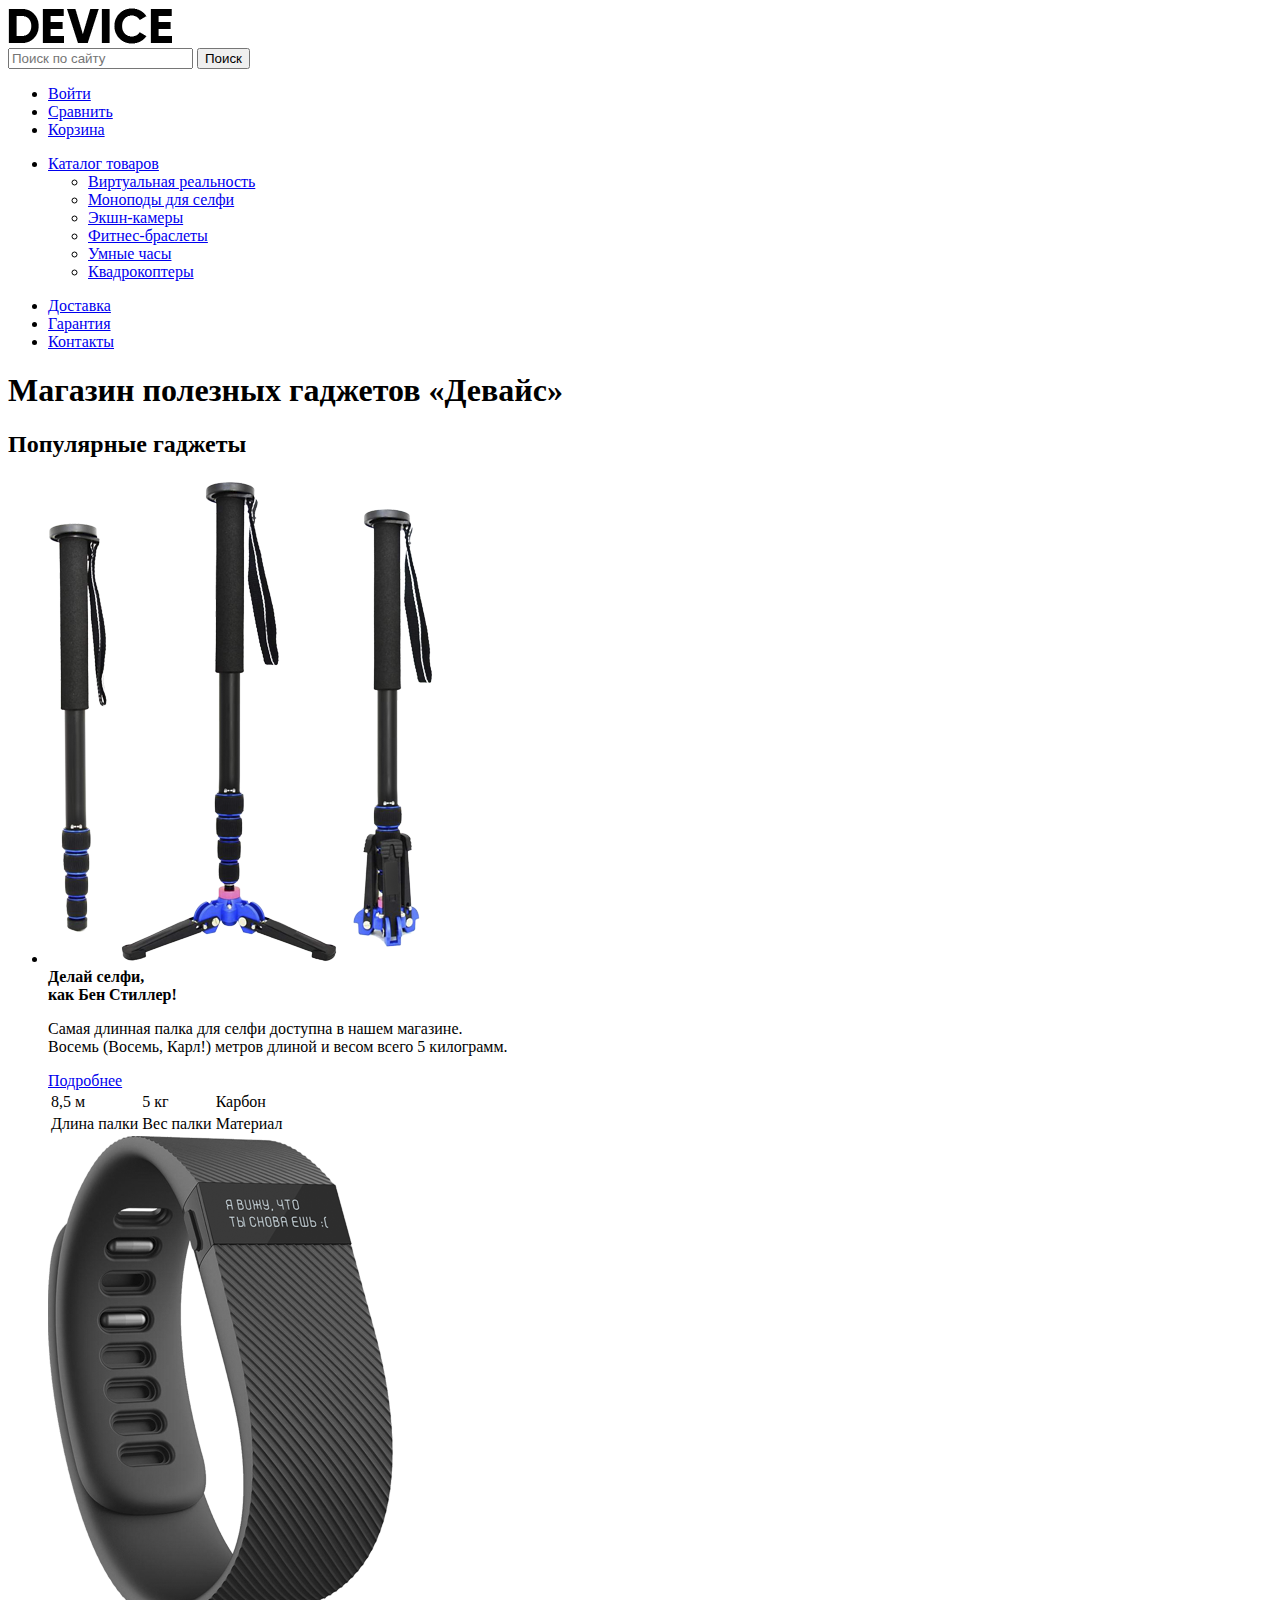
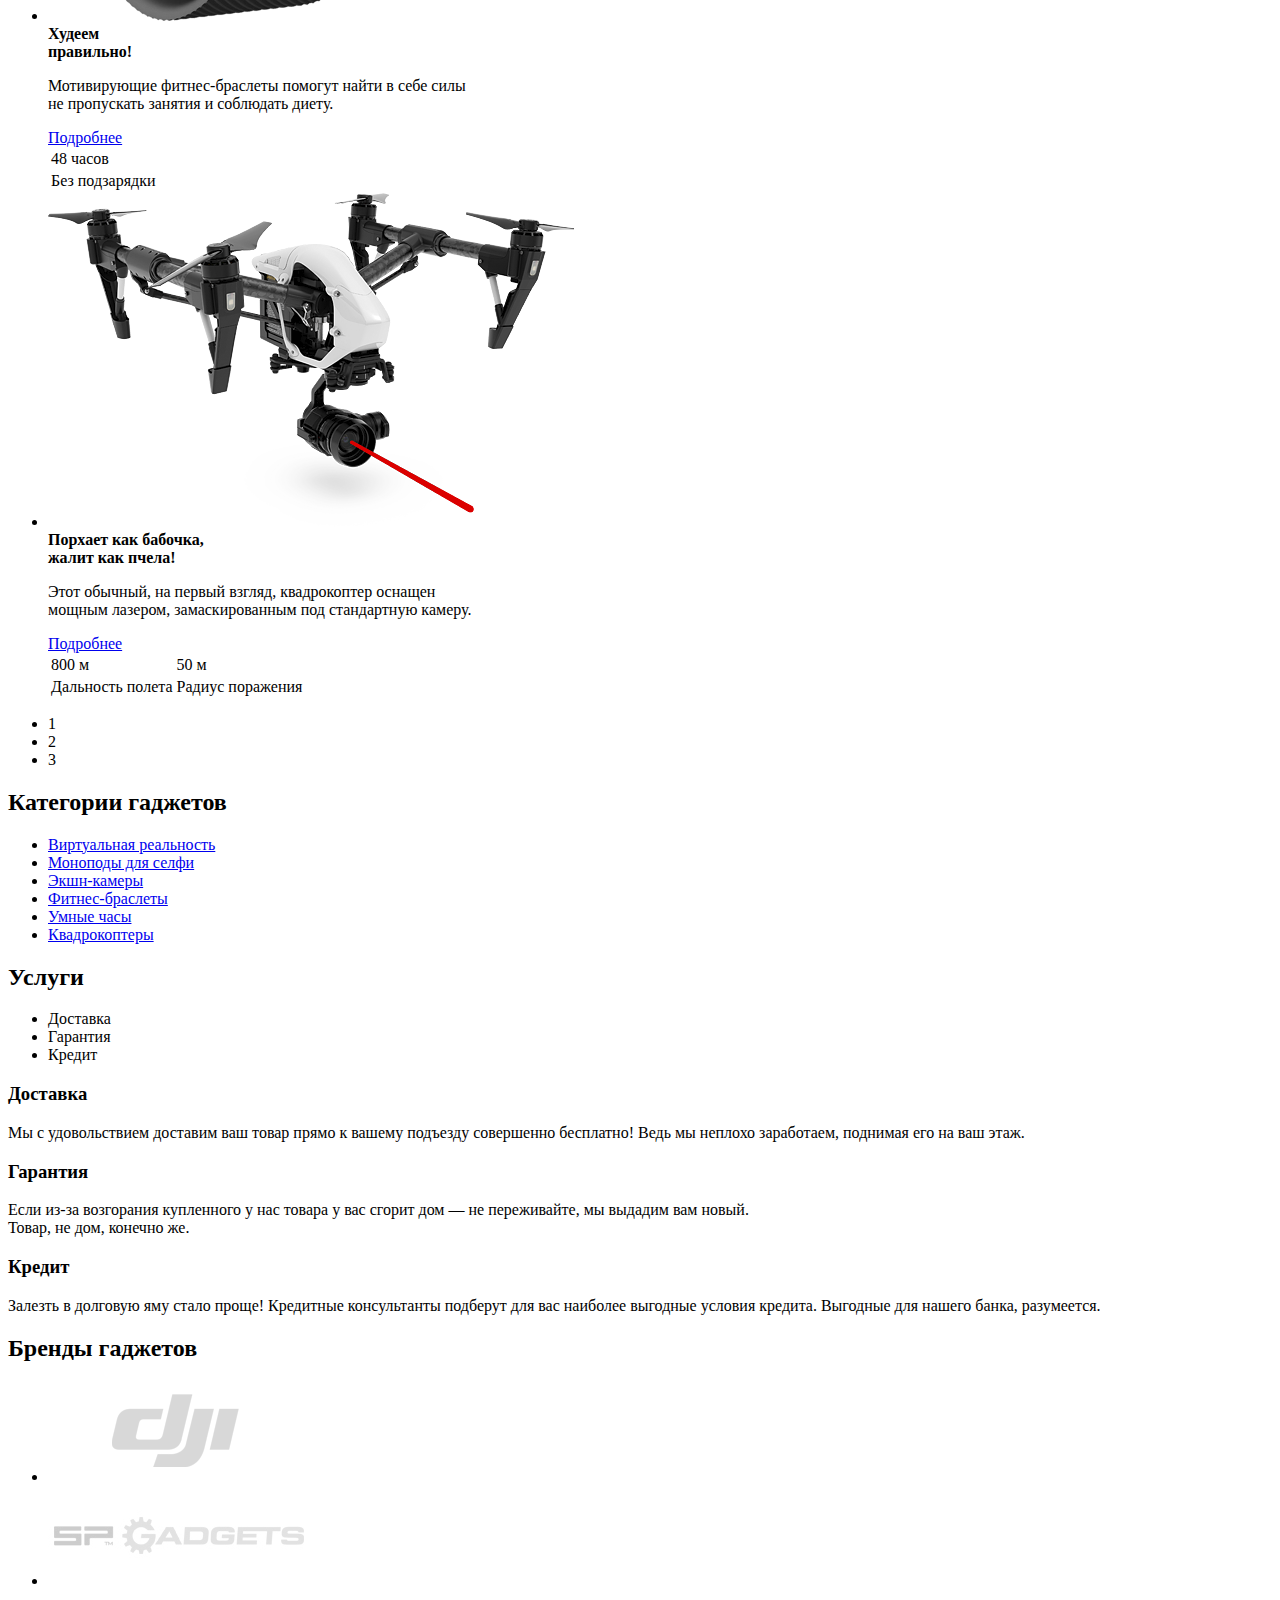
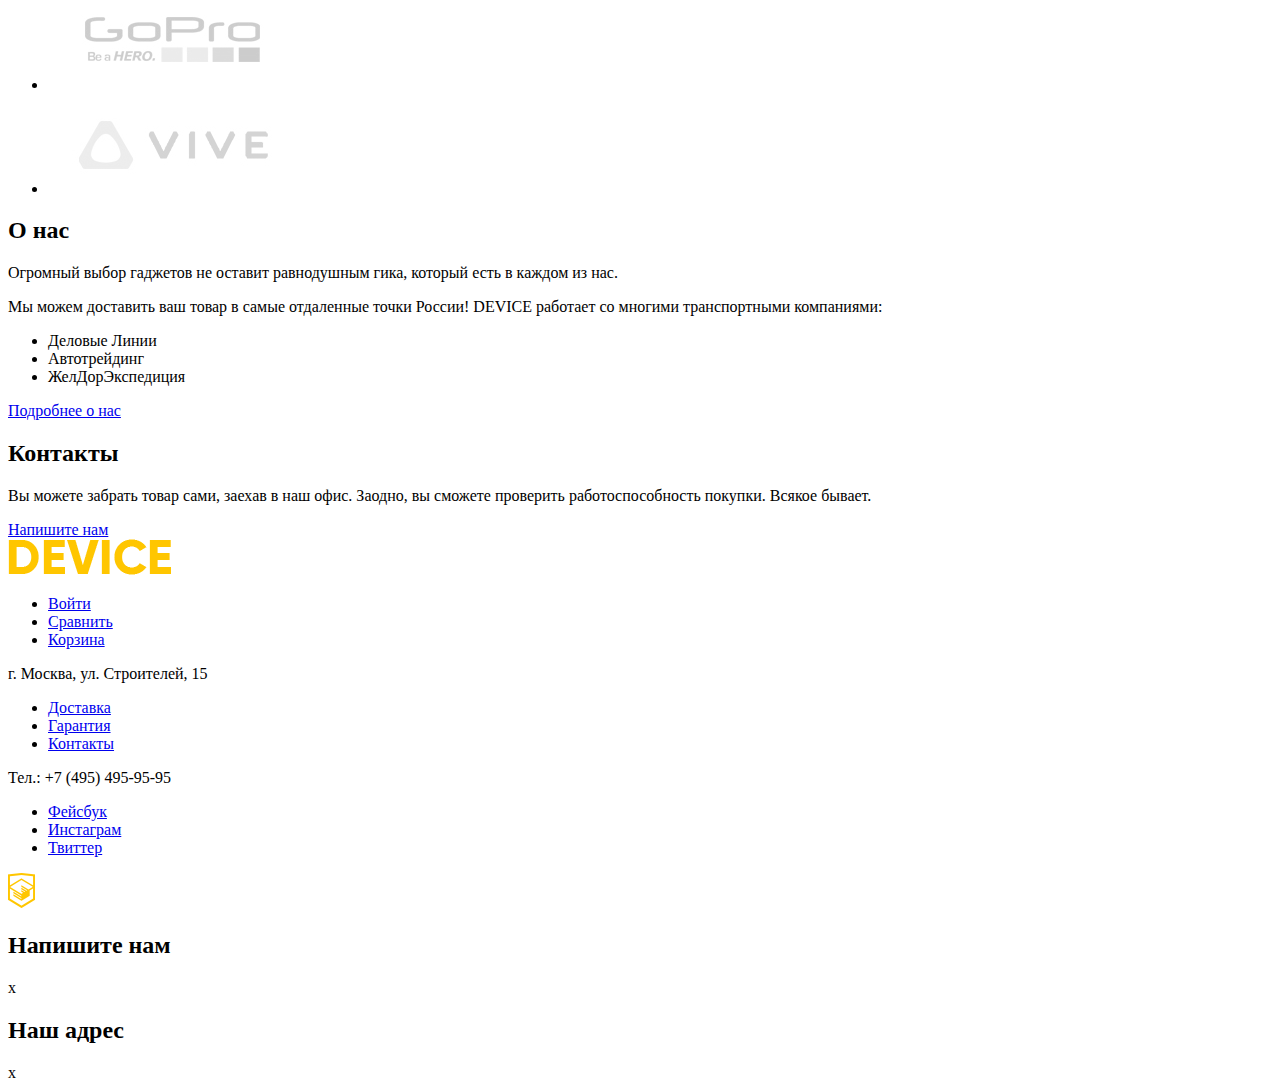
==== index.html @ 40314a4b "Доработка главной страницы по замечаниям" ====
<!DOCTYPE html>
<html lang="ru">
<head>
	<meta charset="utf-8">
	<title>Магазин полезных гаджетов «Девайс»</title>
</head>
<body>
	<header class="main-header">
		<a class="logo">
			<img src="images/device-logo.png" width="164" height="36" alt="Логотип магазина «Девайс»" />
		</a>
		<div class="row">
			<div class="search">
				<form id="product-search-form" action="" method="">
					<input type="text" name="search" placeholder="Поиск по сайту" />
					<button type="submit" name="search">Поиск</button>
				</form>
			</div>
			<ul class="user-area">
				<!-- <li class="logged-in"><a href="#">Валентин Петухов</a></li> -->
				<li class="login-link"><a href="#">Войти</a></li>
				<li class="compare"><a href="#">Сравнить</a></li>
				<li class="cart"><a href="#">Корзина</a></li>
			</ul>
		</div>

		<div class="row">
			<nav class="catalog-navigation site-navigation">
				<ul>
					<li><a href="catalog.html">Каталог товаров</a>
						<ul>
							<li><a href="vr.html">Виртуальная реальность</a></li>
							<li><a href="monopod.html">Моноподы для селфи</a></li>
							<li><a href="action-cam.html">Экшн-камеры</a></li>
							<li><a href="fitness.html">Фитнес-браслеты</a></li>
							<li><a href="smart-watch.html">Умные часы</a></li>
							<li><a href="quadrocopter.html">Квадрокоптеры</a></li>							
						</ul>
					</li>
				</ul>
			</nav>
			<nav class="secondary-navigation site-navigation">
				<ul>
					<li><a href="delivery.html">Доставка</a></li>
					<li><a href="guarantee.html">Гарантия</a></li>
					<li><a href="contacts.html">Контакты</a></li>
				</ul>
			</nav>
		</div>
	</header>
	<main class="main-content">
		<h1 class="visually-hidden">Магазин полезных гаджетов «Девайс»</h1>

		<section class="main-slider">
			<h2 class="visually-hidden">Популярные гаджеты</h2>
			<ul class="slides">
				<li class="slide slide-1">
					<div class="product-image">
						<a href="monopod-1.html"><img src="images/slide-1.png" width="384" height="486" alt="Фотография палки для селфи" /></a>						
					</div>
					<div class="product-info">
						<b>Делай селфи,<br /> как Бен Стиллер!</b>
						<p>Самая длинная палка для селфи доступна в нашем магазине.<br />
						Восемь (Восемь, Карл!) метров длиной и весом всего 5 килограмм.</p>
						<a href="monopod-1.html" class="button">Подробнее</a>
						<table class="product-properties">
							<tr>
								<td>8,5 м</td>
								<td>5 кг</td>
								<td>Карбон</td>
							</tr>
							<tr>
								<td>Длина палки</td>
								<td>Вес палки</td>
								<td>Материал</td>
							</tr>
						</table>						
					</div>
				</li>
				<li class="slide slide-2">
					<div class="product-image">
						<a href="fitness.html"><img src="images/slide-2.png" width="345" height="485" alt="Фотография фитнес-браслета" /></a>						
					</div>
					<div class="product-info">
						<b>Худеем<br /> правильно!</b>
						<p>Мотивирующие фитнес-браслеты помогут найти в себе силы<br />
						не пропускать занятия и соблюдать диету.</p>
						<a href="fitness.html" class="button">Подробнее</a>
						<table class="product-properties">
							<tr>
								<td>48 часов</td>
							</tr>
							<tr>
								<td>Без подзарядки</td>
							</tr>
						</table>						
					</div>
				</li>
				<li class="slide slide-3">
					<div class="product-image">
						<a href="quadrocopter-1.html"><img src="images/slide-3.png" width="526" height="334" alt="Фотография фитнес-браслета" /></a>	
					</div>
					<div class="product-info">
						<b>Порхает как бабочка,<br /> жалит как пчела!</b>
						<p>Этот обычный, на первый взгляд, квадрокоптер оснащен<br />
						мощным лазером, замаскированным под стандартную камеру.</p>
						<a href="quadrocopter-1.html" class="button">Подробнее</a>
						<table class="product-properties">
							<tr>
								<td>800 м</td>
								<td>50 м</td>
							</tr>
							<tr>
								<td>Дальность полета</td>
								<td>Радиус поражения</td>
							</tr>
						</table>						
					</div>
				</li>
			</ul>
			<ul class="slider-nav">
				<li class="active"><span>1</span></li>
				<li><span>2</span></li>
				<li><span>3</span></li>
			</ul>
		</section>
		
		<section class="categories">
			<h2 class="visually-hidden">Категории гаджетов</h2>
			<ul class="categories-list">
				<li>
					<a href="vr.html">Виртуальная реальность</a>
				</li>
				<li>
					<a href="monopod.html">Моноподы для селфи</a>
				</li>
				<li>
					<a href="action-cam.html">Экшн-камеры</a>
				</li>
				<li>
					<a href="fitness.html">Фитнес-браслеты</a>
				</li>
				<li>
					<a href="smart-watch.html">Умные часы</a>
				</li>
				<li>
					<a href="quadrocopter.html">Квадрокоптеры</a>
				</li>
			</ul>
		</section>

		<section class="services">
			<h2 class="visually-hidden">Услуги</h2>
			<ul class="tabs" id="">
				<li class="tab-item">
					<a class="tab-link active" id="delivery">Доставка</a>
				</li>
				<li class="tab-item">
					<a class="tab-link" id="guarantee">Гарантия</a>
				</li>
				<li class="tab-item">
					<a class="tab-link" id="credit">Кредит</a>
				</li>
			</ul>
			<div class="tab-content" id="">
				<div class="tab-pane active" id="delivery">
					<h3>Доставка</h3>
					<p>Мы с удовольствием доставим ваш товар прямо к вашему подъезду совершенно бесплатно! Ведь мы неплохо заработаем, поднимая его на ваш этаж.</p>
				</div>
				<div class="tab-pane" id="guarantee">
					<h3>Гарантия</h3>
					<p>Если из-за возгорания купленного у нас товара у вас сгорит дом — не переживайте, мы выдадим вам новый.<br />
					Товар, не дом, конечно же.</p>
				</div>
				<div class="tab-pane" id="credit">
					<h3>Кредит</h3>
					<p>Залезть в долговую яму стало проще! Кредитные консультанты подберут для вас наиболее выгодные условия кредита. Выгодные для нашего банка, разумеется.</p>
				</div>
			</div>
		</section>

		<section class="brands">
			<h2 class="visually-hidden">Бренды гаджетов</h2>
			<ul class="brands-list">
				<li><a href="#"><img src="images/brand-dji.png" width="260" height="100" alt="" /></a></li>
				<li><a href="#"><img src="images/brand-sp-gadgets.png" width="260" height="100" alt="" /></a></li>
				<li><a href="#"><img src="images/brand-go-pro.png" width="260" height="100" alt="" /></a></li>
				<li><a href="#"><img src="images/brand-vive.png" width="260" height="100" alt="" /></a></li>
			</ul>
		</section>

		<section class="about-us">
			<h2>О нас</h2>
			<p>Огромный выбор гаджетов не оставит равнодушным гика, который есть в каждом из нас.</p>
			<p>Мы можем доставить ваш товар в самые отдаленные точки России! DEVICE работает со многими транспортными компаниями:</p>
			<ul class="delivery-companies-list">
				<li>Деловые Линии</li>
				<li>Автотрейдинг</li>
				<li>ЖелДорЭкспедиция</li>
			</ul>
			<a href="about-us.html" class="button">Подробнее о нас</a>
		</section>

		<section class="contact">
			<h2>Контакты</h2>
			<p>Вы можете забрать товар сами, заехав в наш офис. Заодно, вы сможете проверить работоспособность покупки. Всякое бывает.</p>
			<div class="map">
				<!-- Карта -->
			</div>
			<a href="contact-us.html" class="button">Напишите нам</a>
		</section>
	</main>
	<footer class="main-footer">
		<a class="logo">
			<img src="images/device-logo-yellow.png" width="163" height="36" alt="Логотип магазина «Девайс»" />
		</a>
		<ul class="user-area">
			<!-- <li class="logged-in"><a href="#">Валентин Петухов</a></li> -->
			<li class="login-link"><a href="#">Войти</a></li>
			<li class="compare"><a href="#">Сравнить</a></li>
			<li class="cart"><a href="#">Корзина</a></li>
		</ul>
		<p class="contacts">г. Москва, ул. Строителей, 15</p>
		<nav class="secondary-navigation site-navigation">
			<ul>
				<li><a href="delivery.html">Доставка</a></li>
				<li><a href="guarantee.html">Гарантия</a></li>
				<li><a href="contacts.html">Контакты</a></li>
			</ul>
		</nav>
		<p class="phone">Тел.: +7 (495) 495-95-95</p>
		<ul class="social">
			<li class="social-btn fb"><a href="facebook.com">Фейсбук</a></li>
			<li class="social-btn instagram"><a href="instagram.com">Инстаграм</a></li>
			<li class="social-btn twitter"><a href="twitter.com">Твиттер</a></li>
		</ul>
		<p class="copyright"><a href="https://htmlacademy.ru/intensive/htmlcss" title="HTML Academy" target="_blank"><img src="images/html-academy.png" width="27" height="35" alt="HTML Academy"></a></p>
	</footer>

	<section class="modal modal-contact">
		<h2 class="visually-hidden">Напишите нам</h2>
		<!-- Форма -->
		<span class="modal-close">х</span>
	</section>

	<section class="modal modal-map">
		<h2 class="visually-hidden">Наш адрес</h2>
		<!-- Карта -->
		<span class="modal-close">х</span>
	</section>
</body>
</html>
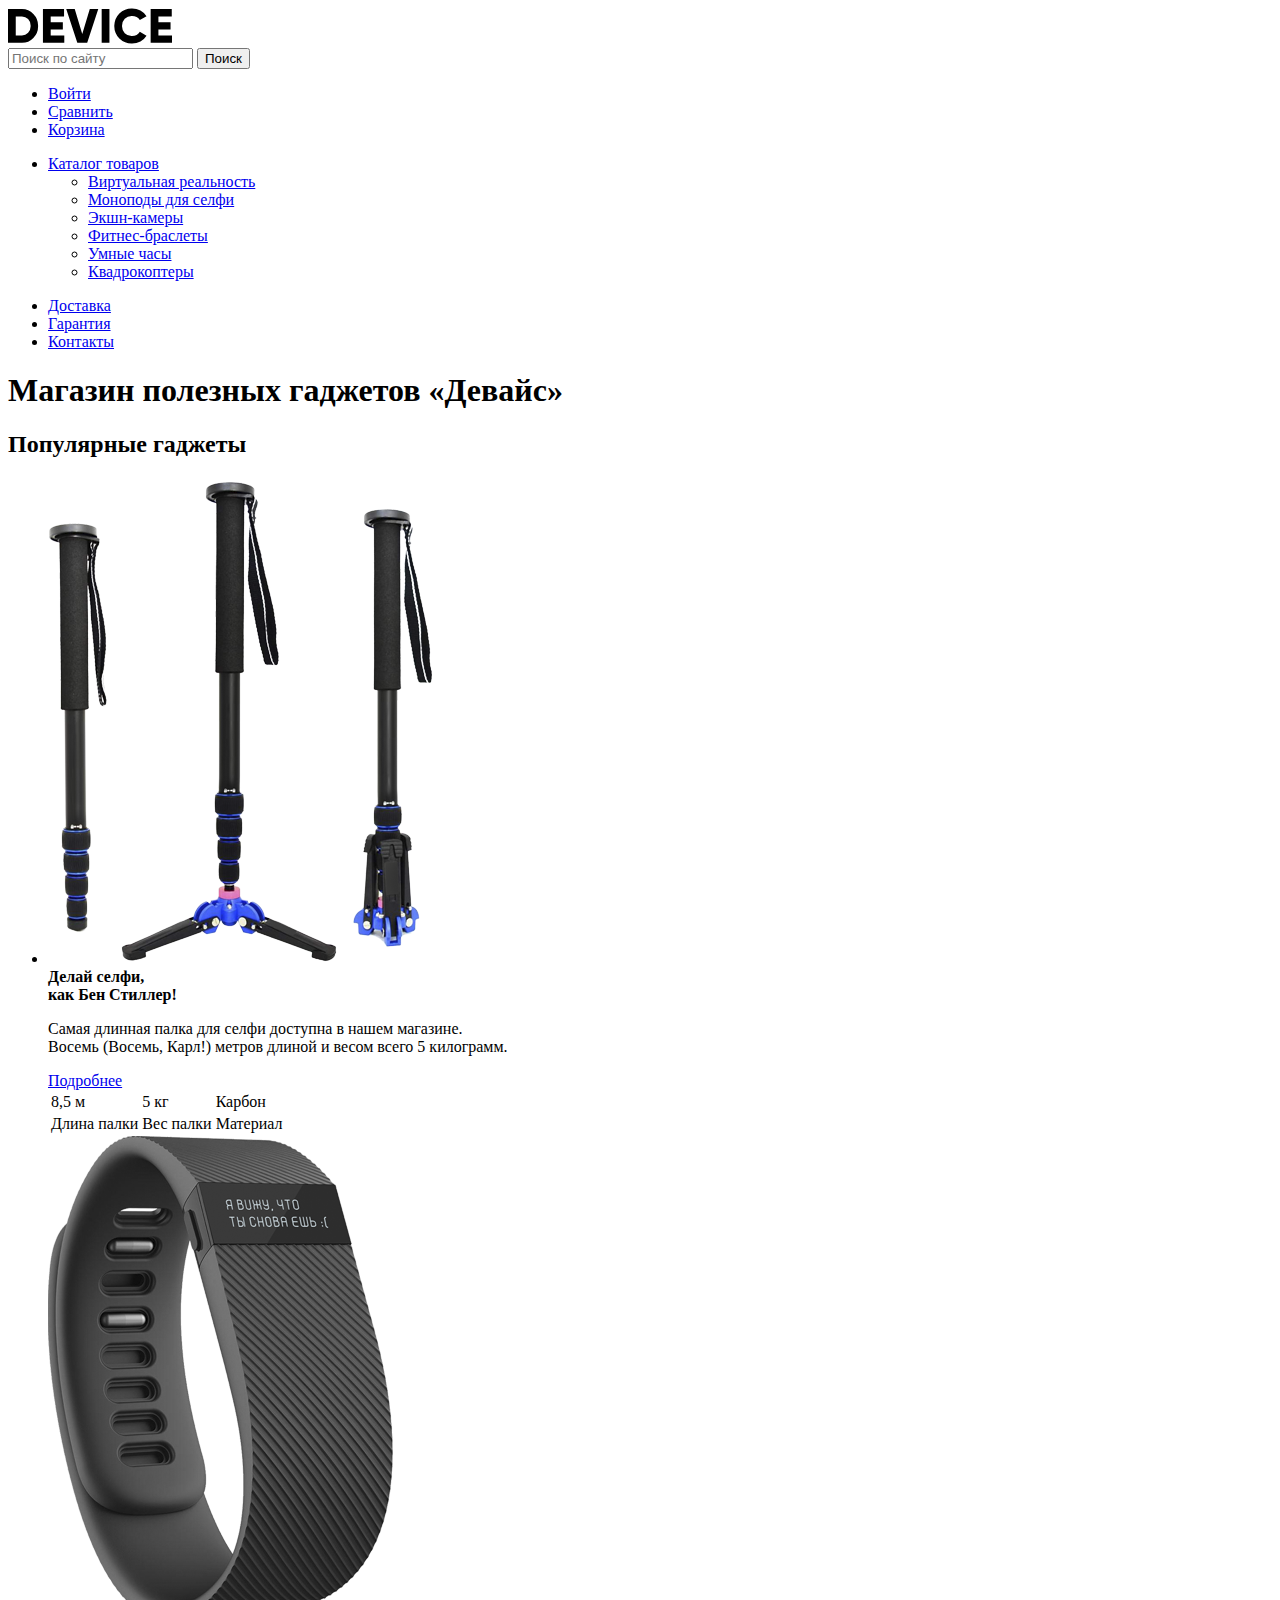
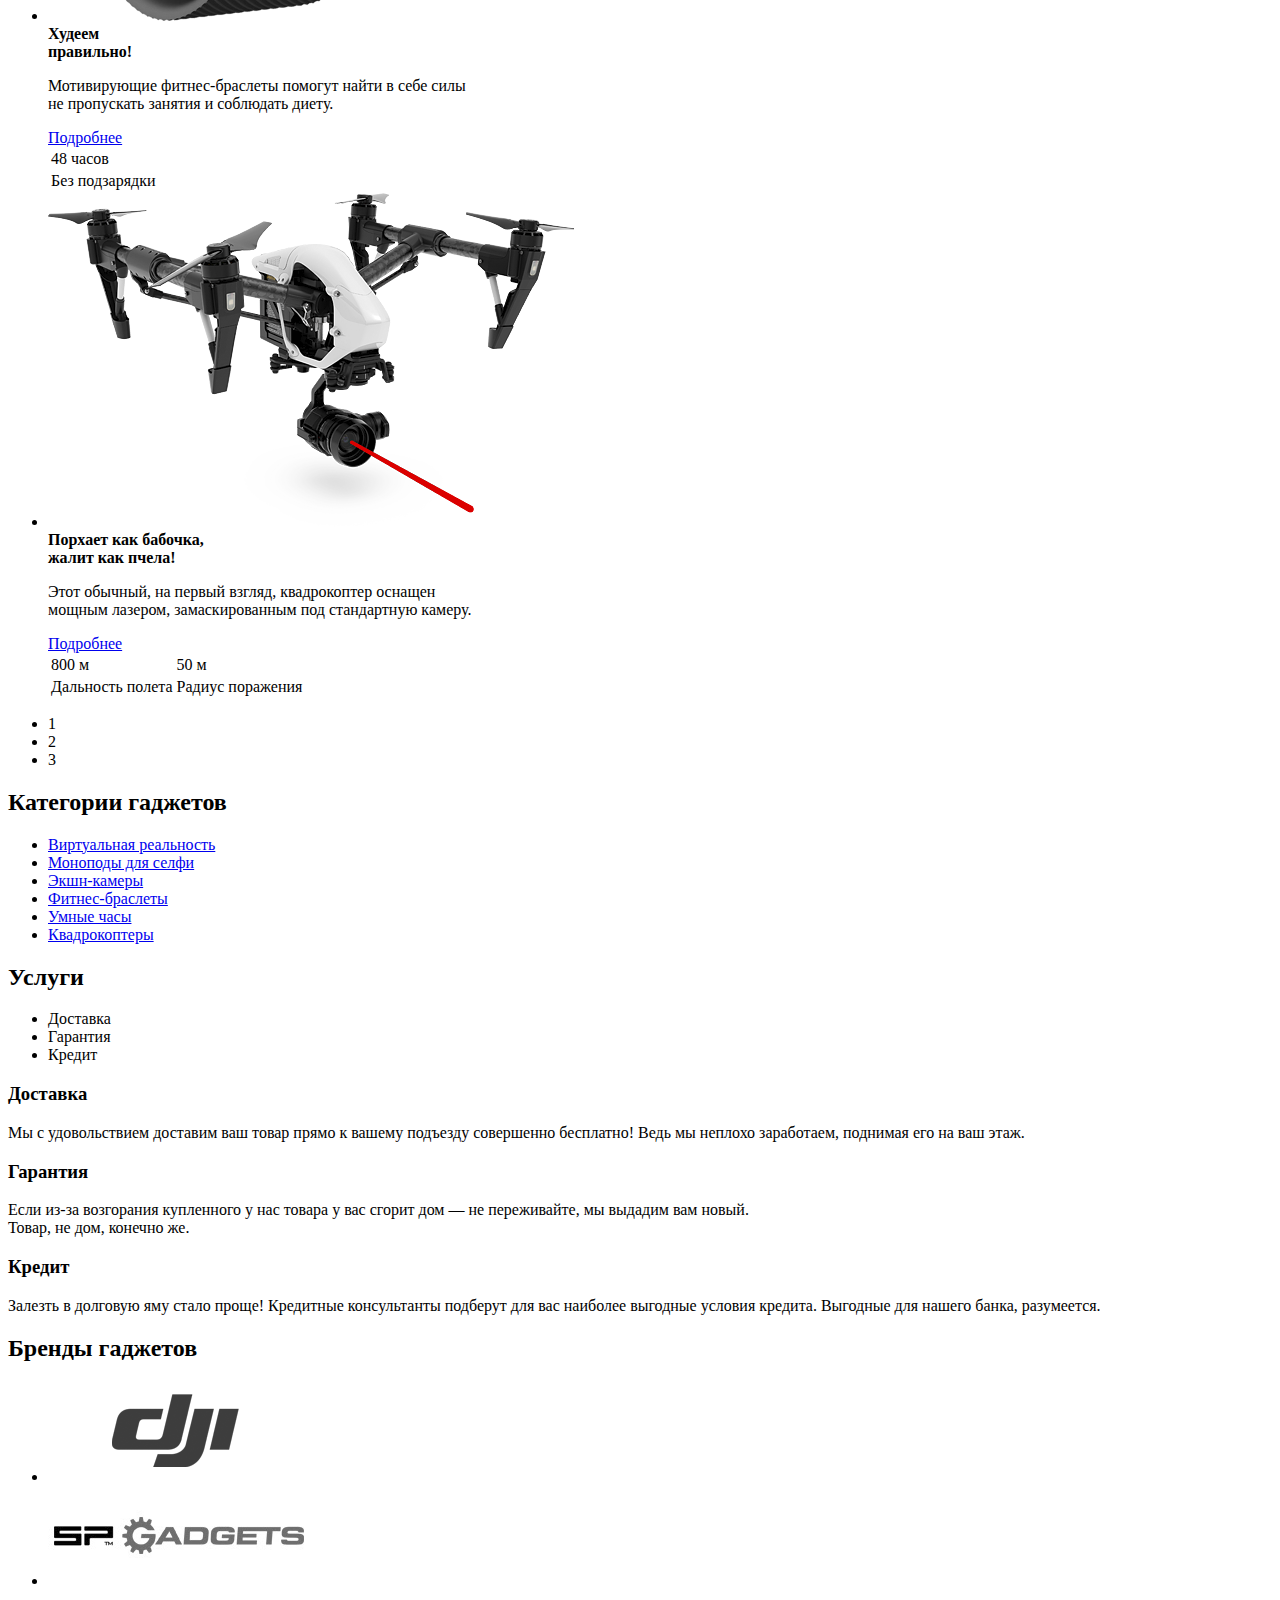
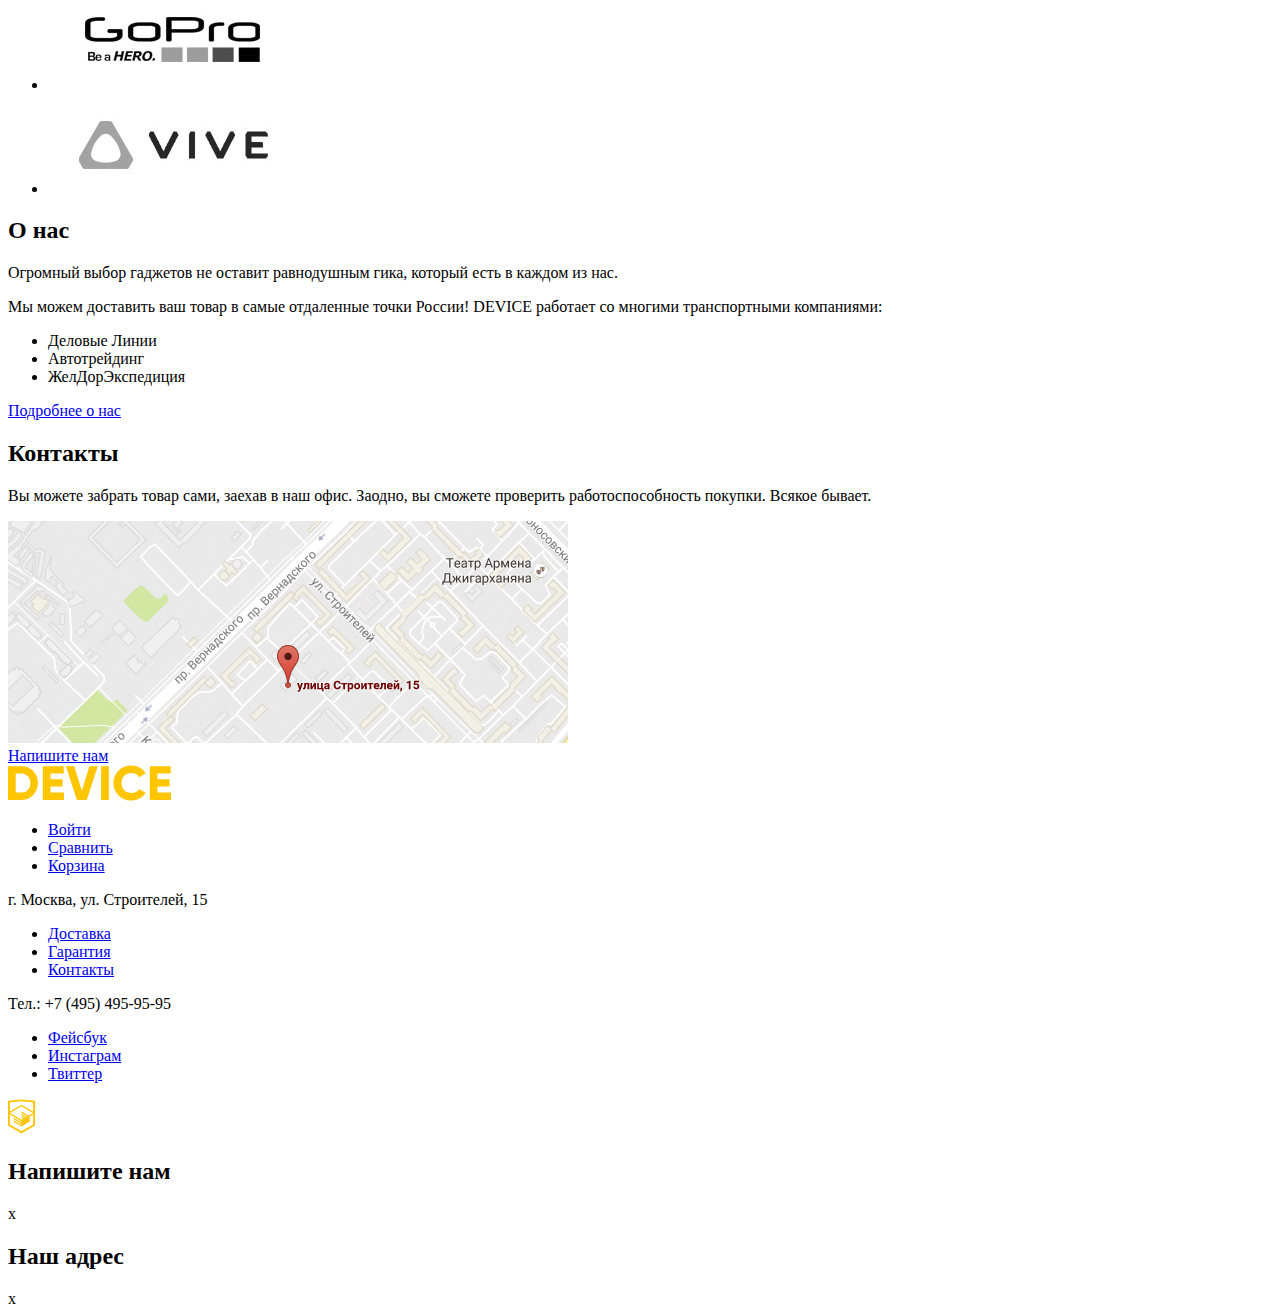
==== commit 02211061: "Подготовка графики – главная страница" ====
--- a/index.html
+++ b/index.html
@@ -7,7 +7,7 @@
 <body>
 	<header class="main-header">
 		<a class="logo">
-			<img src="images/device-logo.png" width="164" height="36" alt="Логотип магазина «Девайс»" />
+			<img src="images/device-logo.svg" width="164" height="36" alt="Логотип магазина «Девайс»" />
 		</a>
 		<div class="row">
 			<div class="search">
@@ -56,7 +56,7 @@
 			<ul class="slides">
 				<li class="slide slide-1">
 					<div class="product-image">
-						<a href="monopod-1.html"><img src="images/slide-1.png" width="384" height="486" alt="Фотография палки для селфи" /></a>						
+						<img src="images/slide-1.png" width="384" height="486" alt="Фотография палки для селфи" />
 					</div>
 					<div class="product-info">
 						<b>Делай селфи,<br /> как Бен Стиллер!</b>
@@ -79,7 +79,7 @@
 				</li>
 				<li class="slide slide-2">
 					<div class="product-image">
-						<a href="fitness.html"><img src="images/slide-2.png" width="345" height="485" alt="Фотография фитнес-браслета" /></a>						
+						<img src="images/slide-2.png" width="345" height="485" alt="Фотография фитнес-браслета" />
 					</div>
 					<div class="product-info">
 						<b>Худеем<br /> правильно!</b>
@@ -98,7 +98,7 @@
 				</li>
 				<li class="slide slide-3">
 					<div class="product-image">
-						<a href="quadrocopter-1.html"><img src="images/slide-3.png" width="526" height="334" alt="Фотография фитнес-браслета" /></a>	
+						<img src="images/slide-3.png" width="526" height="334" alt="Фотография фитнес-браслета" />
 					</div>
 					<div class="product-info">
 						<b>Порхает как бабочка,<br /> жалит как пчела!</b>
@@ -205,14 +205,14 @@
 			<h2>Контакты</h2>
 			<p>Вы можете забрать товар сами, заехав в наш офис. Заодно, вы сможете проверить работоспособность покупки. Всякое бывает.</p>
 			<div class="map">
-				<!-- Карта -->
+				<a href="#"><img src="images/map.jpg" width="560" height="222" alt="Карта" /></a>
 			</div>
 			<a href="contact-us.html" class="button">Напишите нам</a>
 		</section>
 	</main>
 	<footer class="main-footer">
 		<a class="logo">
-			<img src="images/device-logo-yellow.png" width="163" height="36" alt="Логотип магазина «Девайс»" />
+			<img src="images/device-logo-yellow.svg" width="163" height="36" alt="Логотип магазина «Девайс»" />
 		</a>
 		<ul class="user-area">
 			<!-- <li class="logged-in"><a href="#">Валентин Петухов</a></li> -->
@@ -234,7 +234,7 @@
 			<li class="social-btn instagram"><a href="instagram.com">Инстаграм</a></li>
 			<li class="social-btn twitter"><a href="twitter.com">Твиттер</a></li>
 		</ul>
-		<p class="copyright"><a href="https://htmlacademy.ru/intensive/htmlcss" title="HTML Academy" target="_blank"><img src="images/html-academy.png" width="27" height="35" alt="HTML Academy"></a></p>
+		<p class="copyright"><a href="https://htmlacademy.ru/intensive/htmlcss" title="HTML Academy" target="_blank"><img src="images/html-academy.svg" width="27" height="35" alt="HTML Academy"></a></p>
 	</footer>
 
 	<section class="modal modal-contact">
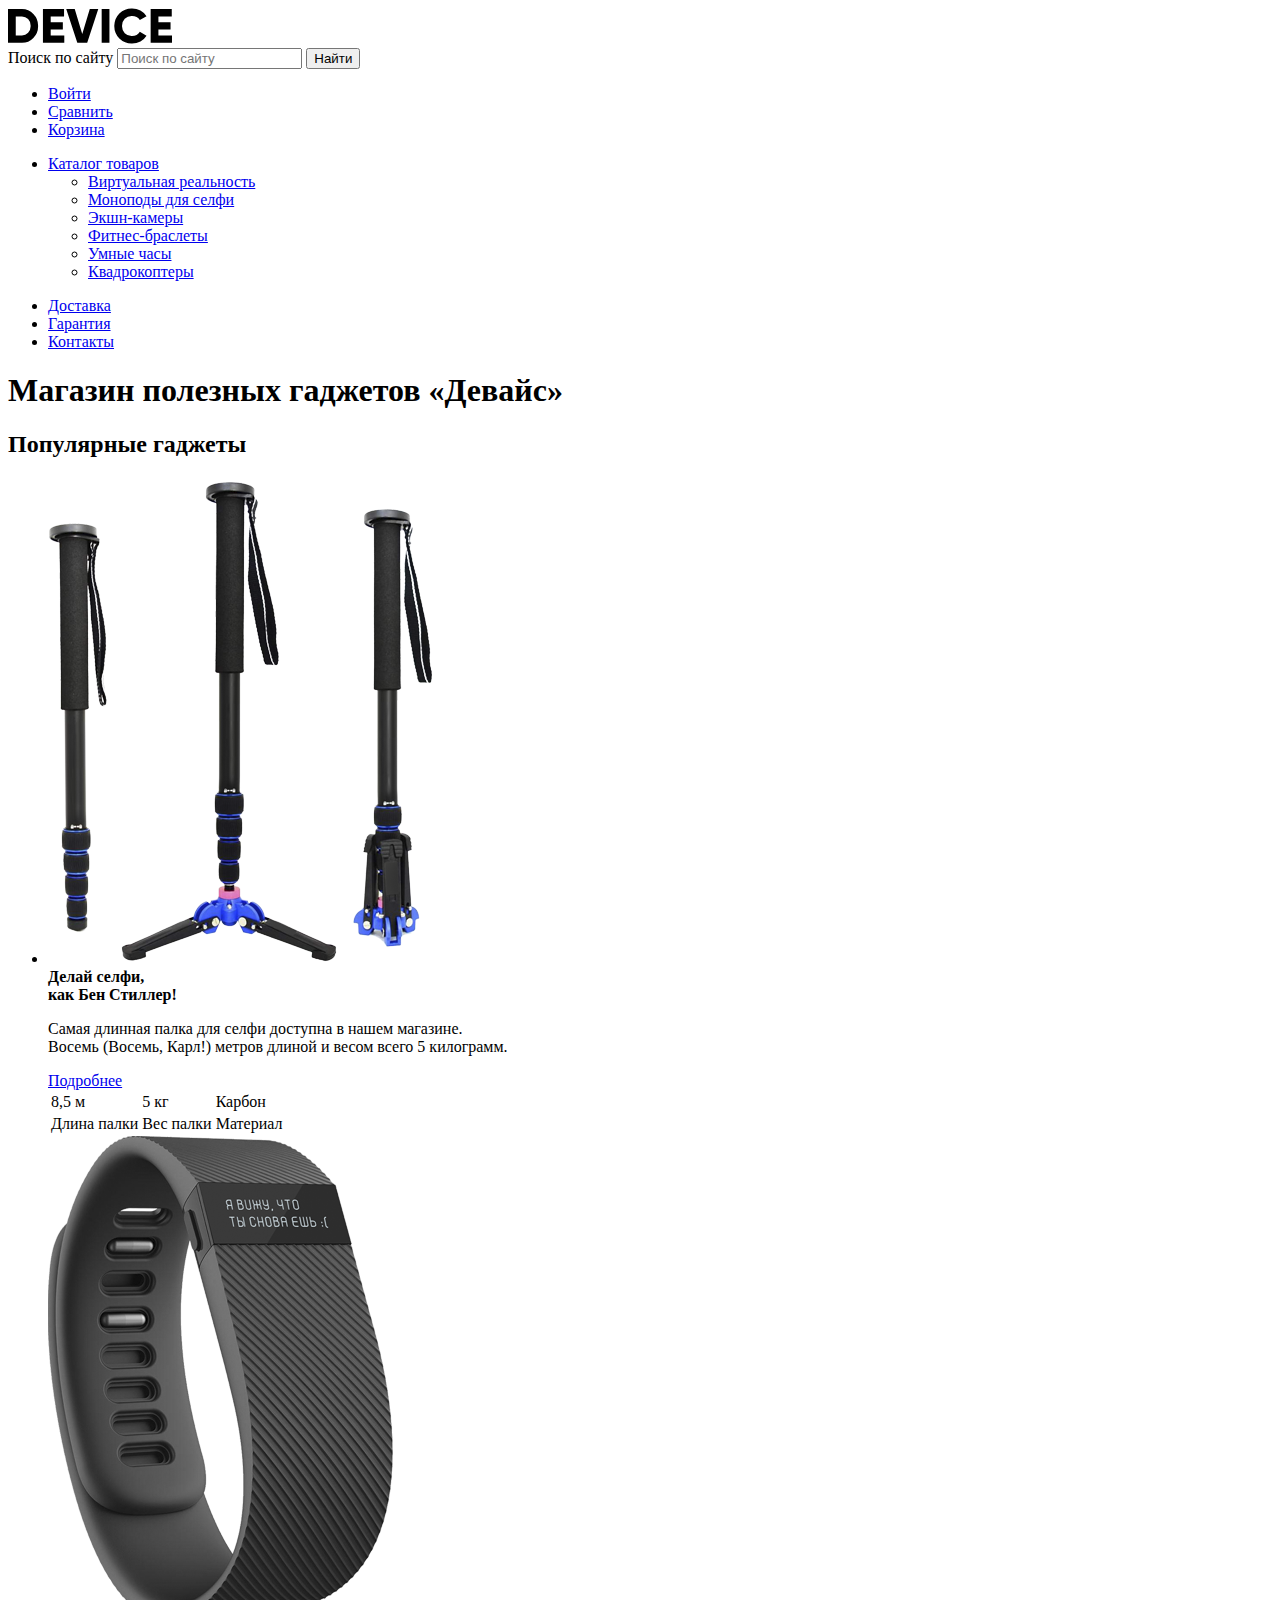
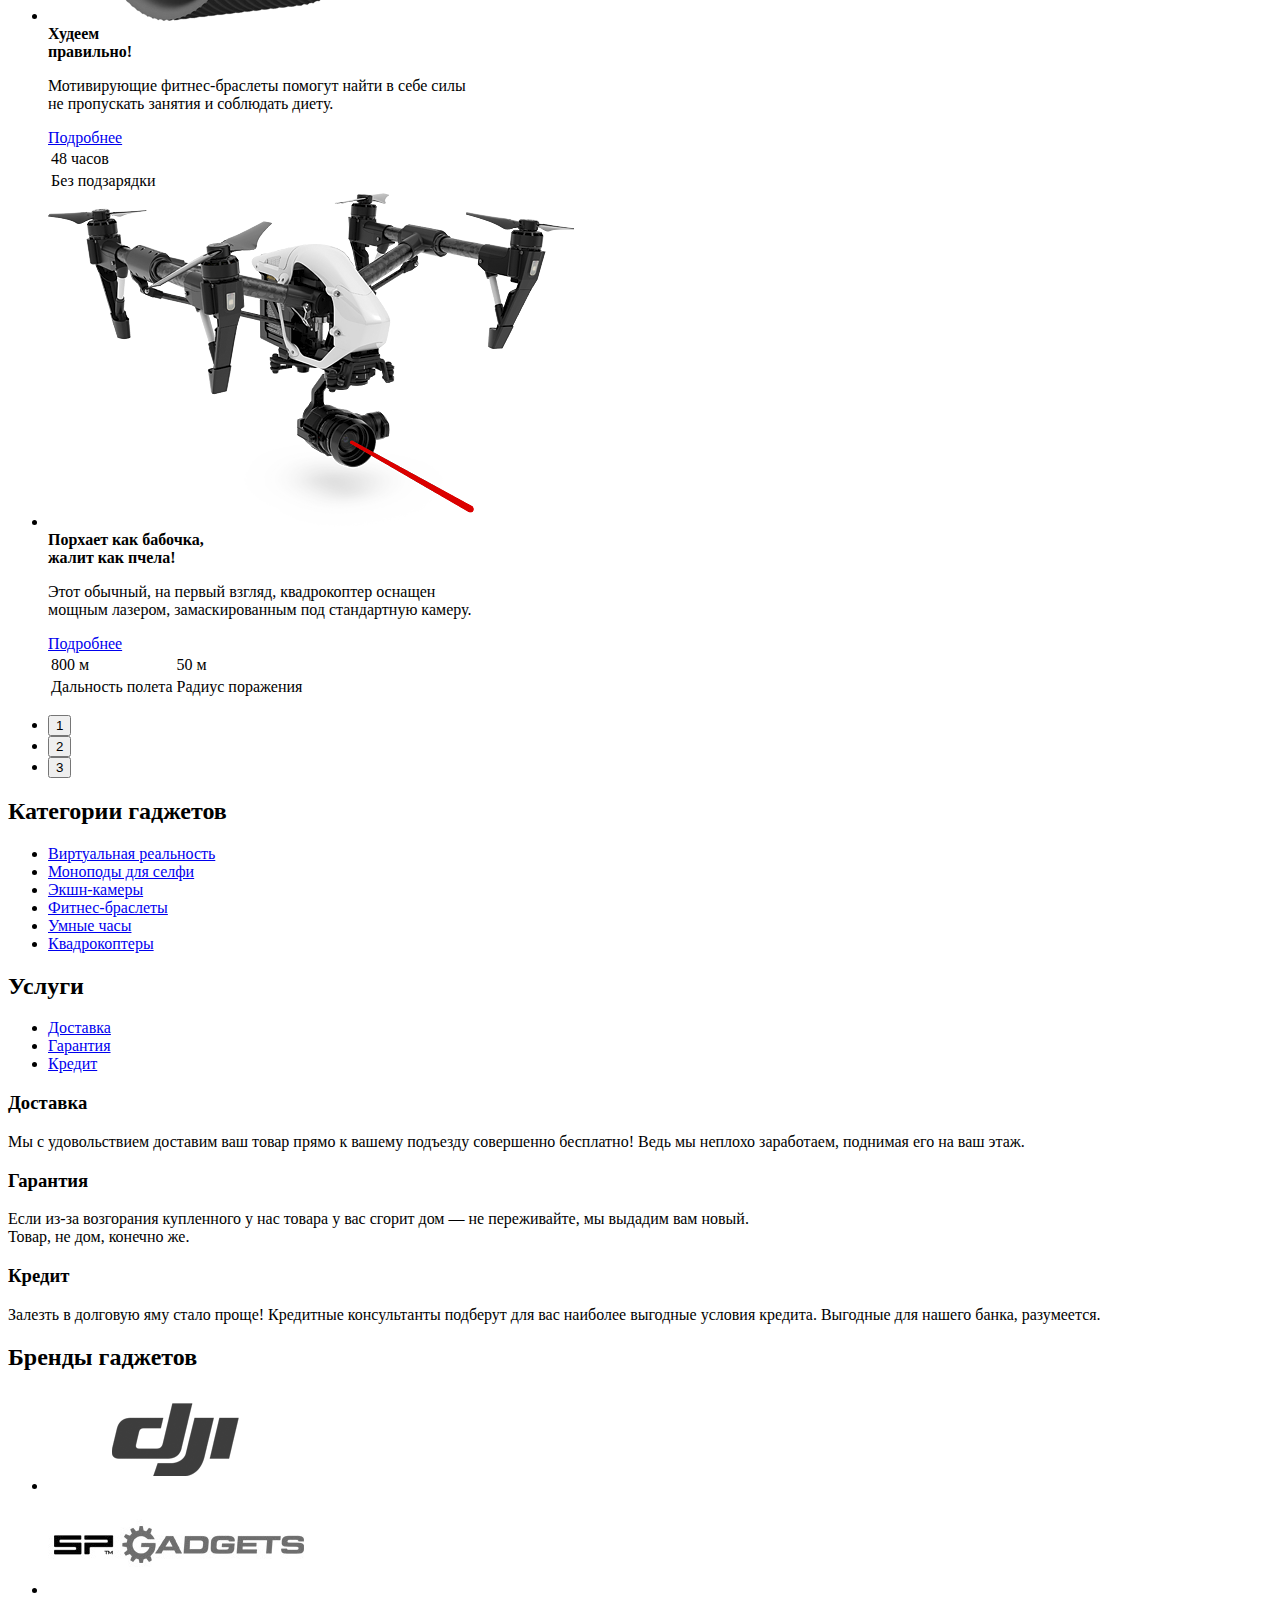
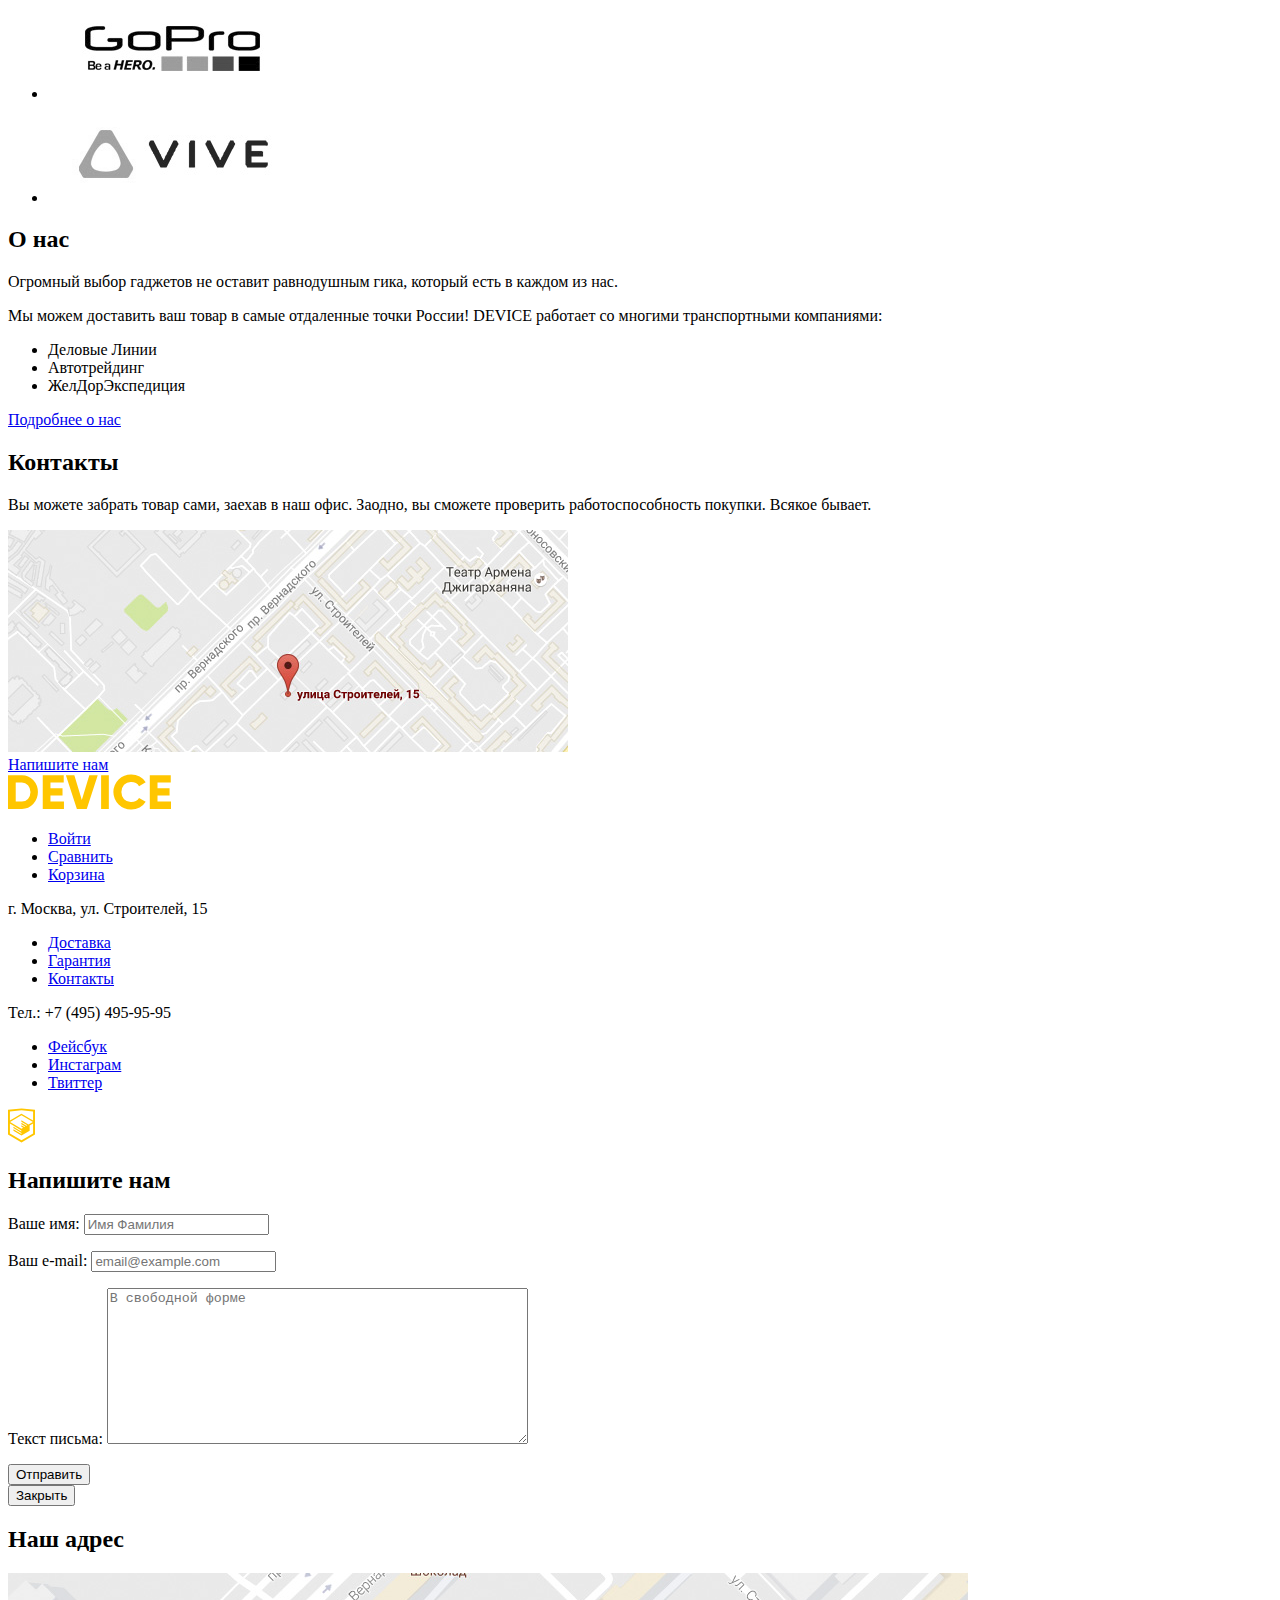
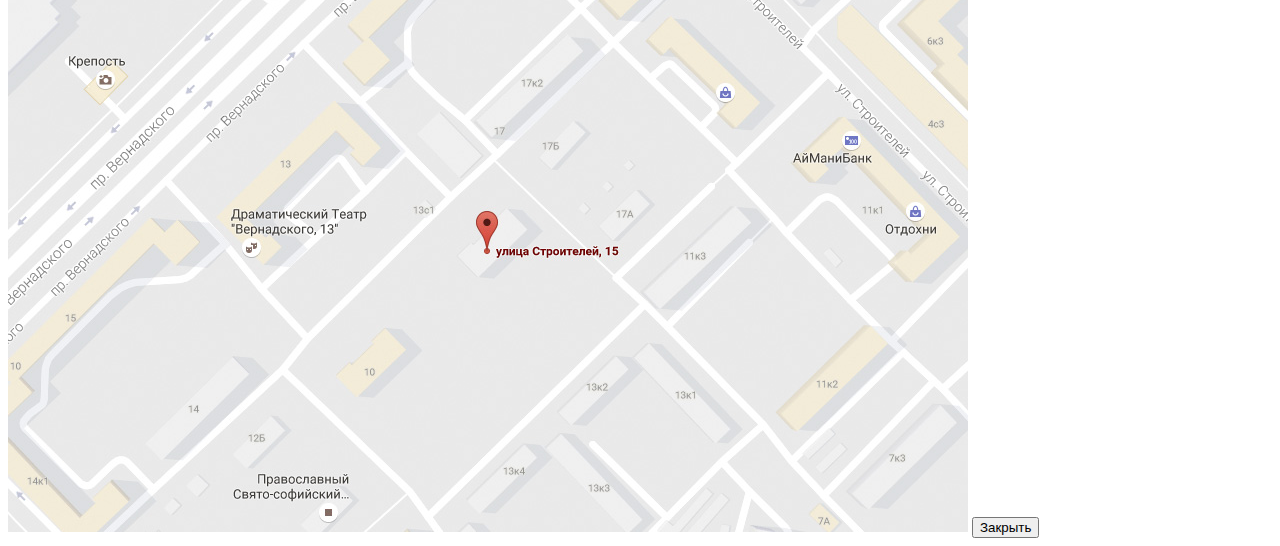
==== commit 5ae39f0a: "Завершение разметки, доступность – главная страница" ====
--- a/index.html
+++ b/index.html
@@ -11,21 +11,22 @@
 		</a>
 		<div class="row">
 			<div class="search">
-				<form id="product-search-form" action="" method="">
-					<input type="text" name="search" placeholder="Поиск по сайту" />
-					<button type="submit" name="search">Поиск</button>
+				<form id="search-form" action="https://echo.htmlacademy.ru" method="get">
+					<label for="search-input" class="visually-hidden">Поиск по сайту</label>
+					<input type="text" id="search-input" name="search" placeholder="Поиск по сайту" />
+					<button type="submit" class="visually-hidden">Найти</button>
 				</form>
 			</div>
-			<ul class="user-area">
-				<!-- <li class="logged-in"><a href="#">Валентин Петухов</a></li> -->
-				<li class="login-link"><a href="#">Войти</a></li>
-				<li class="compare"><a href="#">Сравнить</a></li>
-				<li class="cart"><a href="#">Корзина</a></li>
+			<ul class="user-area" aria-label="Меню пользователя">
+				<!-- <li class="logged-in"><a href="profile.html">Валентин Петухов</a></li> -->
+				<li class="login-link"><a href="login.html">Войти</a></li>
+				<li class="compare"><a href="compare.html">Сравнить</a></li>
+				<li class="cart"><a href="cart.html">Корзина</a></li>
 			</ul>
 		</div>
 
 		<div class="row">
-			<nav class="catalog-navigation site-navigation">
+			<nav class="catalog-navigation site-navigation" aria-label="Навигация по сайту">
 				<ul>
 					<li><a href="catalog.html">Каталог товаров</a>
 						<ul>
@@ -39,7 +40,7 @@
 					</li>
 				</ul>
 			</nav>
-			<nav class="secondary-navigation site-navigation">
+			<nav class="secondary-navigation site-navigation" aria-label="Навигация по сайту">
 				<ul>
 					<li><a href="delivery.html">Доставка</a></li>
 					<li><a href="guarantee.html">Гарантия</a></li>
@@ -118,10 +119,10 @@
 					</div>
 				</li>
 			</ul>
-			<ul class="slider-nav">
-				<li class="active"><span>1</span></li>
-				<li><span>2</span></li>
-				<li><span>3</span></li>
+			<ul class="slider-nav" aria-label="Навигация по слайдеру популярных гаджетов">
+				<li class="active"><button type="button" class="slider-control" aria-label="Слайд">1</button></li>
+				<li><button type="button" class="slider-control" aria-label="Слайд">2</button></li>
+				<li><button type="button" class="slider-control" aria-label="Слайд">3</button></li>
 			</ul>
 		</section>
 		
@@ -153,13 +154,13 @@
 			<h2 class="visually-hidden">Услуги</h2>
 			<ul class="tabs" id="">
 				<li class="tab-item">
-					<a class="tab-link active" id="delivery">Доставка</a>
+					<a href="#delivery" class="tab-link active" id="delivery-tab">Доставка</a>
 				</li>
 				<li class="tab-item">
-					<a class="tab-link" id="guarantee">Гарантия</a>
+					<a href="#guarantee" class="tab-link" id="guarantee-tab">Гарантия</a>
 				</li>
 				<li class="tab-item">
-					<a class="tab-link" id="credit">Кредит</a>
+					<a href="#credit" class="tab-link" id="credit-tab">Кредит</a>
 				</li>
 			</ul>
 			<div class="tab-content" id="">
@@ -193,7 +194,7 @@
 			<h2>О нас</h2>
 			<p>Огромный выбор гаджетов не оставит равнодушным гика, который есть в каждом из нас.</p>
 			<p>Мы можем доставить ваш товар в самые отдаленные точки России! DEVICE работает со многими транспортными компаниями:</p>
-			<ul class="delivery-companies-list">
+			<ul class="delivery-companies">
 				<li>Деловые Линии</li>
 				<li>Автотрейдинг</li>
 				<li>ЖелДорЭкспедиция</li>
@@ -205,7 +206,7 @@
 			<h2>Контакты</h2>
 			<p>Вы можете забрать товар сами, заехав в наш офис. Заодно, вы сможете проверить работоспособность покупки. Всякое бывает.</p>
 			<div class="map">
-				<a href="#"><img src="images/map.jpg" width="560" height="222" alt="Карта" /></a>
+				<a href="#"><img src="images/map.jpg" width="560" height="222" alt="Офис компании по адресу ул. Строителей, 15, Москва" /></a>
 			</div>
 			<a href="contact-us.html" class="button">Напишите нам</a>
 		</section>
@@ -214,14 +215,14 @@
 		<a class="logo">
 			<img src="images/device-logo-yellow.svg" width="163" height="36" alt="Логотип магазина «Девайс»" />
 		</a>
-		<ul class="user-area">
-			<!-- <li class="logged-in"><a href="#">Валентин Петухов</a></li> -->
-			<li class="login-link"><a href="#">Войти</a></li>
-			<li class="compare"><a href="#">Сравнить</a></li>
-			<li class="cart"><a href="#">Корзина</a></li>
+		<ul class="user-area" aria-label="Меню пользователя">
+			<!-- <li class="logged-in"><a href="profile.html">Валентин Петухов</a></li> -->
+			<li class="login-link"><a href="login.html">Войти</a></li>
+			<li class="compare"><a href="compare.html">Сравнить</a></li>
+			<li class="cart"><a href="cart.html">Корзина</a></li>
 		</ul>
 		<p class="contacts">г. Москва, ул. Строителей, 15</p>
-		<nav class="secondary-navigation site-navigation">
+		<nav class="secondary-navigation site-navigation" aria-label="Навигация по сайту">
 			<ul>
 				<li><a href="delivery.html">Доставка</a></li>
 				<li><a href="guarantee.html">Гарантия</a></li>
@@ -229,24 +230,38 @@
 			</ul>
 		</nav>
 		<p class="phone">Тел.: +7 (495) 495-95-95</p>
-		<ul class="social">
-			<li class="social-btn fb"><a href="facebook.com">Фейсбук</a></li>
-			<li class="social-btn instagram"><a href="instagram.com">Инстаграм</a></li>
-			<li class="social-btn twitter"><a href="twitter.com">Твиттер</a></li>
+		<ul class="social" aria-label="Мы в социальных сетях">
+			<li class="social-btn fb"><a href="https://facebook.com">Фейсбук</a></li>
+			<li class="social-btn instagram"><a href="https://instagram.com">Инстаграм</a></li>
+			<li class="social-btn twitter"><a href="https://twitter.com">Твиттер</a></li>
 		</ul>
 		<p class="copyright"><a href="https://htmlacademy.ru/intensive/htmlcss" title="HTML Academy" target="_blank"><img src="images/html-academy.svg" width="27" height="35" alt="HTML Academy"></a></p>
 	</footer>
 
 	<section class="modal modal-contact">
 		<h2 class="visually-hidden">Напишите нам</h2>
-		<!-- Форма -->
-		<span class="modal-close">х</span>
+		<form class="contact" action="https://echo.htmlacademy.ru" method="post">
+			<p>
+				<label for="contact-name">Ваше имя:</label>
+				<input id="contact-name" type="text" name="name" placeholder="Имя Фамилия" />
+			</p>
+			<p>
+				<label for="contact-email">Ваш e-mail:</label>
+				<input id="contact-email" type="email" name="email" placeholder="email@example.com" />
+			</p>
+			<p>
+				<label for="contact-msg">Текст письма:</label>
+				<textarea id="contact-msg" name="msg" rows="10" cols="50" placeholder="В свободной форме"></textarea>
+			</p>
+			<button type="submit" class="button">Отправить</button>
+		</form>
+		<button type="button" class="modal-close">Закрыть</button>
 	</section>
 
 	<section class="modal modal-map">
 		<h2 class="visually-hidden">Наш адрес</h2>
-		<!-- Карта -->
-		<span class="modal-close">х</span>
+		<img src="images/map-big.jpg" width="960" height="559" alt="Офис компании по адресу ул. Строителей, 15, Москва" />
+		<button type="button" class="modal-close">Закрыть</button>
 	</section>
 </body>
 </html>
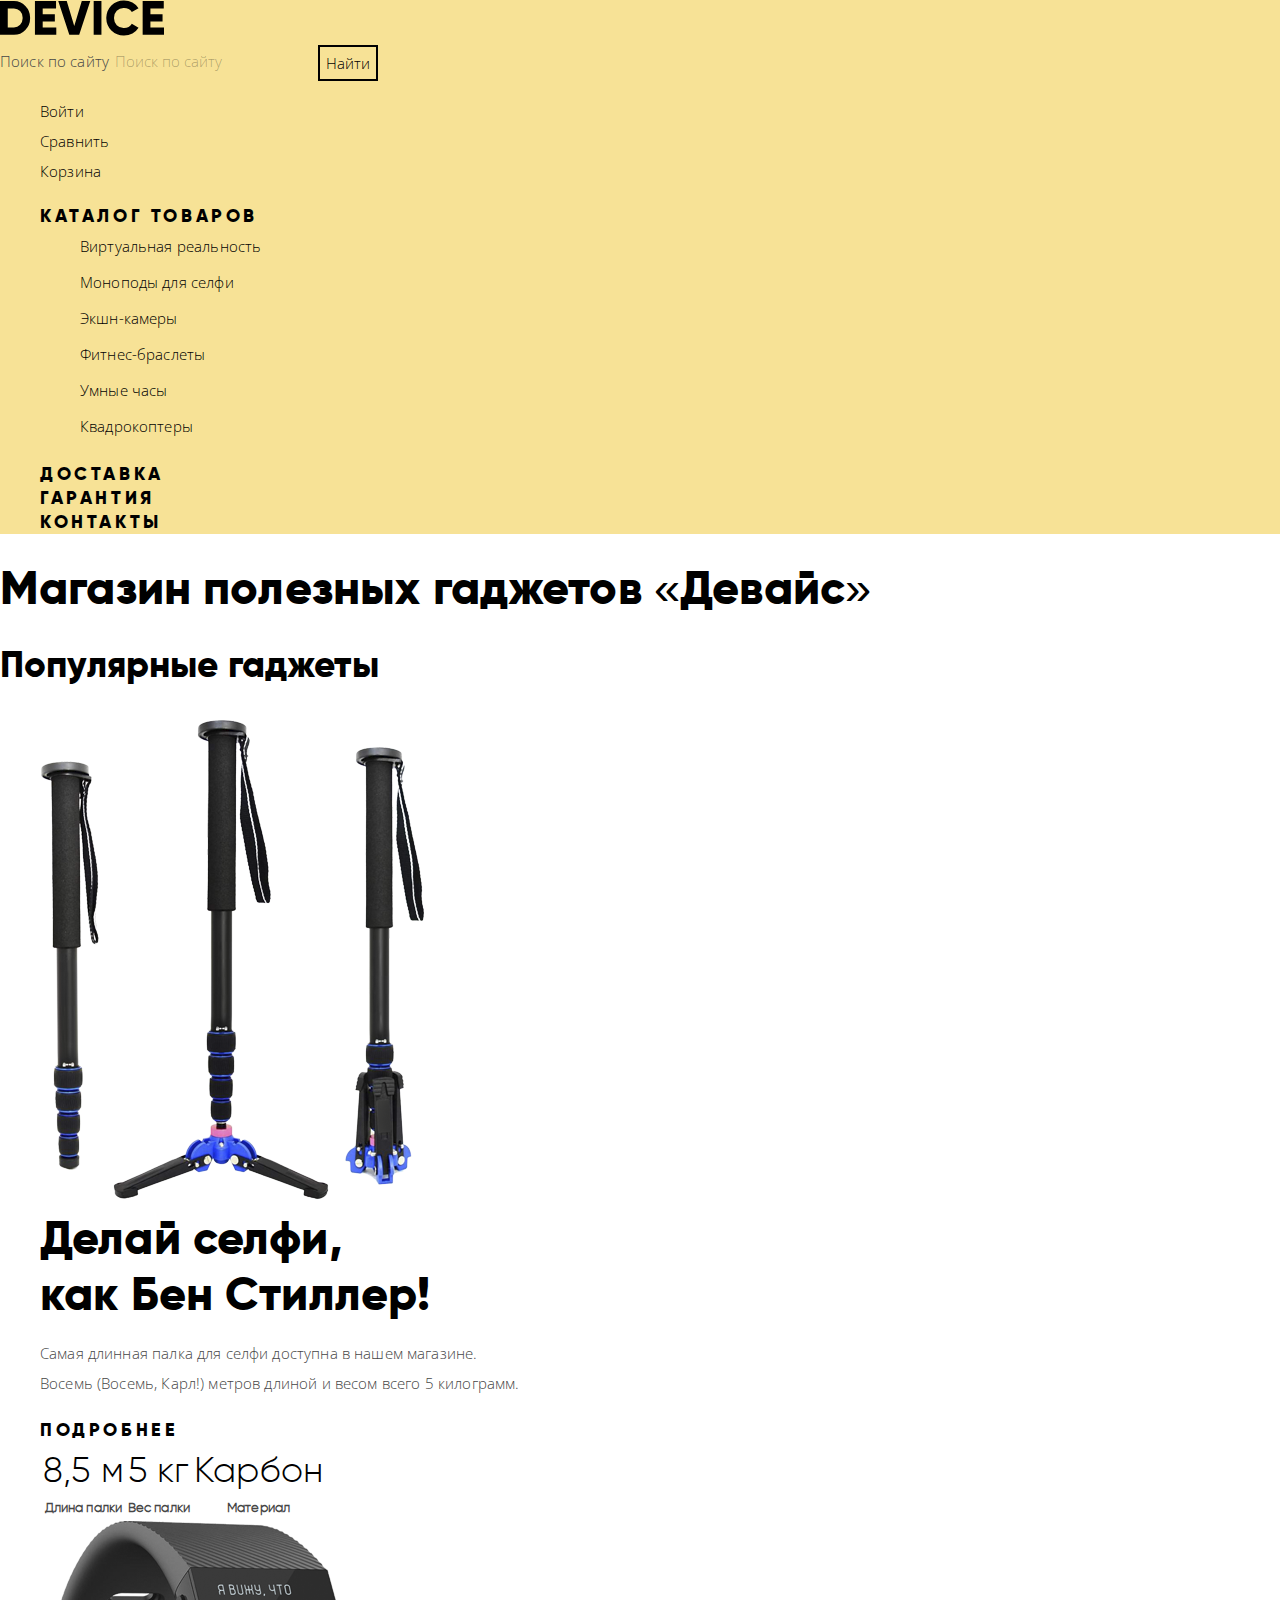
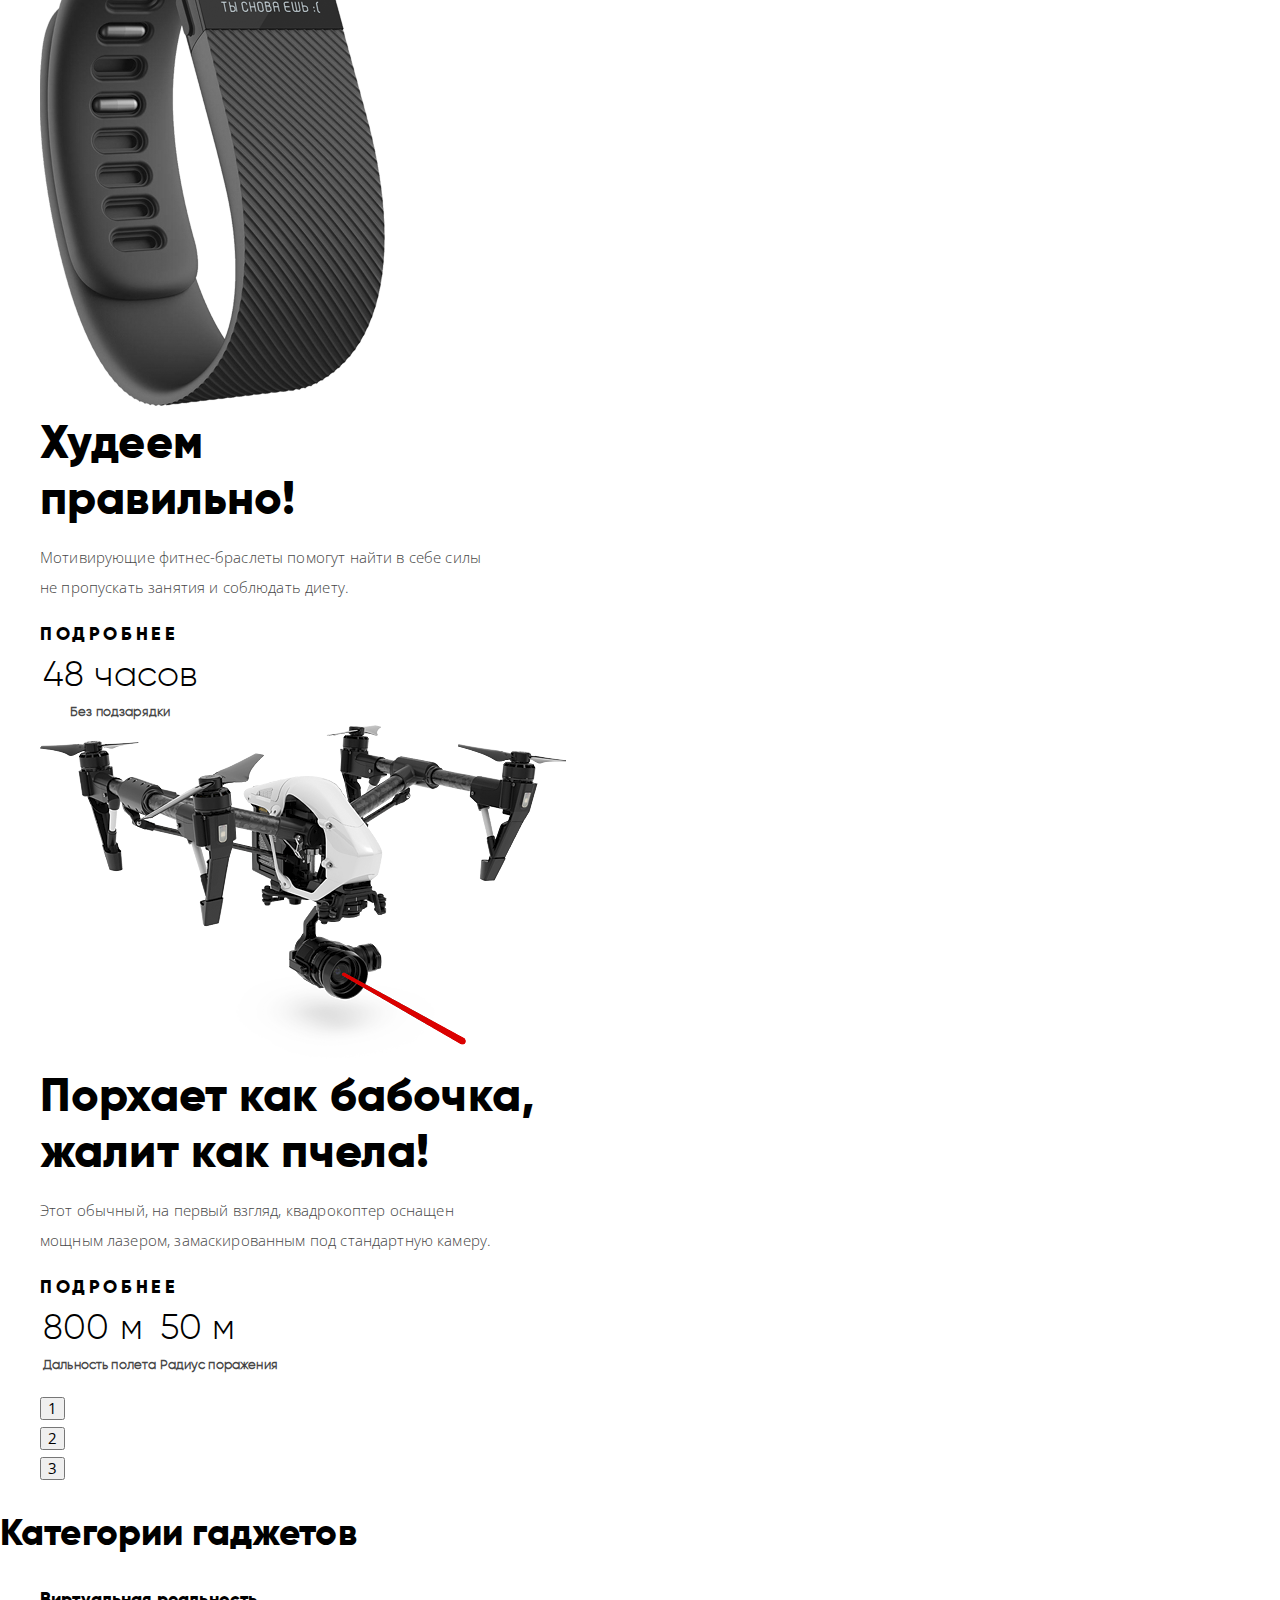
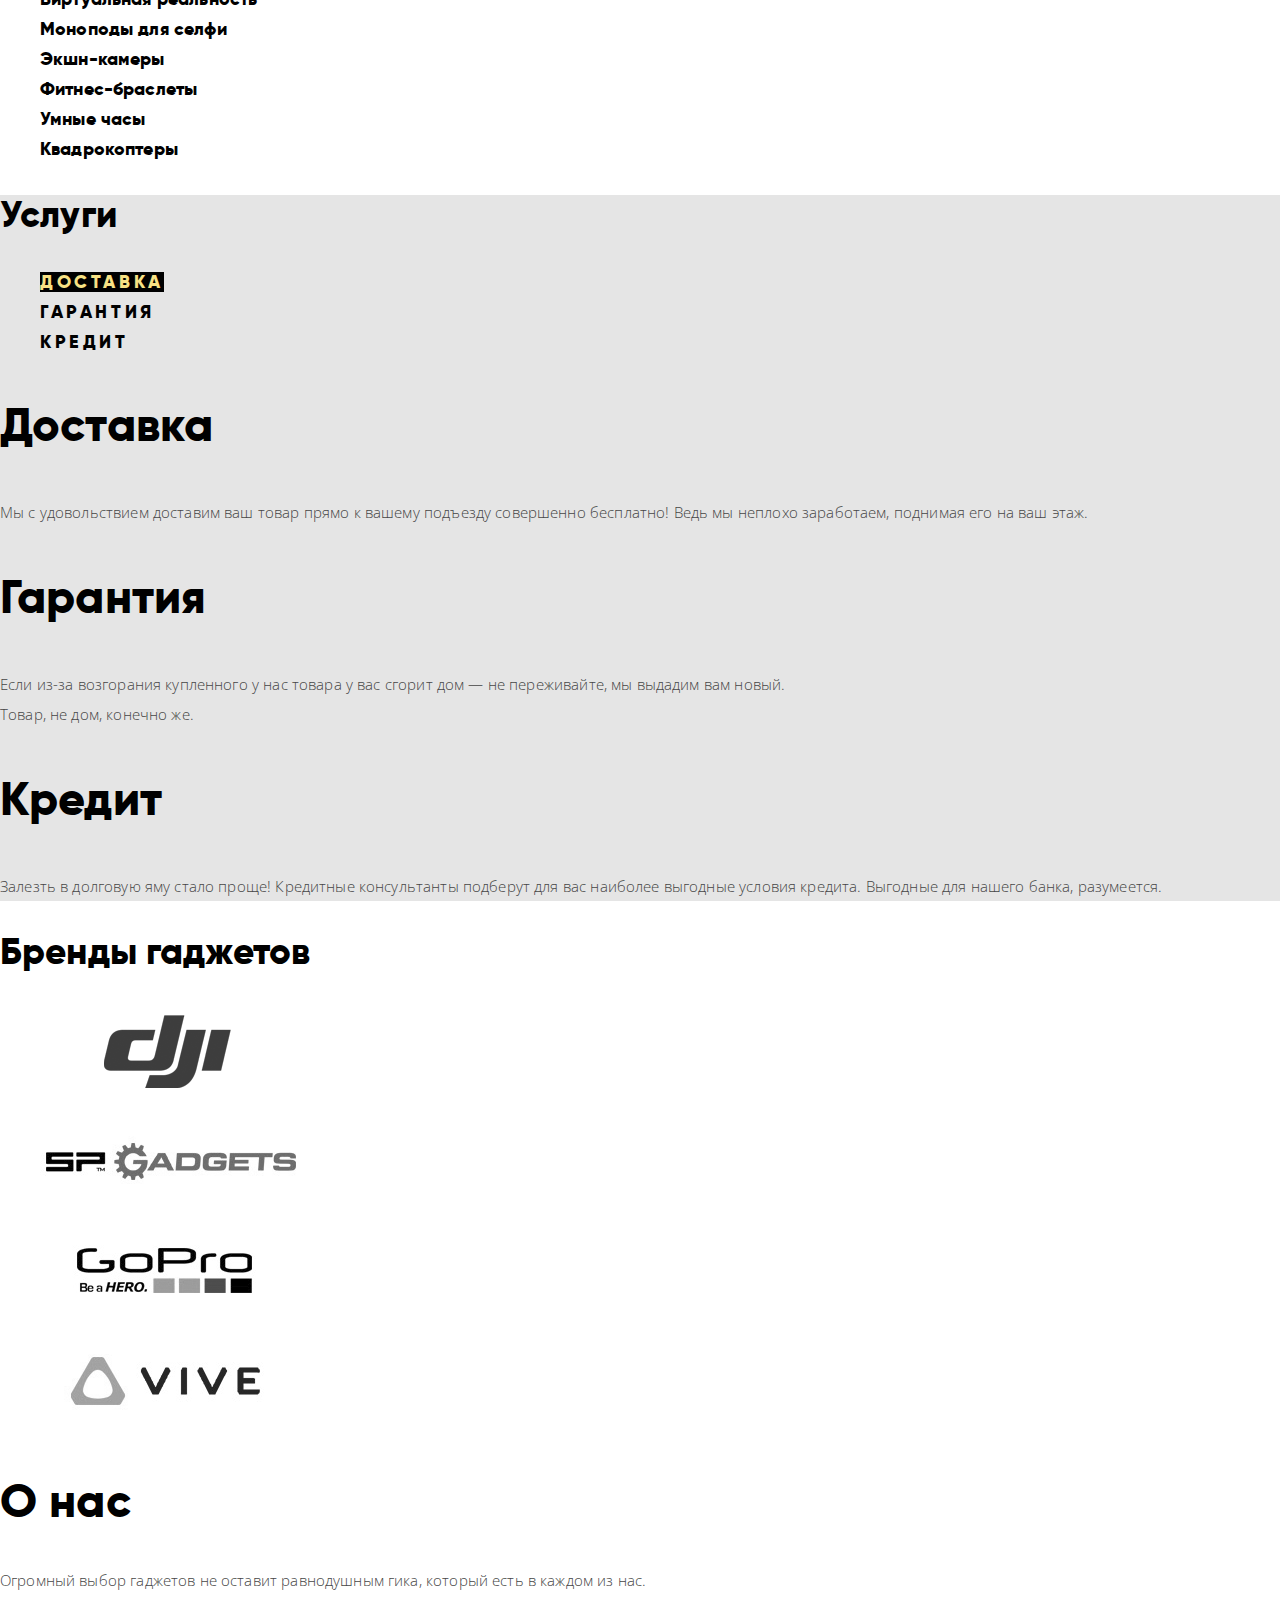
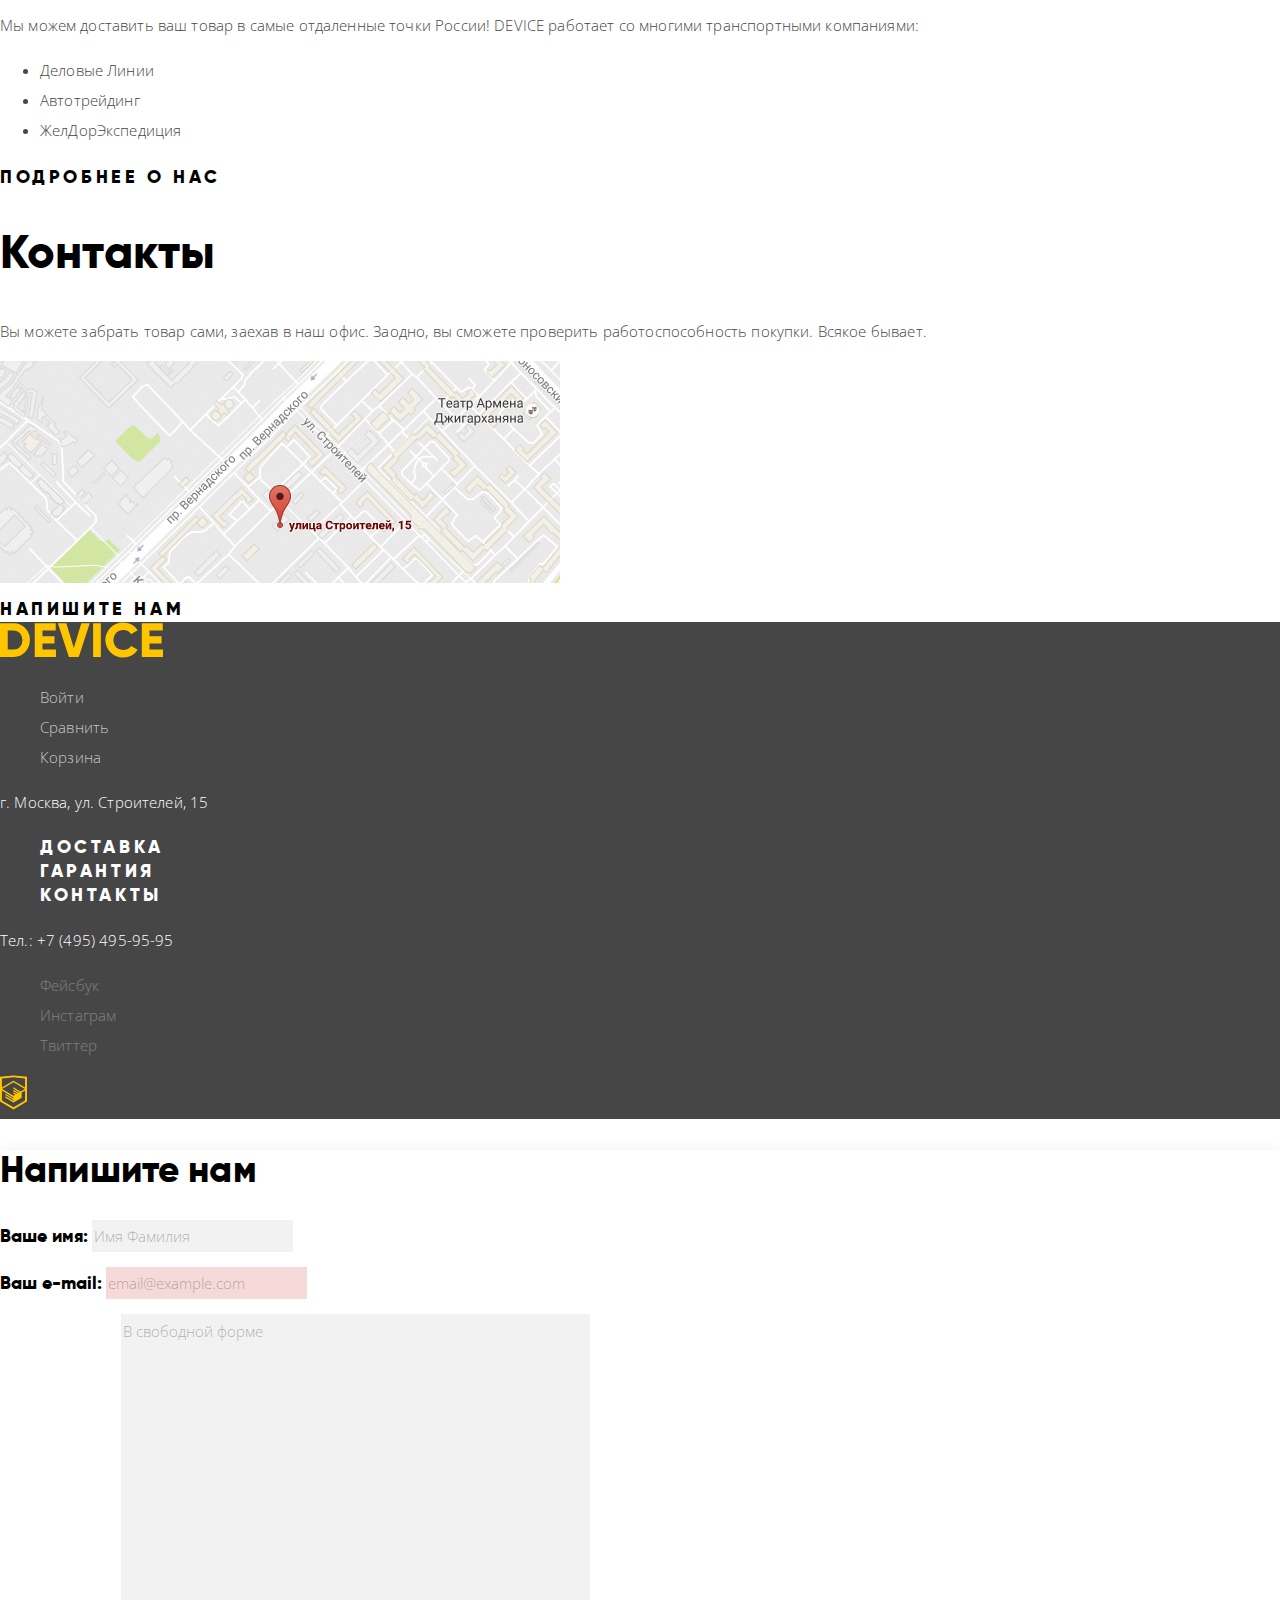
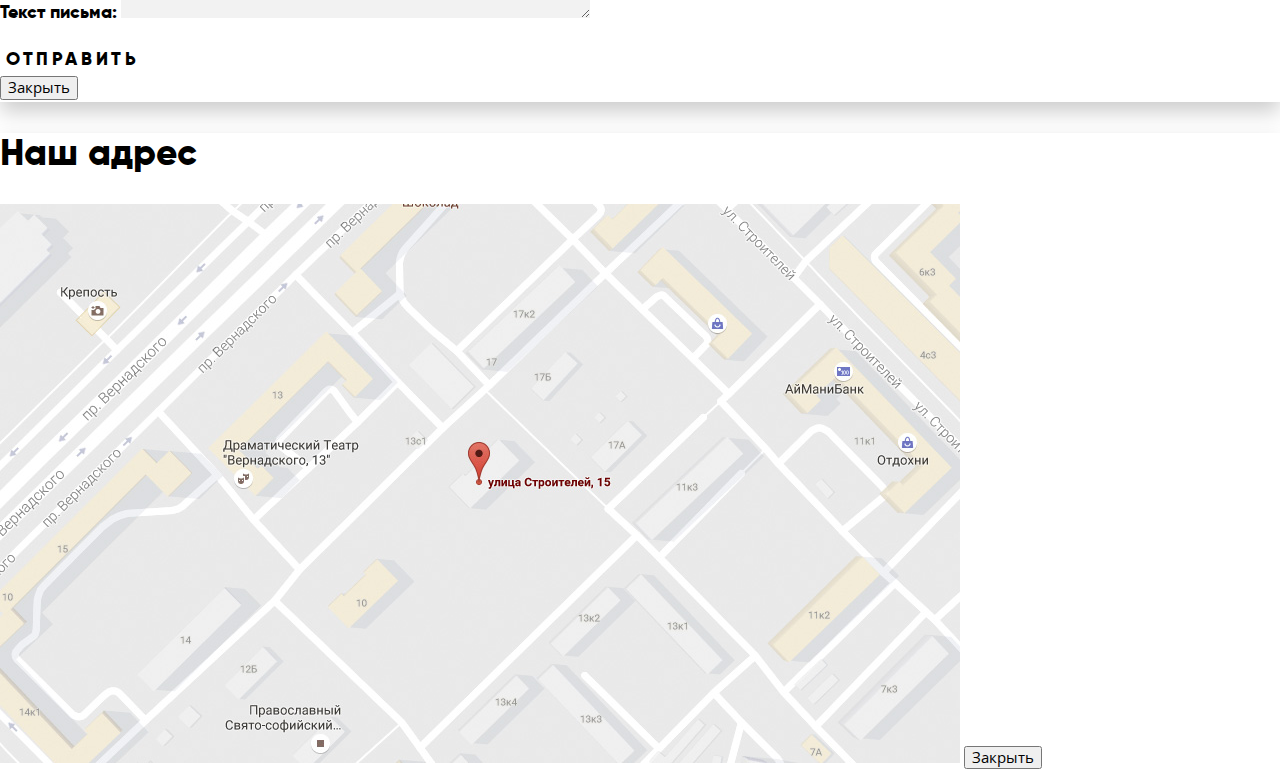
==== commit a2975622: "Базовая стилизация главной страницы" ====
--- a/index.html
+++ b/index.html
@@ -3,51 +3,50 @@
 <head>
 	<meta charset="utf-8">
 	<title>Магазин полезных гаджетов «Девайс»</title>
+	<link href="https://fonts.googleapis.com/css?family=Open+Sans:300,400&amp;subset=cyrillic" rel="stylesheet" />
+	<link href="css/normalize.css" rel="stylesheet" />
+	<link href="css/style.css" rel="stylesheet" />
 </head>
 <body>
 	<header class="main-header">
 		<a class="logo">
 			<img src="images/device-logo.svg" width="164" height="36" alt="Логотип магазина «Девайс»" />
 		</a>
-		<div class="row">
-			<div class="search">
-				<form id="search-form" action="https://echo.htmlacademy.ru" method="get">
-					<label for="search-input" class="visually-hidden">Поиск по сайту</label>
-					<input type="text" id="search-input" name="search" placeholder="Поиск по сайту" />
-					<button type="submit" class="visually-hidden">Найти</button>
-				</form>
-			</div>
-			<ul class="user-area" aria-label="Меню пользователя">
-				<!-- <li class="logged-in"><a href="profile.html">Валентин Петухов</a></li> -->
-				<li class="login-link"><a href="login.html">Войти</a></li>
-				<li class="compare"><a href="compare.html">Сравнить</a></li>
-				<li class="cart"><a href="cart.html">Корзина</a></li>
-			</ul>
+		<div class="search">
+			<form class="search-form" action="https://echo.htmlacademy.ru" method="get">
+				<label for="search-input" class="visually-hidden">Поиск по сайту</label>
+				<input type="text" id="search-input" name="search" placeholder="Поиск по сайту" />
+				<button type="submit" class="visually-hidden">Найти</button>
+			</form>
 		</div>
-
-		<div class="row">
-			<nav class="catalog-navigation site-navigation" aria-label="Навигация по сайту">
-				<ul>
-					<li><a href="catalog.html">Каталог товаров</a>
-						<ul>
-							<li><a href="vr.html">Виртуальная реальность</a></li>
-							<li><a href="monopod.html">Моноподы для селфи</a></li>
-							<li><a href="action-cam.html">Экшн-камеры</a></li>
-							<li><a href="fitness.html">Фитнес-браслеты</a></li>
-							<li><a href="smart-watch.html">Умные часы</a></li>
-							<li><a href="quadrocopter.html">Квадрокоптеры</a></li>							
-						</ul>
-					</li>
-				</ul>
-			</nav>
-			<nav class="secondary-navigation site-navigation" aria-label="Навигация по сайту">
-				<ul>
-					<li><a href="delivery.html">Доставка</a></li>
-					<li><a href="guarantee.html">Гарантия</a></li>
-					<li><a href="contacts.html">Контакты</a></li>
-				</ul>
-			</nav>
-		</div>
+		<ul class="user-area" aria-label="Меню пользователя">
+			<!-- <li class="logged-in"><a href="profile.html">Валентин Петухов</a></li> -->
+			<li class="login-link"><a href="login.html">Войти</a></li>
+			<li class="compare"><a href="compare.html">Сравнить</a></li>
+			<li class="cart"><a href="cart.html">Корзина</a></li>
+		</ul>
+
+		<nav class="catalog-navigation site-navigation" aria-label="Навигация по сайту">
+			<ul class="site-nav">
+				<li><a href="catalog.html">Каталог товаров</a>
+					<ul>
+						<li><a href="vr.html">Виртуальная реальность</a></li>
+						<li><a href="catalog.html">Моноподы для селфи</a></li>
+						<li><a href="action-cam.html">Экшн-камеры</a></li>
+						<li><a href="fitness.html">Фитнес-браслеты</a></li>
+						<li><a href="smart-watch.html">Умные часы</a></li>
+						<li><a href="quadrocopter.html">Квадрокоптеры</a></li>							
+					</ul>
+				</li>
+			</ul>
+		</nav>
+		<nav class="secondary-navigation site-navigation" aria-label="Навигация по сайту">
+			<ul>
+				<li><a href="delivery.html">Доставка</a></li>
+				<li><a href="guarantee.html">Гарантия</a></li>
+				<li><a href="contacts.html">Контакты</a></li>
+			</ul>
+		</nav>
 	</header>
 	<main class="main-content">
 		<h1 class="visually-hidden">Магазин полезных гаджетов «Девайс»</h1>
@@ -71,9 +70,9 @@
 								<td>Карбон</td>
 							</tr>
 							<tr>
-								<td>Длина палки</td>
-								<td>Вес палки</td>
-								<td>Материал</td>
+								<th>Длина палки</th>
+								<th>Вес палки</th>
+								<th>Материал</th>
 							</tr>
 						</table>						
 					</div>
@@ -92,7 +91,7 @@
 								<td>48 часов</td>
 							</tr>
 							<tr>
-								<td>Без подзарядки</td>
+								<th>Без подзарядки</th>
 							</tr>
 						</table>						
 					</div>
@@ -112,8 +111,8 @@
 								<td>50 м</td>
 							</tr>
 							<tr>
-								<td>Дальность полета</td>
-								<td>Радиус поражения</td>
+								<th>Дальность полета</th>
+								<th>Радиус поражения</th>
 							</tr>
 						</table>						
 					</div>
@@ -133,7 +132,7 @@
 					<a href="vr.html">Виртуальная реальность</a>
 				</li>
 				<li>
-					<a href="monopod.html">Моноподы для селфи</a>
+					<a href="catalog.html">Моноподы для селфи</a>
 				</li>
 				<li>
 					<a href="action-cam.html">Экшн-камеры</a>
@@ -152,15 +151,15 @@
 
 		<section class="services">
 			<h2 class="visually-hidden">Услуги</h2>
-			<ul class="tabs" id="">
+			<ul class="tabs">
 				<li class="tab-item">
-					<a href="#delivery" class="tab-link active" id="delivery-tab">Доставка</a>
+					<a href="#delivery" class="tab-link button active" id="delivery-tab">Доставка</a>
 				</li>
 				<li class="tab-item">
-					<a href="#guarantee" class="tab-link" id="guarantee-tab">Гарантия</a>
+					<a href="#guarantee" class="tab-link button" id="guarantee-tab">Гарантия</a>
 				</li>
 				<li class="tab-item">
-					<a href="#credit" class="tab-link" id="credit-tab">Кредит</a>
+					<a href="#credit" class="tab-link button" id="credit-tab">Кредит</a>
 				</li>
 			</ul>
 			<div class="tab-content" id="">
@@ -183,33 +182,35 @@
 		<section class="brands">
 			<h2 class="visually-hidden">Бренды гаджетов</h2>
 			<ul class="brands-list">
-				<li><a href="#"><img src="images/brand-dji.png" width="260" height="100" alt="" /></a></li>
-				<li><a href="#"><img src="images/brand-sp-gadgets.png" width="260" height="100" alt="" /></a></li>
-				<li><a href="#"><img src="images/brand-go-pro.png" width="260" height="100" alt="" /></a></li>
-				<li><a href="#"><img src="images/brand-vive.png" width="260" height="100" alt="" /></a></li>
-			</ul>
-		</section>
-
-		<section class="about-us">
-			<h2>О нас</h2>
-			<p>Огромный выбор гаджетов не оставит равнодушным гика, который есть в каждом из нас.</p>
-			<p>Мы можем доставить ваш товар в самые отдаленные точки России! DEVICE работает со многими транспортными компаниями:</p>
-			<ul class="delivery-companies">
-				<li>Деловые Линии</li>
-				<li>Автотрейдинг</li>
-				<li>ЖелДорЭкспедиция</li>
-			</ul>
-			<a href="about-us.html" class="button">Подробнее о нас</a>
-		</section>
-
-		<section class="contact">
-			<h2>Контакты</h2>
-			<p>Вы можете забрать товар сами, заехав в наш офис. Заодно, вы сможете проверить работоспособность покупки. Всякое бывает.</p>
-			<div class="map">
-				<a href="#"><img src="images/map.jpg" width="560" height="222" alt="Офис компании по адресу ул. Строителей, 15, Москва" /></a>
-			</div>
-			<a href="contact-us.html" class="button">Напишите нам</a>
-		</section>
+				<li><a href="#" class="dji"><img src="images/brand-dji.png" width="260" height="100" alt="Бренд Dji" /></a></li>
+				<li><a href="#" class="sp-gadgets"><img src="images/brand-sp-gadgets.png" width="260" height="100" alt="Бренд SP Gadgets" /></a></li>
+				<li><a href="#" class="go-pro"><img src="images/brand-go-pro.png" width="260" height="100" alt="Бренд GoPro" /></a></li>
+				<li><a href="#" class="vive"><img src="images/brand-vive.png" width="260" height="100" alt="Бренд Vive" /></a></li>
+			</ul>
+		</section>
+
+		<div class="column-wrap">
+			<section class="about-us">
+				<h2>О нас</h2>
+				<p>Огромный выбор гаджетов не оставит равнодушным гика, который есть в каждом из нас.</p>
+				<p>Мы можем доставить ваш товар в самые отдаленные точки России! DEVICE работает со многими транспортными компаниями:</p>
+				<ul class="delivery-companies">
+					<li>Деловые Линии</li>
+					<li>Автотрейдинг</li>
+					<li>ЖелДорЭкспедиция</li>
+				</ul>
+				<a href="about-us.html" class="button">Подробнее о нас</a>
+			</section>
+
+			<section class="contact">
+				<h2>Контакты</h2>
+				<p>Вы можете забрать товар сами, заехав в наш офис. Заодно, вы сможете проверить работоспособность покупки. Всякое бывает.</p>
+				<div class="map">
+					<a href="#"><img src="images/map.jpg" width="560" height="222" alt="Офис компании по адресу ул. Строителей, 15, Москва" /></a>
+				</div>
+				<a href="contact-us.html" class="button">Напишите нам</a>
+			</section>
+		</div>
 	</main>
 	<footer class="main-footer">
 		<a class="logo">
@@ -247,7 +248,7 @@
 			</p>
 			<p>
 				<label for="contact-email">Ваш e-mail:</label>
-				<input id="contact-email" type="email" name="email" placeholder="email@example.com" />
+				<input id="contact-email" type="email" name="email" placeholder="email@example.com" class="nonvalid" />
 			</p>
 			<p>
 				<label for="contact-msg">Текст письма:</label>
--- a/css/style.css
+++ b/css/style.css
@@ -0,0 +1,553 @@
+@font-face {
+    font-family: 'gilroylight';
+    src: url('../fonts/gilroylight-webfont.woff2') format('woff2'),
+         url('../fonts/gilroylight-webfont.woff') format('woff');
+    font-weight: normal;
+    font-style: normal;
+}
+@font-face {
+    font-family: 'gilroyextrabold';
+    src: url('../fonts/gilroyextrabold-webfont.woff2') format('woff2'),
+         url('../fonts/gilroyextrabold-webfont.woff') format('woff');
+    font-weight: normal;
+    font-style: normal;
+}
+
+body {
+	font-family: "Open Sans", Arial, sans-serif;
+	font-size: 15px;
+	line-height: 30px;
+	font-weight: 300;
+	color: #464646;
+	letter-spacing: 0.01em; /* 10:1000 */
+	background-color: #ffffff;
+	margin: 0;
+	padding: 0;
+}
+
+/*
+.visually-hidden {
+	position: absolute;
+	width: 1px;
+	height: 1px;
+	margin: -1px;
+	border: 0;
+	padding: 0;
+	clip: rect(0 0 0 0);
+	overflow: hidden;
+}*/
+
+a {
+	text-decoration: none;
+}
+/*img {
+	max-width: 100%;
+	height: auto;
+}*/
+
+.button {
+	font-family: "gilroyextrabold", Arial, sans-serif;
+	font-size: 18px;
+	line-height: 24px;
+	letter-spacing: 0.2em; /* 200:1000 */
+	text-align: center;
+	color: #000000;
+	vertical-align: middle;
+	text-transform: uppercase;
+	background-color: transparent;
+	border: none;
+	cursor: pointer;
+}
+.button:hover,
+.button:focus {
+	background-color: #f0c52e;
+}
+.button:active {
+	color: rgba(0,0,0,.3);
+}
+
+.main-header {
+	background-color: #f7e296;
+}
+
+.inner-page .logo:hover,
+.inner-page .main-footer .logo:hover {
+	cursor: pointer;
+	opacity: .6;
+}
+.inner-page .logo:focus,
+.inner-page .logo:active,
+.inner-page .main-footer .logo:focus,
+.inner-page .main-footer .logo:active {
+	cursor: pointer;
+	opacity: .3;
+}
+
+.search-form input {
+	font: inherit;
+	color: rgba(0,0,0,.3);
+	background-color: transparent;
+	border: 0;
+}
+.search-form input::-webkit-input-placeholder {
+	color: rgba(0,0,0,.3);
+}
+.search-form input::-moz-placeholder {
+	color: rgba(0,0,0,.3);
+}
+.search-form input:-ms-input-placeholder {
+	color: rgba(0,0,0,.3);
+}
+.search-form input:-moz-placeholder {
+	color: rgba(0,0,0,.3);
+}
+.search-form input:hover {
+	color: rgba(0,0,0,.6);
+}
+.search-form input:hover::-webkit-input-placeholder {
+	color: rgba(0,0,0,.6);
+}
+.search-form input:hover::-moz-placeholder {
+	color: rgba(0,0,0,.6);
+}
+.search-form input:hover:-ms-input-placeholder {
+	color: rgba(0,0,0,.6);
+}
+.search-form input:hover:-moz-placeholder {
+	color: rgba(0,0,0,.6);
+}
+.search-form input:focus {
+	color: #000000;
+}
+.search-form button {
+	font: inherit;
+	text-align: center;
+	color: #000000;
+	vertical-align: middle;
+	background-color: transparent;
+	border: 2px solid #000000;
+	cursor: pointer;
+}
+.search-form button:hover,
+.search-form button:focus {
+	background-color: #000000;
+	color: #ffffff;
+}
+.search-form button:active {
+	color: rgba(255,255,255,.3);
+}
+
+.user-area,
+.site-navigation ul {
+	list-style: none;
+}
+.user-area a,
+.site-navigation a {
+	color: #000000;
+}
+.user-area a:hover,
+.user-area a:focus,
+.site-navigation a:hover,
+.site-navigation a:focus {
+	color: rgba(0,0,0,.6);
+}
+.user-area a:active,
+.site-navigation a:active {
+	color: rgba(0,0,0,.3);
+}
+.site-navigation ul {
+	font-family: "gilroyextrabold", Arial, sans-serif;
+	font-size: 18px;
+	line-height: 24px;
+	letter-spacing: 0.2em; /* 200:1000 */
+	text-transform: uppercase;
+}
+.site-navigation ul ul {
+	font-family: "Open Sans", Arial, sans-serif;
+	font-size: 15px;
+	line-height: 36px;
+	font-weight: 300;
+	color: #000000;
+	letter-spacing: 0.01em; /* 10:1000 */
+	text-transform: none;
+}
+
+.main-content h1 {
+	font-family: "gilroyextrabold", Arial, sans-serif;
+	font-size: 47px;
+	line-height: 48px;
+	font-weight: normal;
+	color: #000000;
+}
+
+.breadcrumbs {
+	list-style: none;
+}
+.breadcrumbs a,
+.breadcrumbs .current {
+	color: rgba(0,0,0,.3);
+}
+.breadcrumbs a:hover,
+.breadcrumbs a:focus {
+	color: rgba(0,0,0,.6);
+}
+.breadcrumbs a:active {
+	color: rgba(0,0,0,.1);
+}
+
+.main-slider ul {
+	list-style: none;
+}
+.product-info b {
+	font-family: "gilroyextrabold", Arial, sans-serif;
+	font-size: 47px;
+	line-height: 56px;
+	color: #000000;
+}
+.product-properties {
+	font-family: "gilroylight", Arial, sans-serif;
+	font-size: 36px;
+	line-height: 48px;
+	color: #000000;
+}
+.product-properties th {
+	font-size: 13px;
+	line-height: 20px;
+	color: #464646;
+}
+
+.categories-list {
+	list-style: none;
+}
+.categories-list a {
+	font-family: "gilroyextrabold", Arial, sans-serif;
+	font-size: 18px;
+	line-height: 24px;
+	color: #000000;
+}
+.categories-list a:active {
+	color: rgba(0,0,0,.3);
+}
+
+.services {
+	background-color: #e5e5e5;
+}
+.tabs {
+	list-style: none;
+}
+.tabs a {
+	font-family: "gilroyextrabold", Arial, sans-serif;
+	font-size: 18px;
+	line-height: 24px;
+	letter-spacing: 0.2em; /* 200:1000 */
+	text-transform: uppercase;
+	color: #000000;
+}
+.tabs .button:active,
+.tabs .button.active {
+	color: #f7e184;
+	background-color: #000000;
+}
+.tab-content h3 {
+	font-family: "gilroyextrabold", Arial, sans-serif;
+	font-size: 47px;
+	line-height: 48px;
+	font-weight: normal;
+	color: #000000;
+}
+
+.main-slider h2,
+.categories h2,
+.services h2,
+.brands h2,
+.modal h2,
+.products h2 {
+	font-family: "gilroyextrabold", Arial, sans-serif;
+	font-size: 37px;
+	line-height: 40px;
+	font-weight: normal;
+	color: #000000;
+}
+
+.brands-list {
+	list-style: none;
+}
+.brands-list a {
+	display: inline-block;
+}
+.brands-list a {
+	position: relative;
+	z-index: 1;
+}
+.brands-list a::before {
+	content: "";
+	position: absolute;
+	top: 0; 
+	left: 0;
+	width: 100%; 
+	height: 100%;  
+	opacity: 1; 
+	z-index: -1;
+}
+.brands-list a.dji::before {
+	background: url("../images/brand-dji-color.png") no-repeat;
+}
+.brands-list a.sp-gadgets::before {
+	background: url("../images/brand-sp-gadgets-color.png") no-repeat;
+}
+.brands-list a.go-pro::before {
+	background: url("../images/brand-go-pro-color.png") no-repeat;
+}
+.brands-list a.vive::before {
+	background: url("../images/brand-vive-color.png") no-repeat;
+}
+.brands-list img {
+	display: block;
+}
+.brands-list img:hover {
+	opacity: 0;
+}
+/*.brands-list .dji {
+	background-image: url("../images/brand-dji-color.png");
+}*/
+
+.about-us h2,
+.contact h2 {
+	font-family: "gilroyextrabold", Arial, sans-serif;
+	font-size: 47px;
+	line-height: 48px;
+	font-weight: normal;
+	color: #000000;
+}
+
+/* Страница каталога */
+
+.sidebar {
+	background-color: #efefef;
+}
+.filter h2,
+.sorting p {
+	font-family: "gilroyextrabold", Arial, sans-serif;
+	font-size: 16px;
+	line-height: 24px;
+	color: #000000;
+	letter-spacing: 0.2em; /* 200:1000 */
+	text-transform: uppercase;
+	background-color: #dcdcdc;
+}
+.filter fieldset {
+	border: none;
+}
+.filter legend {
+	font-family: "gilroyextrabold", Arial, sans-serif;
+	font-size: 18px;
+	line-height: 24px;
+	color: #000000;
+	letter-spacing: 0.01em; /* 10:1000 */
+	border-top: 2px solid #000000;
+	padding-top: 10px;
+}
+.filter ul {
+	list-style: none;
+	line-height: 40px;
+}
+.filter-input:disabled + label {
+	color: #a6a6a6;
+	/*opacity: 0.25;*/
+}
+
+.sorting {
+	background-color: #ebebeb;
+}
+.sorting p {
+	background-color: transparent;
+}
+.sorting ul {
+	list-style: none;
+}
+.sorting ul a {
+	color: rgba(0,0,0,.3);
+}
+.sorting-options a:active,
+.sorting-options .active a {
+	color: rgb(0,0,0);
+}
+.sorting-options a:hover {
+	color: rgba(0,0,0,.6);
+}
+
+.product-list {
+	list-style: none;
+}
+.product-item-info a {
+	font-family: "gilroylight", Arial, sans-serif;
+	font-size: 16px;
+	line-height: 24px;
+	color: #464646;
+	letter-spacing: 0.01em; /* 10:1000 */
+}
+.product-item-info h3 {
+	font-family: "gilroyextrabold", Arial, sans-serif;
+	font-size: 18px;
+	line-height: 24px;
+	color: #000000;
+	letter-spacing: 0.01em; /* 10:1000 */
+}
+.product-item-overlay a.add {
+	color: rgba(0,0,0,.5);
+}
+.product-item-overlay a.add:hover,
+.product-item-overlay a.add:focus {
+	color: rgb(0,0,0);
+}
+.product-item-overlay a.add:active {
+	color: rgba(0,0,0,.2);
+}
+
+.pagination {
+	list-style: none;
+	background-color: #ebebeb;
+	font-family: "gilroyextrabold", Arial, sans-serif;
+	font-size: 16px;
+	line-height: 24px;
+	letter-spacing: 0.2em; /* 200:1000 */
+	text-transform: uppercase;
+}
+a.pagination-number {
+	color: rgba(0,0,0,.3);
+}
+.pagination-number.prev,
+.pagination-number.next,
+.pagination-number.current {
+	color: rgb(0,0,0);
+}
+a.pagination-number:hover,
+a.pagination-number:focus {
+	color: rgba(0,0,0,.6);
+}
+a.pagination-number:active {
+	color: rgb(0,0,0);
+}
+a.pagination-number.prev:hover,
+a.pagination-number.prev:focus,
+a.pagination-number.next:hover,
+a.pagination-number.next:focus {
+	color: rgb(0,0,0);
+	background-color: #d9d9d9;
+}
+a.pagination-number.prev:active,
+a.pagination-number.next:active {
+	color: rgba(0,0,0,.3);
+}
+.pagination-number.current:hover,
+.pagination-number.current:focus {
+	color: rgb(0,0,0);
+	background-color: transparent;
+}
+
+/* Footer */
+
+.main-footer {
+	background: #464646;
+	color: #ffffff;
+}
+.main-footer a {
+	color: #ffffff;
+}
+.main-footer .user-area a {
+	color: rgba(255,255,255,.7);
+}
+.main-footer .user-area a:hover {
+	color: rgb(255,255,255);
+}
+.main-footer .user-area a:focus,
+.main-footer .user-area a:active {
+	color: rgba(255,255,255,.3);
+}
+.main-footer .site-navigation a:hover,
+.main-footer .site-navigation a:focus {
+	color: rgba(255,255,255,.6);
+}
+.main-footer .site-navigation a:active {
+	color: rgba(255,255,255,.3);
+}
+.main-footer .social {
+	list-style: none;
+}
+.main-footer .social a {
+	opacity: .3;
+}
+.main-footer .social a:hover,
+.main-footer .social a:focus {
+	opacity: .6;
+}
+.main-footer .social a:active {
+	opacity: .1;
+}
+.copyright a:hover,
+.copyright a:focus {
+	opacity: .6;
+}
+.copyright a:active {
+	opacity: .3;
+}
+.modal-contact,
+.modal-map {
+	background-color: #ffffff;
+	box-shadow: 0 10px 20px rgba(0, 0, 0, 0.2);
+}
+.modal label {
+	font-family: "gilroyextrabold", Arial, sans-serif;
+	font-size: 18px;
+	line-height: 24px;
+	letter-spacing: 0;
+	color: #000000;
+	background-color: #ffffff;
+}
+.contact input[type="text"],
+.contact input[type="email"],
+.contact textarea {
+	font: inherit;
+	color: #464646;
+	background-color: rgba(229,229,229,.5);
+	border: 0;
+}
+.contact input[type="text"]:hover,
+.contact input[type="email"]:hover,
+.contact textarea:hover {
+	background-color: rgba(229,229,229,.8);
+}
+.contact input[type="text"]:focus,
+.contact input[type="email"]:focus,
+.contact textarea:focus {
+	background-color: #ffffff;
+	outline: 3px solid rgba(240,197,46,.5);
+}
+.contact input.nonvalid,
+.contact textarea.nonvalid {
+	background-color: rgba(237,181,181,.5);
+}
+.contact input::-webkit-input-placeholder {
+	color: rgba(70,70,70,.4);
+}
+.contact input::-moz-placeholder {
+	color: rgba(70,70,70,.4);
+}
+.contact input:-ms-input-placeholder {
+	color: rgba(70,70,70,.4);
+}
+.contact input:-moz-placeholder {
+	color: rgba(70,70,70,.4);
+}
+.contact textarea::-webkit-input-placeholder {
+	color: rgba(70,70,70,.4);
+}
+.contact textarea::-moz-placeholder {
+	color: rgba(70,70,70,.4);
+}
+.contact textarea:-ms-input-placeholder {
+	color: rgba(70,70,70,.4);
+}
+.contact textarea:-moz-placeholder {
+	color: rgba(70,70,70,.4);
+}
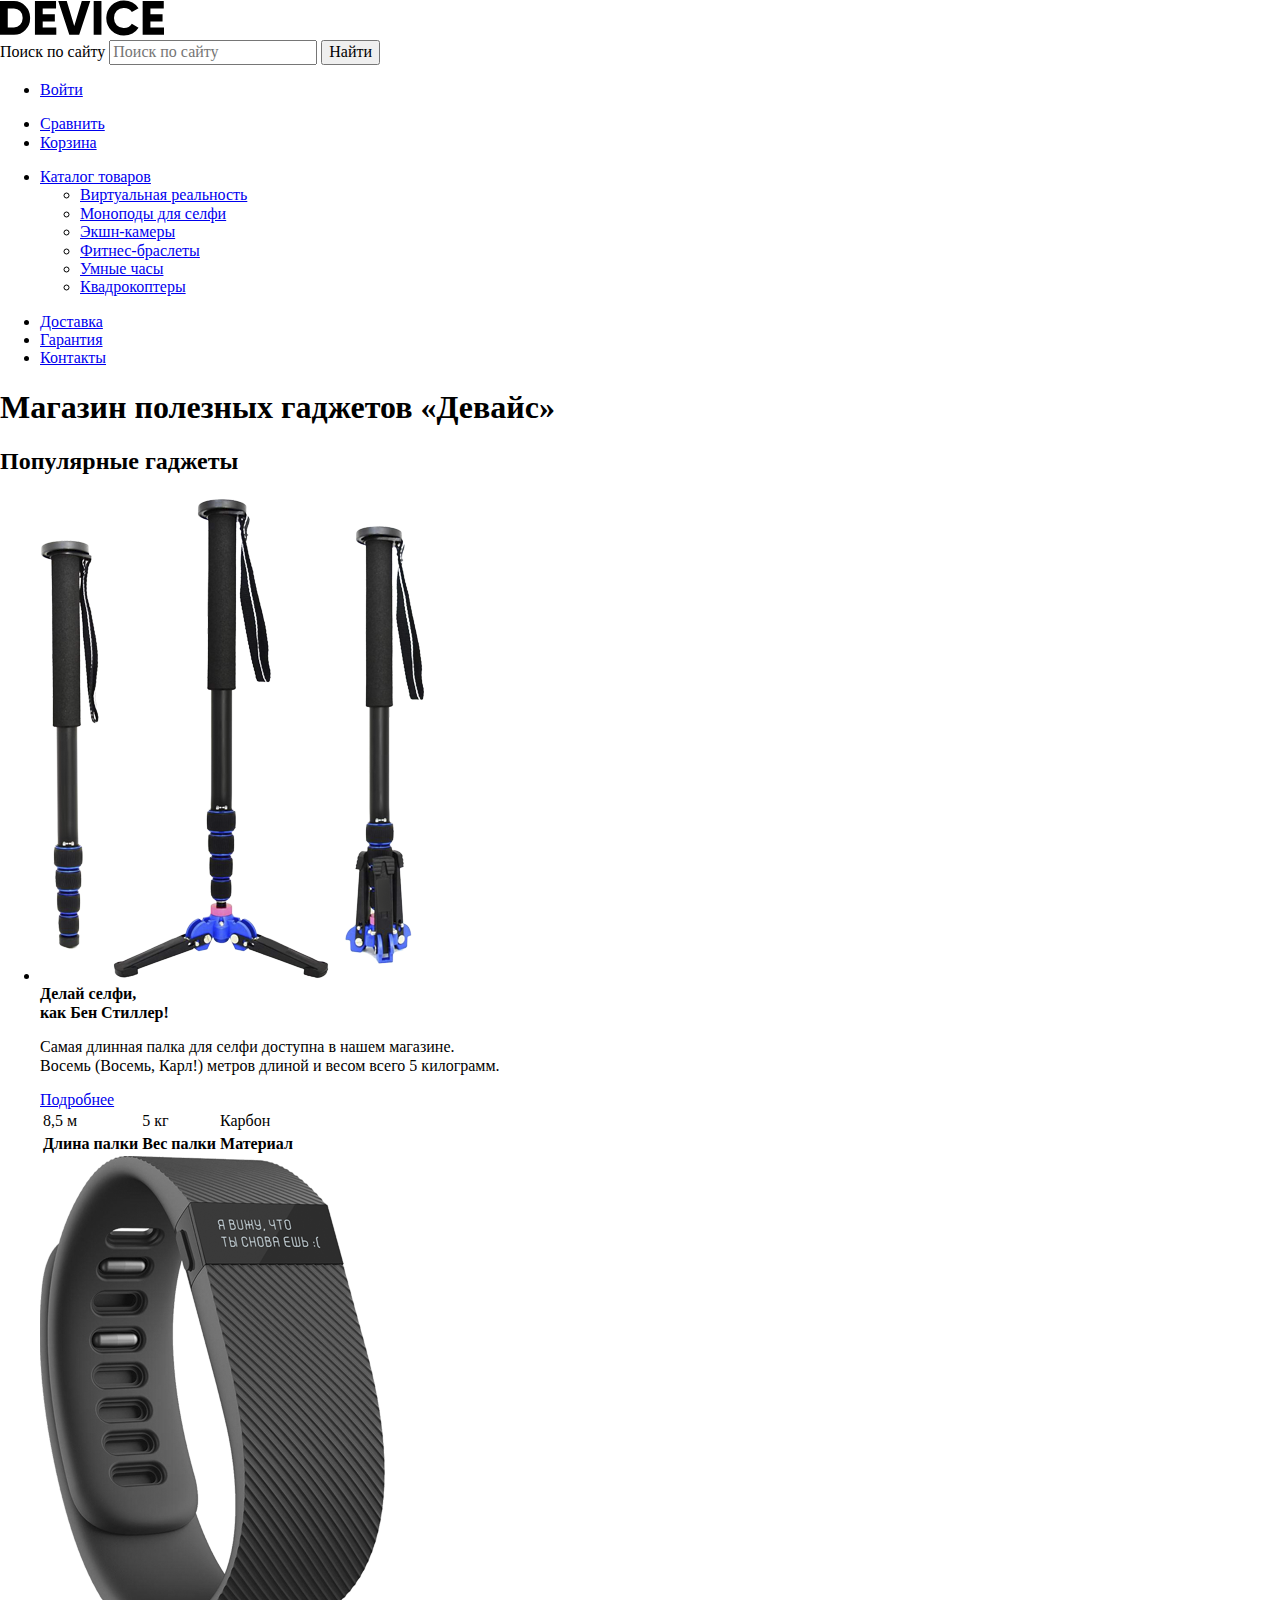
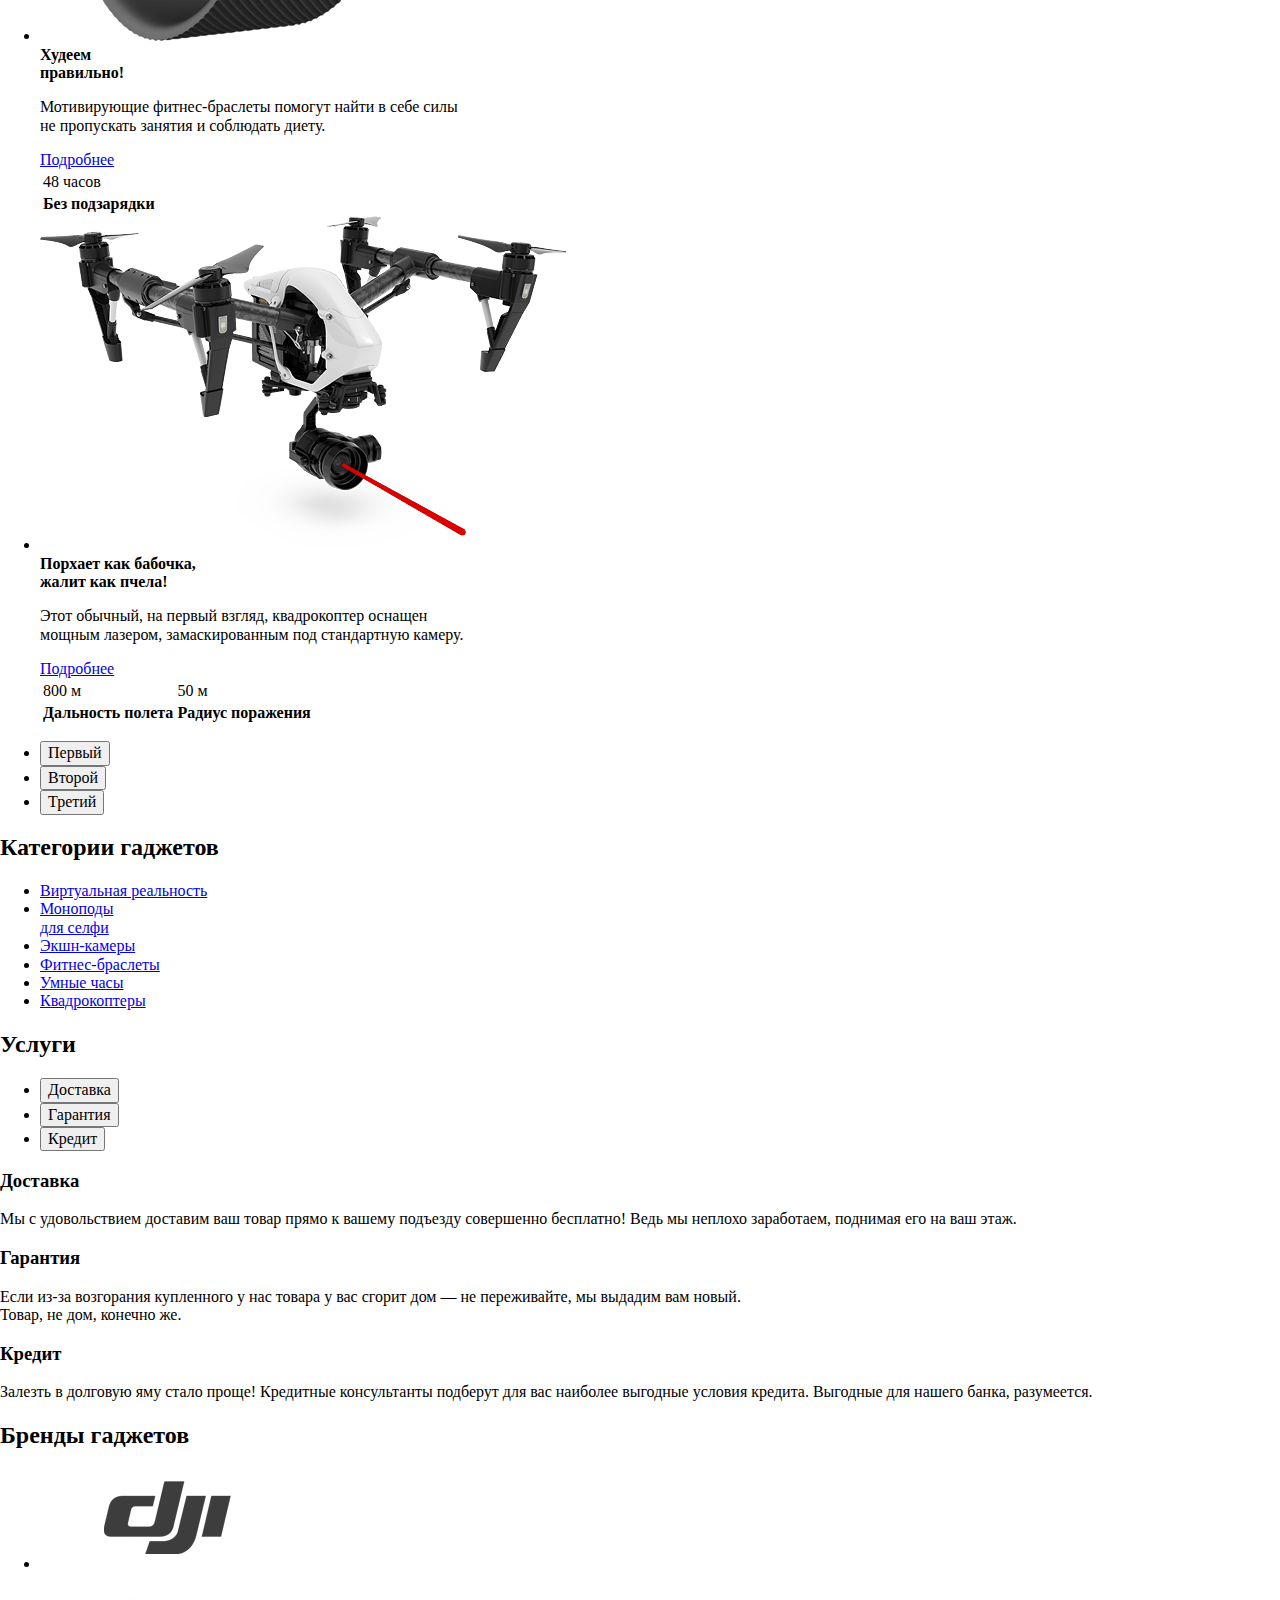
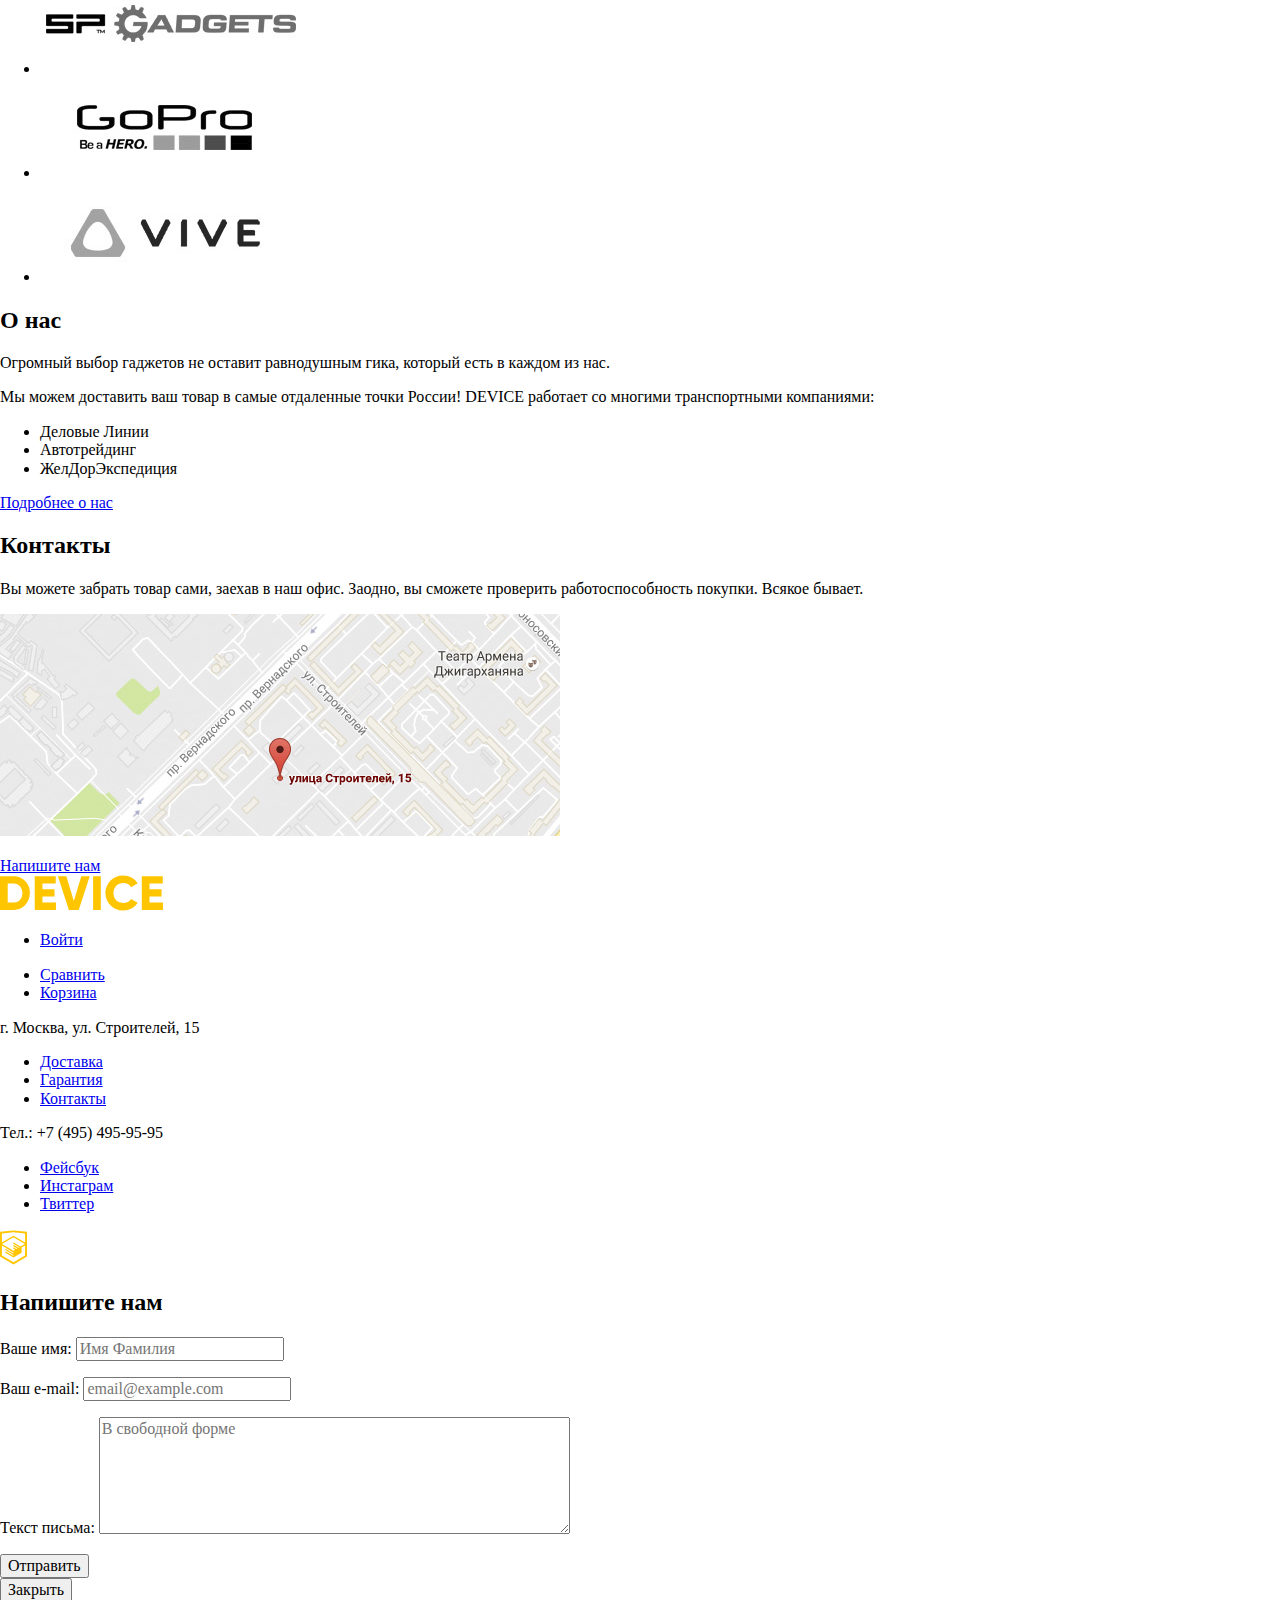
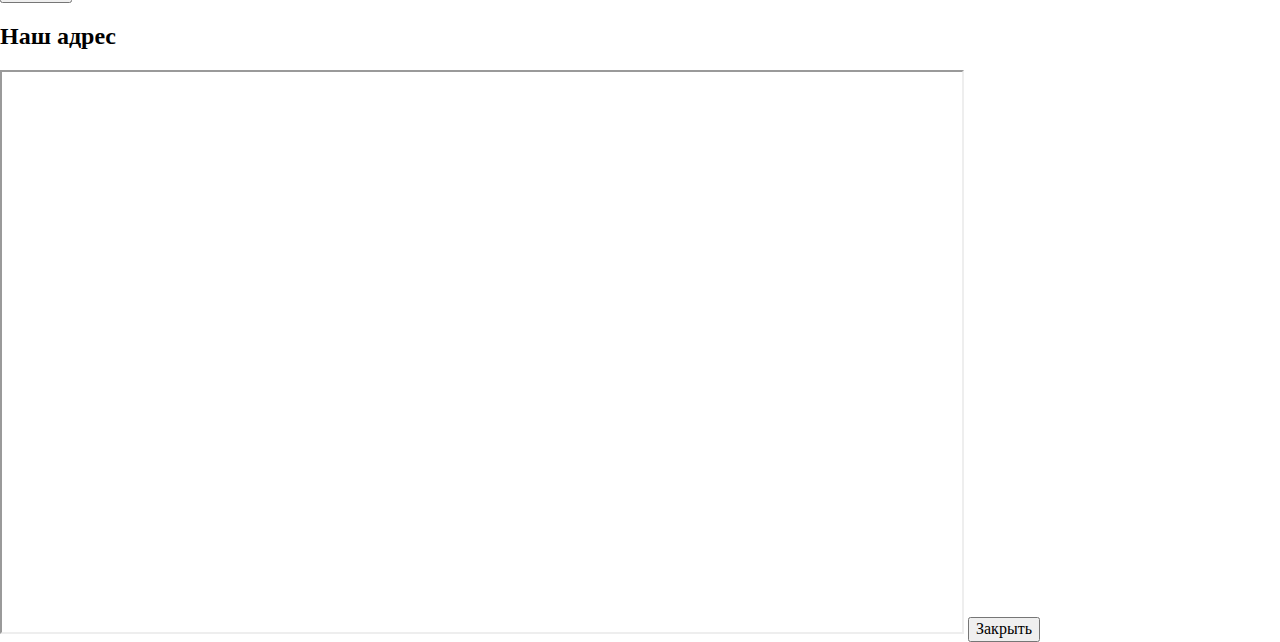
==== commit d2283f6e: "Верстка главной страницы" ====
--- a/index.html
+++ b/index.html
@@ -5,191 +5,207 @@
 	<title>Магазин полезных гаджетов «Девайс»</title>
 	<link href="https://fonts.googleapis.com/css?family=Open+Sans:300,400&amp;subset=cyrillic" rel="stylesheet" />
 	<link href="css/normalize.css" rel="stylesheet" />
-	<link href="css/style.css" rel="stylesheet" />
+	<link href="css/style-min.css" rel="stylesheet" />
 </head>
 <body>
-	<header class="main-header">
+	<header class="main-header centered">
 		<a class="logo">
 			<img src="images/device-logo.svg" width="164" height="36" alt="Логотип магазина «Девайс»" />
 		</a>
-		<div class="search">
-			<form class="search-form" action="https://echo.htmlacademy.ru" method="get">
-				<label for="search-input" class="visually-hidden">Поиск по сайту</label>
-				<input type="text" id="search-input" name="search" placeholder="Поиск по сайту" />
-				<button type="submit" class="visually-hidden">Найти</button>
-			</form>
+		<div class="header-container">
+			<div class="search">
+				<form class="search-form" action="https://echo.htmlacademy.ru" method="get">
+					<label for="search-input" class="visually-hidden">Поиск по сайту</label>
+					<input type="text" id="search-input" name="search" placeholder="Поиск по сайту" />
+					<button type="submit">Найти</button>
+				</form>
+			</div>
+			<div class="user-area">
+				<ul class="user-login" aria-label="Вход в аккаунт">
+					<!-- <li><a href="profile.html" class="user-name logged-in">Валентин Петухов</a></li> -->
+					<li><a href="login.html" class="login-link logged-out">Войти</a></li>
+				</ul>
+				<ul class="user-navigation" aria-label="Меню пользователя">
+					<li><a href="compare.html" class="compare">Сравнить</a></li>
+					<li><a href="cart.html" class="cart">Корзина</a></li>
+				</ul>
+			</div>
+			<nav class="site-navigation" aria-label="Навигация по сайту">
+				<ul class="catalog-navigation">
+					<li><a href="catalog.html" class="toggle-submenu">Каталог товаров</a>
+						<ul class="sub-menu">
+							<li><a href="vr.html">Виртуальная реальность</a></li>
+							<li><a href="catalog.html">Моноподы для селфи</a></li>
+							<li><a href="action-cam.html">Экшн-камеры</a></li>
+							<li><a href="fitness.html">Фитнес-браслеты</a></li>
+							<li><a href="smart-watch.html">Умные часы</a></li>
+							<li><a href="quadrocopter.html">Квадрокоптеры</a></li>
+						</ul>
+					</li>
+				</ul>
+				<ul class="secondary-navigation">
+					<li><a href="delivery.html">Доставка</a></li>
+					<li><a href="guarantee.html">Гарантия</a></li>
+					<li><a href="contacts.html">Контакты</a></li>
+				</ul>
+			</nav>
 		</div>
-		<ul class="user-area" aria-label="Меню пользователя">
-			<!-- <li class="logged-in"><a href="profile.html">Валентин Петухов</a></li> -->
-			<li class="login-link"><a href="login.html">Войти</a></li>
-			<li class="compare"><a href="compare.html">Сравнить</a></li>
-			<li class="cart"><a href="cart.html">Корзина</a></li>
-		</ul>
-
-		<nav class="catalog-navigation site-navigation" aria-label="Навигация по сайту">
-			<ul class="site-nav">
-				<li><a href="catalog.html">Каталог товаров</a>
-					<ul>
-						<li><a href="vr.html">Виртуальная реальность</a></li>
-						<li><a href="catalog.html">Моноподы для селфи</a></li>
-						<li><a href="action-cam.html">Экшн-камеры</a></li>
-						<li><a href="fitness.html">Фитнес-браслеты</a></li>
-						<li><a href="smart-watch.html">Умные часы</a></li>
-						<li><a href="quadrocopter.html">Квадрокоптеры</a></li>							
-					</ul>
-				</li>
-			</ul>
-		</nav>
-		<nav class="secondary-navigation site-navigation" aria-label="Навигация по сайту">
-			<ul>
-				<li><a href="delivery.html">Доставка</a></li>
-				<li><a href="guarantee.html">Гарантия</a></li>
-				<li><a href="contacts.html">Контакты</a></li>
-			</ul>
-		</nav>
 	</header>
 	<main class="main-content">
-		<h1 class="visually-hidden">Магазин полезных гаджетов «Девайс»</h1>
-
-		<section class="main-slider">
+		<h1 class="visually-hidden centered">Магазин полезных гаджетов «Девайс»</h1>
+
+		<section class="main-slider centered">
 			<h2 class="visually-hidden">Популярные гаджеты</h2>
 			<ul class="slides">
-				<li class="slide slide-1">
+				<li class="slide active" id="slide-1">
 					<div class="product-image">
 						<img src="images/slide-1.png" width="384" height="486" alt="Фотография палки для селфи" />
 					</div>
 					<div class="product-info">
-						<b>Делай селфи,<br /> как Бен Стиллер!</b>
-						<p>Самая длинная палка для селфи доступна в нашем магазине.<br />
-						Восемь (Восемь, Карл!) метров длиной и весом всего 5 килограмм.</p>
-						<a href="monopod-1.html" class="button">Подробнее</a>
-						<table class="product-properties">
-							<tr>
-								<td>8,5 м</td>
-								<td>5 кг</td>
-								<td>Карбон</td>
-							</tr>
-							<tr>
-								<th>Длина палки</th>
-								<th>Вес палки</th>
-								<th>Материал</th>
-							</tr>
-						</table>						
-					</div>
-				</li>
-				<li class="slide slide-2">
+						<div class="product-info-content">
+							<b>Делай селфи,<br /> как Бен Стиллер!</b>
+							<p>Самая длинная палка для селфи доступна в нашем магазине.<br />
+							Восемь (Восемь, Карл!) метров длиной и весом всего 5 килограмм.</p>
+							<a href="monopod-1.html" class="button">Подробнее</a>
+							<table class="product-properties">
+								<tr>
+									<td>8,5 м</td>
+									<td>5 кг</td>
+									<td>Карбон</td>
+								</tr>
+								<tr>
+									<th>Длина палки</th>
+									<th>Вес палки</th>
+									<th>Материал</th>
+								</tr>
+							</table>
+						</div>
+					</div>
+				</li>
+				<li class="slide" id="slide-2">
 					<div class="product-image">
 						<img src="images/slide-2.png" width="345" height="485" alt="Фотография фитнес-браслета" />
 					</div>
 					<div class="product-info">
-						<b>Худеем<br /> правильно!</b>
-						<p>Мотивирующие фитнес-браслеты помогут найти в себе силы<br />
-						не пропускать занятия и соблюдать диету.</p>
-						<a href="fitness.html" class="button">Подробнее</a>
-						<table class="product-properties">
-							<tr>
-								<td>48 часов</td>
-							</tr>
-							<tr>
-								<th>Без подзарядки</th>
-							</tr>
-						</table>						
-					</div>
-				</li>
-				<li class="slide slide-3">
+						<div class="product-info-content">
+							<b>Худеем<br /> правильно!</b>
+							<p>Мотивирующие фитнес-браслеты помогут найти в себе силы<br />
+							не пропускать занятия и соблюдать диету.</p>
+							<a href="fitness.html" class="button">Подробнее</a>
+							<table class="product-properties">
+								<tr>
+									<td>48 часов</td>
+								</tr>
+								<tr>
+									<th>Без подзарядки</th>
+								</tr>
+							</table>
+						</div>
+					</div>
+				</li>
+				<li class="slide" id="slide-3">
 					<div class="product-image">
 						<img src="images/slide-3.png" width="526" height="334" alt="Фотография фитнес-браслета" />
 					</div>
 					<div class="product-info">
-						<b>Порхает как бабочка,<br /> жалит как пчела!</b>
-						<p>Этот обычный, на первый взгляд, квадрокоптер оснащен<br />
-						мощным лазером, замаскированным под стандартную камеру.</p>
-						<a href="quadrocopter-1.html" class="button">Подробнее</a>
-						<table class="product-properties">
-							<tr>
-								<td>800 м</td>
-								<td>50 м</td>
-							</tr>
-							<tr>
-								<th>Дальность полета</th>
-								<th>Радиус поражения</th>
-							</tr>
-						</table>						
-					</div>
-				</li>
-			</ul>
-			<ul class="slider-nav" aria-label="Навигация по слайдеру популярных гаджетов">
-				<li class="active"><button type="button" class="slider-control" aria-label="Слайд">1</button></li>
-				<li><button type="button" class="slider-control" aria-label="Слайд">2</button></li>
-				<li><button type="button" class="slider-control" aria-label="Слайд">3</button></li>
-			</ul>
-		</section>
-		
-		<section class="categories">
+						<div class="product-info-content">
+							<b>Порхает как бабочка,<br /> жалит как пчела!</b>
+							<p>Этот обычный, на первый взгляд, квадрокоптер оснащен<br />
+							мощным лазером, замаскированным под стандартную камеру.</p>
+							<a href="quadrocopter-1.html" class="button">Подробнее</a>
+							<table class="product-properties">
+								<tr>
+									<td>800 м</td>
+									<td>50 м</td>
+								</tr>
+								<tr>
+									<th>Дальность полета</th>
+									<th>Радиус поражения</th>
+								</tr>
+							</table>
+						</div>
+					</div>
+				</li>
+			</ul>
+			<ul class="slider-controls" aria-label="Навигация по слайдеру популярных гаджетов">
+				<li><button onclick="openSlide(event, 'slide-1')" type="button" class="slider-control active" aria-label="Слайд"><span class="visually-hidden">Первый</span></button></li>
+				<li><button onclick="openSlide(event, 'slide-2')" type="button" class="slider-control" aria-label="Слайд"><span class="visually-hidden">Второй</span></button></li>
+				<li><button onclick="openSlide(event, 'slide-3')" type="button" class="slider-control" aria-label="Слайд"><span class="visually-hidden">Третий</span></button></li>
+			</ul>
+		</section>
+
+		<section class="categories centered">
 			<h2 class="visually-hidden">Категории гаджетов</h2>
 			<ul class="categories-list">
-				<li>
-					<a href="vr.html">Виртуальная реальность</a>
-				</li>
-				<li>
-					<a href="catalog.html">Моноподы для селфи</a>
-				</li>
-				<li>
-					<a href="action-cam.html">Экшн-камеры</a>
-				</li>
-				<li>
-					<a href="fitness.html">Фитнес-браслеты</a>
-				</li>
-				<li>
-					<a href="smart-watch.html">Умные часы</a>
-				</li>
-				<li>
-					<a href="quadrocopter.html">Квадрокоптеры</a>
+				<li class="category">
+					<a href="vr.html" class="vr">Виртуальная реальность</a>
+				</li>
+				<li class="category">
+					<a href="catalog.html" class="catalog">Моноподы<br /> для селфи</a>
+				</li>
+				<li class="category">
+					<a href="action-cam.html" class="action-cam">Экшн-камеры</a>
+				</li>
+				<li class="category">
+					<a href="fitness.html" class="fitness">Фитнес-браслеты</a>
+				</li>
+				<li class="category">
+					<a href="smart-watch.html" class="smart-watch">Умные часы</a>
+				</li>
+				<li class="category">
+					<a href="quadrocopter.html" class="quadrocopter">Квадрокоптеры</a>
 				</li>
 			</ul>
 		</section>
 
 		<section class="services">
-			<h2 class="visually-hidden">Услуги</h2>
-			<ul class="tabs">
-				<li class="tab-item">
-					<a href="#delivery" class="tab-link button active" id="delivery-tab">Доставка</a>
-				</li>
-				<li class="tab-item">
-					<a href="#guarantee" class="tab-link button" id="guarantee-tab">Гарантия</a>
-				</li>
-				<li class="tab-item">
-					<a href="#credit" class="tab-link button" id="credit-tab">Кредит</a>
-				</li>
-			</ul>
-			<div class="tab-content" id="">
-				<div class="tab-pane active" id="delivery">
-					<h3>Доставка</h3>
-					<p>Мы с удовольствием доставим ваш товар прямо к вашему подъезду совершенно бесплатно! Ведь мы неплохо заработаем, поднимая его на ваш этаж.</p>
+			<div class="services-inner centered">
+				<h2 class="visually-hidden">Услуги</h2>
+				<div class="services-tabs">
+					<div class="tabs-container">
+						<ul class="tabs">
+							<li class="tab-item active">
+								<button type="button" onclick="openTab(event, 'delivery')" class="tab-link active button">Доставка</button>
+							</li>
+							<li class="tab-item">
+								<button type="button" onclick="openTab(event, 'guarantee')" class="tab-link button">Гарантия</button>
+							</li>
+							<li class="tab-item">
+								<button type="button" onclick="openTab(event, 'credit')" class="tab-link button">Кредит</button>
+							</li>
+						</ul>
+					</div>
+					<div class="tab-content">
+						<div class="tab-pane active" id="delivery">
+							<h3>Доставка</h3>
+							<p>Мы с удовольствием доставим ваш товар прямо к вашему подъезду совершенно бесплатно! Ведь мы неплохо заработаем, поднимая его на ваш этаж.</p>
+						</div>
+						<div class="tab-pane" id="guarantee">
+							<h3>Гарантия</h3>
+							<p>Если из-за возгорания купленного у нас товара у вас сгорит дом — не переживайте, мы выдадим вам новый.<br />
+							Товар, не дом, конечно же.</p>
+						</div>
+						<div class="tab-pane" id="credit">
+							<h3>Кредит</h3>
+							<p>Залезть в долговую яму стало проще! Кредитные консультанты подберут для вас наиболее выгодные условия кредита. Выгодные для нашего банка, разумеется.</p>
+						</div>
+					</div>
 				</div>
-				<div class="tab-pane" id="guarantee">
-					<h3>Гарантия</h3>
-					<p>Если из-за возгорания купленного у нас товара у вас сгорит дом — не переживайте, мы выдадим вам новый.<br />
-					Товар, не дом, конечно же.</p>
-				</div>
-				<div class="tab-pane" id="credit">
-					<h3>Кредит</h3>
-					<p>Залезть в долговую яму стало проще! Кредитные консультанты подберут для вас наиболее выгодные условия кредита. Выгодные для нашего банка, разумеется.</p>
-				</div>
-			</div>
-		</section>
-
-		<section class="brands">
+			</div>
+
+		</section>
+
+		<section class="brands centered">
 			<h2 class="visually-hidden">Бренды гаджетов</h2>
 			<ul class="brands-list">
-				<li><a href="#" class="dji"><img src="images/brand-dji.png" width="260" height="100" alt="Бренд Dji" /></a></li>
-				<li><a href="#" class="sp-gadgets"><img src="images/brand-sp-gadgets.png" width="260" height="100" alt="Бренд SP Gadgets" /></a></li>
-				<li><a href="#" class="go-pro"><img src="images/brand-go-pro.png" width="260" height="100" alt="Бренд GoPro" /></a></li>
-				<li><a href="#" class="vive"><img src="images/brand-vive.png" width="260" height="100" alt="Бренд Vive" /></a></li>
-			</ul>
-		</section>
-
-		<div class="column-wrap">
+				<li class="brand"><a href="#" class="dji"><img src="images/brand-dji.png" width="260" height="100" alt="Бренд Dji" /></a></li>
+				<li class="brand"><a href="#" class="sp-gadgets"><img src="images/brand-sp-gadgets.png" width="260" height="100" alt="Бренд SP Gadgets" /></a></li>
+				<li class="brand"><a href="#" class="go-pro"><img src="images/brand-go-pro.png" width="260" height="100" alt="Бренд GoPro" /></a></li>
+				<li class="brand"><a href="#" class="vive"><img src="images/brand-vive.png" width="260" height="100" alt="Бренд Vive" /></a></li>
+			</ul>
+		</section>
+
+		<div class="column-wrap centered">
 			<section class="about-us">
 				<h2>О нас</h2>
 				<p>Огромный выбор гаджетов не оставит равнодушным гика, который есть в каждом из нас.</p>
@@ -205,64 +221,76 @@
 			<section class="contact">
 				<h2>Контакты</h2>
 				<p>Вы можете забрать товар сами, заехав в наш офис. Заодно, вы сможете проверить работоспособность покупки. Всякое бывает.</p>
-				<div class="map">
-					<a href="#"><img src="images/map.jpg" width="560" height="222" alt="Офис компании по адресу ул. Строителей, 15, Москва" /></a>
-				</div>
-				<a href="contact-us.html" class="button">Напишите нам</a>
+				<p class="map">
+					<a href="#" class="map-link"><img src="images/map.jpg" width="560" height="222" alt="Офис компании по адресу ул. Строителей, 15, Москва" /></a>
+				</p>
+				<a href="contact-us.html" class="button contact-button">Напишите нам</a>
 			</section>
 		</div>
 	</main>
 	<footer class="main-footer">
-		<a class="logo">
-			<img src="images/device-logo-yellow.svg" width="163" height="36" alt="Логотип магазина «Девайс»" />
-		</a>
-		<ul class="user-area" aria-label="Меню пользователя">
-			<!-- <li class="logged-in"><a href="profile.html">Валентин Петухов</a></li> -->
-			<li class="login-link"><a href="login.html">Войти</a></li>
-			<li class="compare"><a href="compare.html">Сравнить</a></li>
-			<li class="cart"><a href="cart.html">Корзина</a></li>
-		</ul>
-		<p class="contacts">г. Москва, ул. Строителей, 15</p>
-		<nav class="secondary-navigation site-navigation" aria-label="Навигация по сайту">
-			<ul>
-				<li><a href="delivery.html">Доставка</a></li>
-				<li><a href="guarantee.html">Гарантия</a></li>
-				<li><a href="contacts.html">Контакты</a></li>
-			</ul>
-		</nav>
-		<p class="phone">Тел.: +7 (495) 495-95-95</p>
-		<ul class="social" aria-label="Мы в социальных сетях">
-			<li class="social-btn fb"><a href="https://facebook.com">Фейсбук</a></li>
-			<li class="social-btn instagram"><a href="https://instagram.com">Инстаграм</a></li>
-			<li class="social-btn twitter"><a href="https://twitter.com">Твиттер</a></li>
-		</ul>
-		<p class="copyright"><a href="https://htmlacademy.ru/intensive/htmlcss" title="HTML Academy" target="_blank"><img src="images/html-academy.svg" width="27" height="35" alt="HTML Academy"></a></p>
+		<div class="footer-container centered">
+			<div class="footer-row">
+				<a class="logo">
+					<img src="images/device-logo-yellow.svg" width="163" height="36" alt="Логотип магазина «Девайс»" />
+				</a>
+				<div class="user-area">
+					<ul class="user-login" aria-label="Вход в аккаунт">
+						<!-- <li><a href="profile.html" class="user-name logged-in">Валентин Петухов</a></li> -->
+						<li><a href="login.html" class="login-link logged-out">Войти</a></li>
+					</ul>
+					<ul class="user-navigation" aria-label="Меню пользователя">
+						<li><a href="compare.html" class="compare">Сравнить</a></li>
+						<li><a href="cart.html" class="cart">Корзина</a></li>
+					</ul>
+				</div>
+			</div>
+			<div class="footer-row">
+				<p class="contacts">г. Москва, ул. Строителей, 15</p>
+				<nav class="site-navigation" aria-label="Навигация по сайту">
+					<ul class="secondary-navigation">
+						<li><a href="delivery.html">Доставка</a></li>
+						<li><a href="guarantee.html">Гарантия</a></li>
+						<li><a href="contacts.html">Контакты</a></li>
+					</ul>
+				</nav>
+				<p class="phone">Тел.: +7 (495) 495-95-95</p>
+			</div>
+			<div class="footer-row">
+				<ul class="social" aria-label="Мы в социальных сетях">
+					<li class="social-btn fb"><a href="https://facebook.com"><span class="visually-hidden">Фейсбук</span></a></li>
+					<li class="social-btn instagram"><a href="https://instagram.com"><span class="visually-hidden">Инстаграм</span></a></li>
+					<li class="social-btn twitter"><a href="https://twitter.com"><span class="visually-hidden">Твиттер</span></a></li>
+				</ul>
+				<p class="copyright"><a href="https://htmlacademy.ru/intensive/htmlcss" title="HTML Academy" target="_blank"><img src="images/html-academy.svg" width="27" height="35" alt="HTML Academy"></a></p>
+			</div>
+		</div>
 	</footer>
-
 	<section class="modal modal-contact">
 		<h2 class="visually-hidden">Напишите нам</h2>
-		<form class="contact" action="https://echo.htmlacademy.ru" method="post">
-			<p>
+		<form class="contact-form" action="https://echo.htmlacademy.ru" method="post">
+			<p class="contact-form-name">
 				<label for="contact-name">Ваше имя:</label>
 				<input id="contact-name" type="text" name="name" placeholder="Имя Фамилия" />
 			</p>
-			<p>
+			<p class="contact-form-email">
 				<label for="contact-email">Ваш e-mail:</label>
-				<input id="contact-email" type="email" name="email" placeholder="email@example.com" class="nonvalid" />
+				<input id="contact-email" type="email" name="email" placeholder="email@example.com" />
 			</p>
-			<p>
+			<p class="contact-form-msg">
 				<label for="contact-msg">Текст письма:</label>
-				<textarea id="contact-msg" name="msg" rows="10" cols="50" placeholder="В свободной форме"></textarea>
+				<textarea id="contact-msg" name="msg" rows="6" cols="50" placeholder="В свободной форме"></textarea>
 			</p>
 			<button type="submit" class="button">Отправить</button>
 		</form>
-		<button type="button" class="modal-close">Закрыть</button>
+		<button type="button" class="modal-close"><span class="visually-hidden">Закрыть</span></button>
 	</section>
-
 	<section class="modal modal-map">
 		<h2 class="visually-hidden">Наш адрес</h2>
-		<img src="images/map-big.jpg" width="960" height="559" alt="Офис компании по адресу ул. Строителей, 15, Москва" />
-		<button type="button" class="modal-close">Закрыть</button>
+		<!-- <img src="images/map-big.jpg" width="960" height="559" alt="Офис компании по адресу ул. Строителей, 15, Москва" /> -->
+		<iframe src="https://yandex.ru/map-widget/v1/-/CBqEE6UDKA" width="960" height="560"></iframe>
+		<button type="button" class="modal-close"><span class="visually-hidden">Закрыть</span></button>
 	</section>
+<script async src="js/script-min.js"></script>
 </body>
 </html>
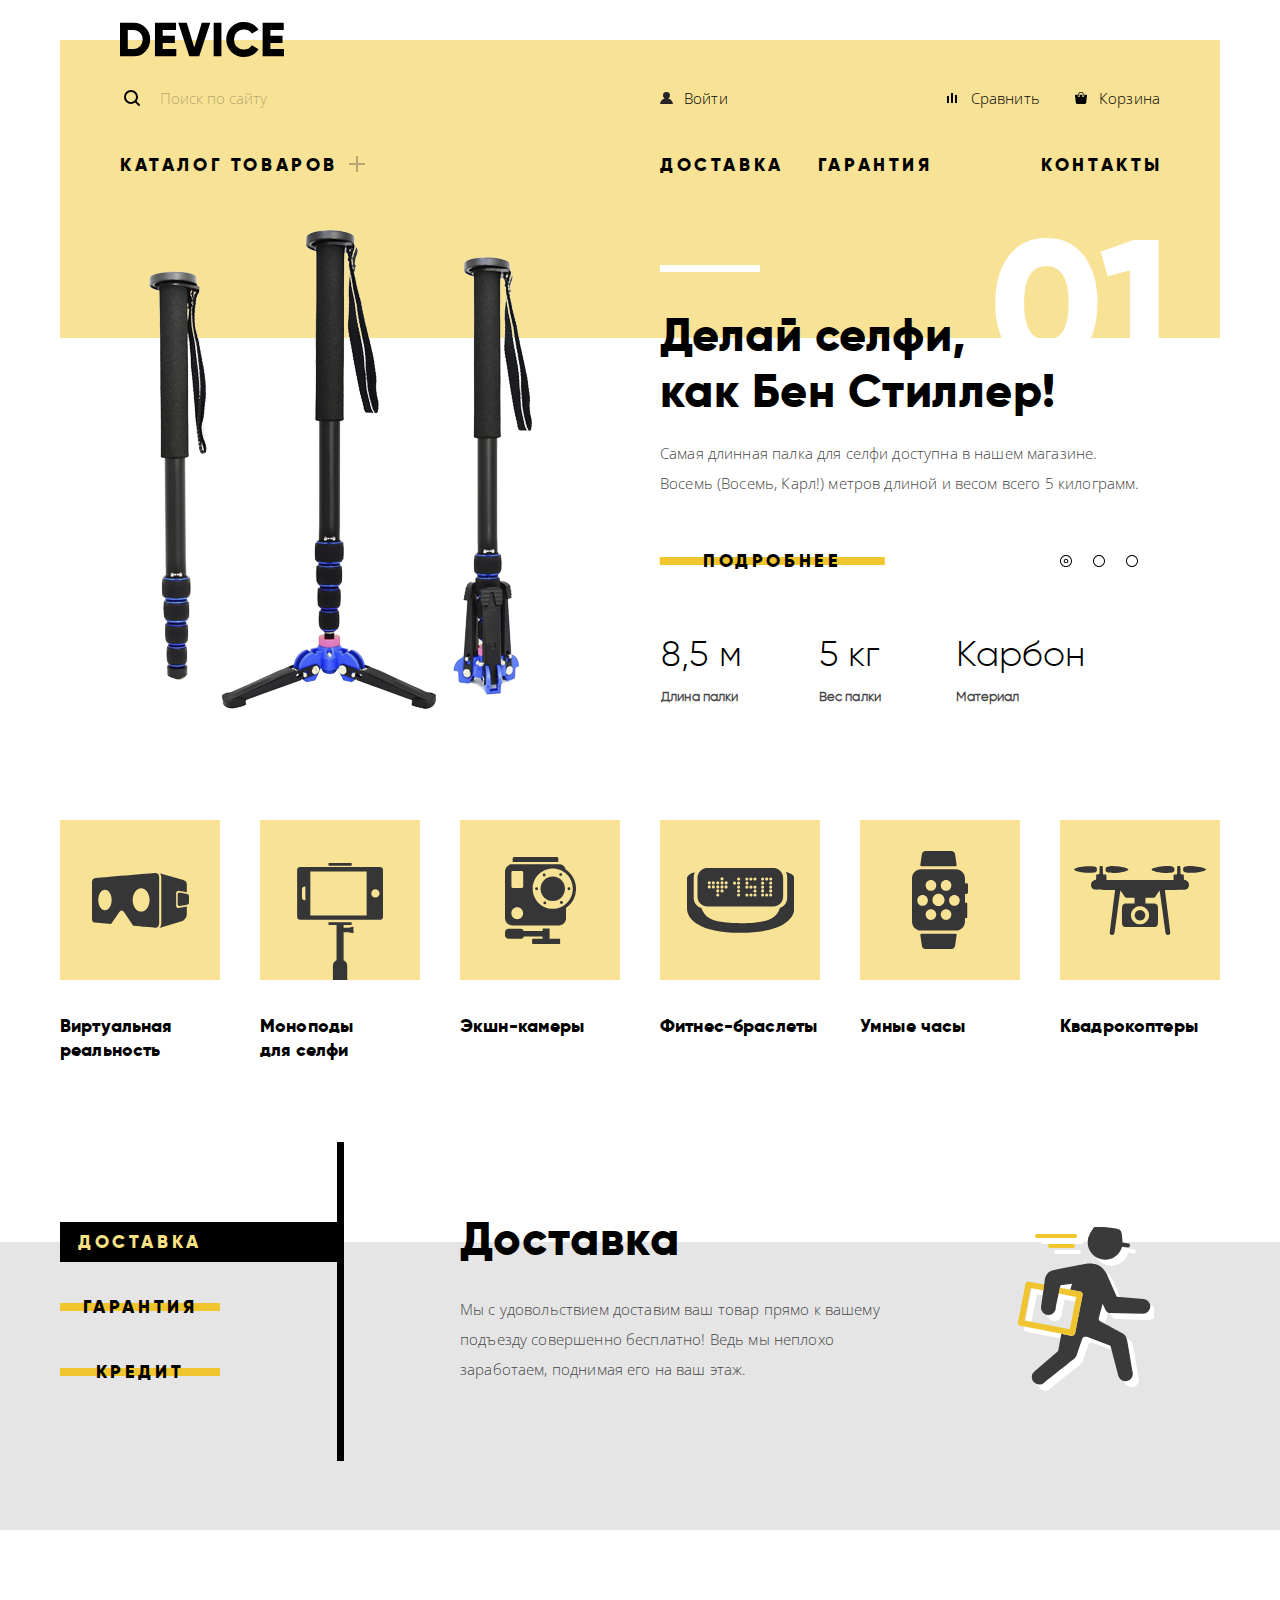
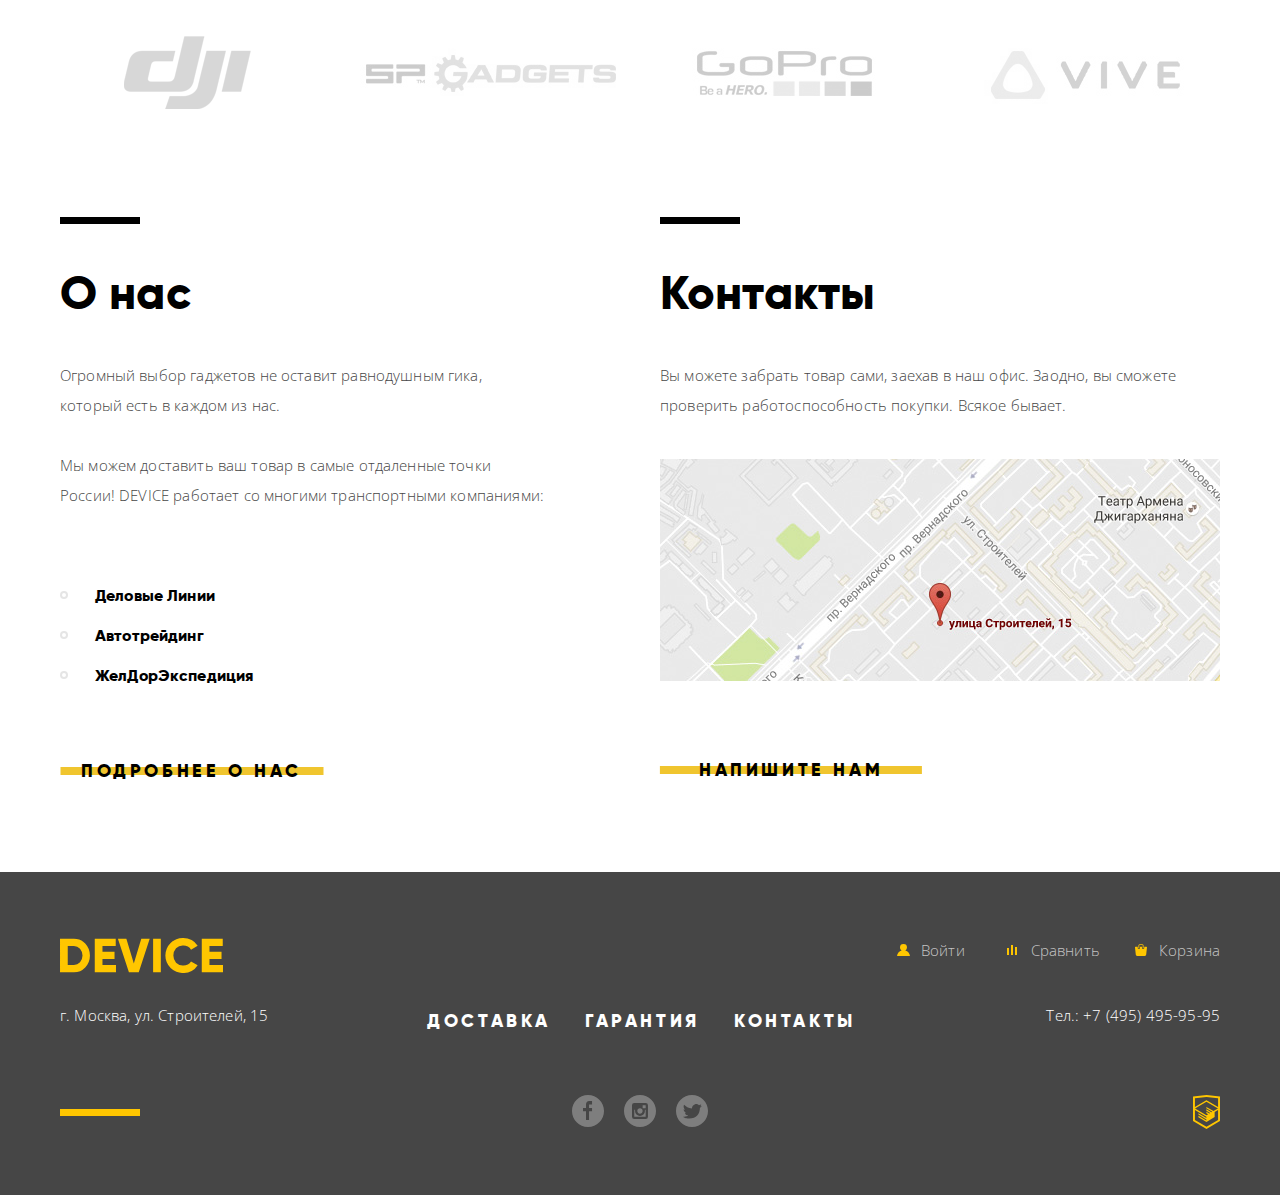
==== commit 4925f1c9: "Страница каталога" ====
--- a/index.html
+++ b/index.html
@@ -22,7 +22,6 @@
 			</div>
 			<div class="user-area">
 				<ul class="user-login" aria-label="Вход в аккаунт">
-					<!-- <li><a href="profile.html" class="user-name logged-in">Валентин Петухов</a></li> -->
 					<li><a href="login.html" class="login-link logged-out">Войти</a></li>
 				</ul>
 				<ul class="user-navigation" aria-label="Меню пользователя">
@@ -236,7 +235,6 @@
 				</a>
 				<div class="user-area">
 					<ul class="user-login" aria-label="Вход в аккаунт">
-						<!-- <li><a href="profile.html" class="user-name logged-in">Валентин Петухов</a></li> -->
 						<li><a href="login.html" class="login-link logged-out">Войти</a></li>
 					</ul>
 					<ul class="user-navigation" aria-label="Меню пользователя">
@@ -287,7 +285,6 @@
 	</section>
 	<section class="modal modal-map">
 		<h2 class="visually-hidden">Наш адрес</h2>
-		<!-- <img src="images/map-big.jpg" width="960" height="559" alt="Офис компании по адресу ул. Строителей, 15, Москва" /> -->
 		<iframe src="https://yandex.ru/map-widget/v1/-/CBqEE6UDKA" width="960" height="560"></iframe>
 		<button type="button" class="modal-close"><span class="visually-hidden">Закрыть</span></button>
 	</section>
--- a/css/style-min.css
+++ b/css/style-min.css
@@ -0,0 +1 @@
+.button,.search-form button{text-align:center;vertical-align:middle}@font-face{font-family:gilroylight;src:url(../fonts/gilroylight-webfont.woff2) format('woff2'),url(../fonts/gilroylight-webfont.woff) format('woff');font-weight:300;font-style:normal}@font-face{font-family:gilroyextrabold;src:url(../fonts/gilroyextrabold-webfont.woff2) format('woff2'),url(../fonts/gilroyextrabold-webfont.woff) format('woff');font-weight:900;font-style:normal}html{-webkit-box-sizing:border-box;box-sizing:border-box}*,::after,::before{-webkit-box-sizing:inherit;box-sizing:inherit}body{min-width:1200px;font-family:"Open Sans",Arial,sans-serif;font-size:15px;line-height:30px;font-weight:300;color:#464646;letter-spacing:.01em;background-color:#fff;margin:0;padding:40px 0 0}.button,.site-navigation ul{letter-spacing:.2em;text-transform:uppercase}.visually-hidden:not(:focus):not(:active),input[type=checkbox].visually-hidden,input[type=radio].visually-hidden,label.visually-hidden,label:focus.visually-hidden{position:absolute;width:1px;height:1px;margin:-1px;border:0;padding:0;white-space:nowrap;-webkit-clip-path:inset(100%);clip-path:inset(100%);clip:rect(0 0 0 0);overflow:hidden}a{text-decoration:none}img{max-width:100%;height:auto}.button{position:relative;display:inline-block;padding:8px 43px;font-family:gilroyextrabold,Arial,sans-serif;font-size:18px;line-height:24px;color:#000;background-color:transparent;border:none;cursor:pointer}.button:active,.search-form input,.tabs button:active{color:rgba(0,0,0,.3)}.button::after{content:'';position:absolute;z-index:-1;-webkit-transition:all .3s;-o-transition:all .3s;transition:all .3s;width:100%;height:8px;top:50%;left:50%;background:#f0c52e;-webkit-transform:translateX(-50%) translateY(-50%);-ms-transform:translateX(-50%) translateY(-50%);transform:translateX(-50%) translateY(-50%)}.button:hover::after{height:100%}.button.disabled,.button:disabled{cursor:default;opacity:.5;background-color:#eaeaea}.main-header{position:relative;background-color:#f7e296;min-height:186px;padding:34px 60px 0}.inner-page .main-header{margin-bottom:38px}.main-header a.logo{display:block;width:164px;height:36px;position:absolute;top:-18px}.inner-page a.logo:hover{cursor:pointer;opacity:.6}.inner-page a.logo:active,.inner-page a.logo:focus{cursor:pointer;opacity:.3}.search-form{width:440px}.search-form input{font:inherit;line-height:38px;background:url(../images/search.svg) left 4px center no-repeat;border:0;margin:0;padding:5px 5px 5px 40px}.search-form input[type=text]{line-height:normal;padding-top:14px;padding-right:15px;padding-bottom:14px}.search-form input::-webkit-input-placeholder{color:rgba(0,0,0,.3)}.search-form input::-moz-placeholder{color:rgba(0,0,0,.3)}.search-form input:-ms-input-placeholder{color:rgba(0,0,0,.3)}.search-form input:-moz-placeholder{color:rgba(0,0,0,.3)}.search-form input:hover{color:rgba(0,0,0,.6)}.search-form input:hover::-webkit-input-placeholder{color:rgba(0,0,0,.6)}.search-form input:hover::-moz-placeholder{color:rgba(0,0,0,.6)}.search-form input:hover:-ms-input-placeholder{color:rgba(0,0,0,.6)}.search-form input:hover:-moz-placeholder{color:rgba(0,0,0,.6)}.search-form input:focus{color:#000;background-position:left 4px top calc(50% + 1px);border-bottom:2px solid #000;padding-bottom:12px}.search-form button{font:inherit;color:#000;background-color:transparent;border:2px solid #000;padding:7px 19px;cursor:pointer}.search-form button:focus,.search-form button:hover{background-color:#000;color:#fff}.search-form button:active{color:rgba(255,255,255,.3)}.search-form input+button{display:none}.search-form input+button:active,.search-form input:focus+button,.search-form-field+input[type=submit]:active,.search-form-field:focus+input[type=submit]{display:inline-block;vertical-align:bottom}.site-navigation ul,.user-login,.user-navigation{list-style:none;padding:0;margin:0}.site-navigation a,.user-login a,.user-navigation a{display:inline-block;vertical-align:middle;color:#000;padding:9px 17px}.user-navigation li:last-child a{padding-right:0}.catalog-navigation>li:first-child a,.secondary-navigation li:first-child a{padding-left:0}.secondary-navigation li:last-child a{padding-right:0;margin-right:-3px}.toggle-submenu{position:relative}.toggle-submenu::after{content:"";position:absolute;top:9px;top:calc(50% - 9px);right:-10px;width:16px;height:16px;background:url(../images/plus.svg) no-repeat;opacity:.3}a.login-link.logged-in{color:rgba(0,0,0,.3);padding-left:0}.site-navigation a:focus,.site-navigation a:hover,.user-login a:focus,.user-login a:hover,.user-navigation a:focus,.user-navigation a:hover{color:rgba(0,0,0,.6)}.user-login a:focus::before,.user-login a:hover::before,.user-navigation a:focus::before,.user-navigation a:hover::before{opacity:.6}.categories-list a:active::before,.social a,.user-login a:active::before,.user-navigation a:active::before{opacity:.3}.site-navigation a:active,.user-login a:active,.user-navigation a:active{color:rgba(0,0,0,.3)}.user-login a.login-link.logged-out,.user-login a.user-name,.user-navigation a.cart,.user-navigation a.compare{position:relative;padding-left:24px}.user-navigation a.cart::before,.user-navigation a.compare::before{position:absolute;left:0;content:""}.user-navigation a.compare{padding-right:35px}.user-login a.login-link.logged-out::before,.user-login a.user-name.logged-in::before{content:"";position:absolute;top:18px;left:0;width:13px;height:12px;background:url(../images/user.svg) no-repeat}.user-navigation a.compare::before{top:19px;width:10px;height:10px;background:url(../images/compare.svg) no-repeat}.user-navigation a.cart::before{top:18px;width:12px;height:12px;background:url(../images/cart.svg) no-repeat}.main-footer .user-login a.login-link::before,.main-footer .user-login a.user-name.logged-in::before{background:url(../images/user-yellow.svg) no-repeat}.main-footer .user-navigation a.compare::before{background:url(../images/compare-yellow.svg) no-repeat}.main-footer .user-navigation a.cart::before{background:url(../images/cart-yellow.svg) no-repeat}.site-navigation ul{font-family:gilroyextrabold,Arial,sans-serif;font-size:18px;line-height:24px}.site-navigation ul.sub-menu{font-family:"Open Sans",Arial,sans-serif;font-size:15px;line-height:34px;font-weight:300;color:#000;letter-spacing:.01em;text-transform:none}.main-content h1,.product-info b,.product-info-content::before{font-family:gilroyextrabold,Arial,sans-serif}.mini-header{padding-left:60px;padding-right:60px}.main-content h1{font-size:47px;line-height:48px;font-weight:400;color:#000;margin:0 0 19px}.breadcrumbs{list-style:none;padding:0;margin:0 0 44px}.breadcrumbs li{position:relative;margin-right:31px}.breadcrumbs li:not(:last-child)::after{content:"";position:absolute;top:13px;right:-15px;width:4px;height:7px;background:url(../images/nav-arrow.svg)}#slide-1 .product-info-content::before,.product-info-content::before{content:"01"}.breadcrumbs li:last-child{margin-right:0}.breadcrumbs .current,.breadcrumbs a{color:rgba(0,0,0,.3)}.breadcrumbs a:focus,.breadcrumbs a:hover{color:rgba(0,0,0,.6)}.breadcrumbs a:active{color:rgba(0,0,0,.1)}.main-slider{position:relative}.main-slider .slider-controls,.main-slider .slides{list-style:none;padding:0;margin:0}.main-slider .slides{position:relative;background-image:-webkit-linear-gradient(top,#f7e296 112px,#fff 112px);background-image:-o-linear-gradient(top,#f7e296 112px,#fff 112px);background-image:linear-gradient(to bottom,#f7e296 112px,#fff 112px)}.main-slider .slider-controls{position:absolute;right:82px;top:329px;line-height:12px;font-size:0;z-index:20}.slider-controls li{display:inline-block;vertical-align:bottom;line-height:12px;margin:0 21px 0 0;position:relative}.slider-controls li:last-child{margin-right:0}.slider-control{position:relative;background:url(../images/slider-button-empty.svg) center center no-repeat;width:12px;height:12px;line-height:12px;border:0;padding:0;margin:0;cursor:pointer}.slider-control.active{background:url(../images/slider-button.svg) center center no-repeat}.product-image img{display:block;margin:0 auto}.product-info-content{position:relative;padding-top:39px;padding-right:50px}.product-info-content::before{position:absolute;right:50px;top:11px;width:180px;height:180px;font-size:179px;line-height:138px;color:#fff}#slide-2 .product-info-content::before{content:"02";right:72px}#slide-3 .product-info-content::before{content:"03";right:74px}#slide-2 .product-image img{position:relative;top:14px;left:9px}#slide-3 .product-image img{position:relative;top:67px;left:14px}.product-info b{display:block;position:relative;font-size:47px;line-height:56px;color:#000;letter-spacing:.01em;padding:43px 0 0;margin:0 0 18px}.product-info b::before{content:"";position:absolute;left:0;top:0;width:100px;height:7px;background-color:#fff}.categories-list a::before,.categories-list a:active::after{width:160px;height:160px;content:""}.product-info p{padding:0;margin:0 0 43px}.product-properties{border-collapse:collapse;font-family:gilroylight,Arial,sans-serif;font-size:36px;line-height:48px;color:#000;margin-top:48px}.product-properties th{font-size:13px;line-height:20px;color:#464646;text-align:left}.categories-list a,.tabs .button,.tabs a,.tabs button{display:block;font-size:18px;line-height:24px;font-family:gilroyextrabold,Arial,sans-serif}.product-properties td{padding-bottom:8px}.product-properties td:not(:last-child){padding-right:76px}.categories-list a{position:relative;color:#000}.categories-list a:active{color:rgba(0,0,0,.3)}.categories-list a::before{display:block;background-color:rgba(240,197,46,.5);background-position:center center;background-repeat:no-repeat;margin-bottom:34px}.categories-list a.vr::before{background-image:url(../images/popular-1.svg)}.categories-list a.catalog::before{background-image:url(../images/popular-2.svg);background-position:center bottom}.categories-list a.action-cam::before{background-image:url(../images/popular-3.svg)}.categories-list a.fitness::before{background-image:url(../images/popular-4.svg)}.categories-list a.smart-watch::before{background-image:url(../images/popular-5.svg)}.categories-list a.quadrocopter::before{background-image:url(../images/popular-6.svg)}.categories-list a:focus::before,.categories-list a:hover::before{background-color:#f0c52e}.categories-list a:active::after{position:absolute;top:0;left:0;background-color:#f0c52e;z-index:-1;opacity:1}.services{background-color:#e5e5e5;min-height:288px}.tabs{list-style:none;padding:0 80px 0 0;margin:-20px 0 0;position:relative;z-index:1}.tabs::after{content:"";position:absolute;top:-80px;right:76px;width:7px;height:319px;background-color:#000}.tabs li{margin-bottom:25px}.tabs .button,.tabs a,.tabs button{width:160px;letter-spacing:.2em;text-transform:uppercase;color:#000;border:0;text-align:center;padding-left:15px;padding-right:15px}.tabs button:active,.tabs button:focus{outline:0}.tab-item.active,.tab-item.active .button,.tab-item.active .button:active{color:#f7e184;background-color:#000}.tab-content .tab-pane{position:relative;padding-right:300px}.tab-content .tab-pane#credit::after,.tab-content .tab-pane#delivery::after,.tab-content .tab-pane#guarantee::after{position:absolute;content:""}.tab-pane:not(.active){display:none}.tab-content .tab-pane#delivery::after{top:11px;right:66px;width:136px;height:164px;background:url(../images/delivery.svg) no-repeat}.tab-content .tab-pane#guarantee::after{top:-13px;right:47px;width:171px;height:194px;background:url(../images/warranty.svg) no-repeat}.tab-content .tab-pane#credit::after{top:-13px;right:70px;width:156px;height:186px;background:url(../images/credit.svg) no-repeat}.tab-content h3{font-family:gilroyextrabold,Arial,sans-serif;font-size:47px;line-height:48px;font-weight:400;color:#000;letter-spacing:.02em;padding:0;margin:-26px 0 30px}.tab-content p{padding:0 0 20px;margin:0}.brands h2,.categories h2,.main-slider h2,.modal h2,.products h2,.services h2{font-family:gilroyextrabold,Arial,sans-serif;font-size:37px;line-height:40px;font-weight:400;color:#000}.brands-list a{display:block;width:260px;height:100px;position:relative;z-index:1}.brands-list a::before{content:"";position:absolute;top:0;left:0;width:100%;height:100%;opacity:0;z-index:-1}.brands-list a.dji::before{background:url(../images/brand-dji-color.png) no-repeat}.brands-list a.sp-gadgets::before{background:url(../images/brand-sp-gadgets-color.png) no-repeat}.brands-list a.go-pro::before{background:url(../images/brand-go-pro-color.png) no-repeat}.brands-list a.vive::before{background:url(../images/brand-vive-color.png) no-repeat}.brands-list img{display:block;opacity:.2}.brands-list a:hover img{opacity:0}.brands-list a:hover::before{opacity:1}.about-us h2,.contact h2{position:relative;font-family:gilroyextrabold,Arial,sans-serif;font-size:47px;line-height:48px;font-weight:400;color:#000;padding:53px 0 0;margin:0 0 42px}.about-us .delivery-companies,.sidebar h2,.sorting p{font-size:16px;font-family:gilroyextrabold,Arial,sans-serif;color:#000}.about-us h2::before,.contact h2::before{content:"";position:absolute;left:0;top:0;width:80px;height:7px;background-color:#000}.about-us p,.contact p{padding:0;margin:0 0 30px}.about-us p{padding-right:75px}.contact p{margin-bottom:39px}.about-us .delivery-companies{list-style:none;padding:0;margin:71px 0 50px}.delivery-companies li{position:relative;padding:0 0 10px 35px}.delivery-companies li::before{content:"";position:absolute;left:0;top:10px;width:8px;height:8px;border:2px solid #e5e5e5;border-radius:50%}.about-us .button{padding-left:21px;padding-right:21px}.contact .button{padding-left:39px;padding-right:39px}.contact img{display:block}.contact .map{margin-bottom:69px}.sidebar{background-color:#efefef;background-image:-webkit-linear-gradient(top,#dbdbdb 70px,#efefef 70px);background-image:-o-linear-gradient(top,#dbdbdb 70px,#efefef 70px);background-image:linear-gradient(to bottom,#dbdbdb 70px,#efefef 70px);padding:0 68px 60px 60px;position:relative;z-index:1}.sidebar h2{line-height:70px;margin:0 0 68px;padding:0}.sidebar h2,.sorting p{letter-spacing:.2em;text-transform:uppercase}.filter legend,.product-item,.product-item h3{line-height:24px;letter-spacing:.01em}.filter fieldset{border:none;padding:0;margin:0 0 31px}.filter fieldset.color{margin-bottom:26px}.filter fieldset.bluetooth{margin-bottom:27px}.filter legend{display:block;width:100%;font-family:gilroyextrabold,Arial,sans-serif;font-size:18px;color:#000;border-top:2px solid #000;padding:11px 0 0;margin:0 0 29px}.filter .color legend{padding-top:10px;margin-bottom:23px}.filter .bluetooth legend{margin-bottom:22px}.range-filter{width:200px;padding-top:5px}.range-controls{position:relative;margin-bottom:7px}.range-controls .scale{height:2px;background:#d7dcde}.range-controls .bar{width:70%;height:2px;background:#91c92f}.range-controls .toggle{position:absolute;top:-9px;left:0;width:20px;height:20px;padding:0;border:8px solid #fff;background-color:#ababab;-webkit-box-shadow:0 2px 1px 0 #cfcfcf;box-shadow:0 2px 1px 0 #cfcfcf;border-radius:50%;cursor:pointer}.range-controls .toggle-min{left:-5px}.range-controls .toggle-max{left:108px}.range-controls .toggle:active{top:-10px;width:22px;height:22px;border:9px solid #fff}.range-controls .toggle-min:active{left:-6px}.range-controls .toggle-max:active{left:107px}.price-controls label{display:inline-block;vertical-align:top;width:50%;font-family:gilroylight,Arial,sans-serif;font-size:14px;color:rgba(0,0,0,.2)}.price-controls input{width:60px;padding:8px 10px;margin-left:10px;font-family:Roboto,Arial,sans-serif;font-size:16px;text-align:center;color:#283136;border:none;border-radius:5px;background:#f1f1f1}.max-price{text-align:right;position:relative;left:-55px}.filter ul{list-style:none;font-size:14px;color:#000;padding:0;margin:0}.filter-option{margin-bottom:10px;padding-left:39px}.filter-option label{position:relative;display:block;cursor:pointer;-webkit-user-select:none;-moz-user-select:none;-ms-user-select:none;user-select:none}.filter-input-checkbox+label::before,.filter-input-checkbox:checked+label::after{content:"";position:absolute;left:-40px;height:23px}.filter-input-checkbox+label::before{top:4px;top:calc(50% - 11px);width:23px;background:url(../images/checkbox-off.svg) no-repeat}.filter-input-checkbox:checked+label::after{top:4px;top:calc(50% - 11px);width:27px;background:url(../images/checkbox-on.svg) no-repeat}.filter-input-radio+label::before,.filter-input-radio:checked+label::after{content:"";position:absolute;left:-40px;width:25px;height:25px}.filter-input-radio+label::before{top:2px;top:calc(50% - 12px);background:url(../images/radio-off.svg) no-repeat}.filter-input-radio:checked+label::after{top:2px;top:calc(50% - 12px);background:url(../images/radio-on.svg) no-repeat}.filter-input+label:hover::before,.filter-input:enabled:checked+label:hover::after,.filter-input:enabled:checked:hover+label::after,.filter-input:hover+label::before{opacity:.6}.filter-input+label:active::before,.filter-input:enabled:checked:active+label::after{opacity:1}.filter-input:disabled+label{color:#a6a6a6}.filter-input:disabled+label::before{opacity:.25}.filter .button{padding-left:40px;padding-right:40px}.sorting{background-color:#ebebeb;padding-left:72px}.sorting>p{padding:0;margin:0 56px 0 0}.sorting ul{list-style:none;padding:0;margin:0}.sorting a{color:rgba(0,0,0,.3)}.sorting-options li:not(:first-child) a{padding-left:12px}.sorting-options li:not(:last-child) a{padding-right:13px}.asc-desc a:hover,.sorting-options a:hover{color:rgba(0,0,0,.6)}.asc-desc a:active,.sorting-options .active a,.sorting-options a:active{color:#000}.sorting .asc-desc{margin-left:auto}.asc-desc li:first-child a{padding-right:19px}.asc-desc svg{fill:rgba(0,0,0,.2)}.asc-desc svg:focus,.asc-desc svg:hover{fill:rgba(0,0,0,.4)}.asc-desc a.active svg,.asc-desc svg:active{fill:#000}.product-list{list-style:none;padding:69px 0 0 72px;margin:0}.product-list .product-item{position:relative;width:360px;margin-right:40px;margin-bottom:45px}.product-list .product-item:nth-child(2n){margin-right:0}.product-item{font-family:gilroylight,Arial,sans-serif;font-size:16px;color:#464646}.modal label,.pagination,.product-item h3,.product-item.flag-new .product-item-image::after{font-family:gilroyextrabold,Arial,sans-serif}.product-item .actions,.product-item-image{width:360px;height:380px;padding:0;margin:0}.product-item img,.product-item-image a{display:block}.product-item h3,.product-item p{padding:0;margin:0}.product-item h3{font-size:18px;color:#000}.product-item .product-price,.product-item .product-title{margin-top:32px}.product-item .product-price{margin-left:20px}.product-item .actions{position:absolute;top:0;left:0;padding:172px 0 20px;background-color:rgba(238,238,238,.7);z-index:10;cursor:pointer;text-align:center;display:none}.product-item-image:hover .actions{display:block}.actions a{display:inline-block;vertical-align:middle}.copyright a,.social a{display:block;line-height:0}.actions a.button{margin-bottom:13px}.actions a.add{font-size:13px;color:rgba(0,0,0,.5)}.actions a.add:focus,.actions a.add:hover{color:#000}.actions a.add:active{color:rgba(0,0,0,.2)}.product-item.flag-new .product-item-image::after{content:"NEW";position:absolute;top:29px;right:27px;width:60px;height:60px;font-size:14px;line-height:56px;text-align:center;letter-spacing:.05em;text-transform:uppercase;color:rgba(0,0,0,.2);border:2px solid rgba(0,0,0,.2);border-radius:50%}.pagination{list-style:none;background-color:#ebebeb;font-size:16px;line-height:24px;letter-spacing:.2em;text-transform:uppercase;padding:0;margin:-9px 0 0 72px}.pagination-number.prev{margin-right:auto}.pagination-number.next{margin-left:auto}.pagination-number:nth-child(2){margin-left:10px}.pagination a{display:block;color:rgba(0,0,0,.3);padding:23px 14px}.pagination-number.current a,.pagination-number.next a,.pagination-number.prev a{color:#000}.pagination-number.next a,.pagination-number.prev a{padding-left:30px;padding-right:27px}.pagination-number:focus a,.pagination-number:hover a{color:rgba(0,0,0,.6)}.pagination-number:active a{color:#000}.pagination-number.next a:focus,.pagination-number.next a:hover,.pagination-number.prev a:focus,.pagination-number.prev a:hover{color:#000;background-color:#d9d9d9}.pagination-number.next a:active,.pagination-number.prev a:active{color:rgba(0,0,0,.3)}.pagination-number.current a:focus,.pagination-number.current a:hover{color:#000;background-color:transparent}.main-footer{background:#464646;color:#fff;margin-top:81px}.inner-page .main-footer{margin-top:0}.main-footer a{color:#fff}.main-footer a.logo{width:163px;height:36px}.main-footer .user-area a{color:rgba(255,255,255,.7)}.main-footer a.login-link.logged-in{color:rgba(255,255,255,.3)}.main-footer .user-area a:hover{color:#fff}.main-footer .user-area a:active,.main-footer .user-area a:focus{color:rgba(255,255,255,.3)}.main-footer .site-navigation a:focus,.main-footer .site-navigation a:hover{color:rgba(255,255,255,.6)}.main-footer .site-navigation a:active{color:rgba(255,255,255,.3)}.social{list-style:none;padding:0;margin:0}.social li{line-height:0;margin-right:20px}.social li:last-child{margin-right:0}.social a{width:32px;height:32px}.social a:focus,.social a:hover{opacity:.6}.social a:active{opacity:.1}.social a[href*="facebook.com"]{background:url(../images/fb.svg) no-repeat}.social a[href*="instagram.com"]{background:url(../images/instagram.svg) no-repeat}.social a[href*="twitter.com"]{background:url(../images/twitter.svg) no-repeat}.copyright{padding:0 0 0 53px;margin:0}.modal-contact,.modal-map{top:70px;left:50%;width:960px;margin-left:-480px}.copyright a:focus,.copyright a:hover{opacity:.6}.copyright a:active{opacity:.3}@-webkit-keyframes bounce{0%{-webkit-transform:translateY(-2000px);transform:translateY(-2000px)}70%{-webkit-transform:translateY(30px);transform:translateY(30px)}90%{-webkit-transform:translateY(-10px);transform:translateY(-10px)}100%{-webkit-transform:translateY(0);transform:translateY(0)}}@keyframes bounce{0%{-webkit-transform:translateY(-2000px);transform:translateY(-2000px)}70%{-webkit-transform:translateY(30px);transform:translateY(30px)}90%{-webkit-transform:translateY(-10px);transform:translateY(-10px)}100%{-webkit-transform:translateY(0);transform:translateY(0)}}@-webkit-keyframes shake{0%,100%{-webkit-transform:translateX(0);transform:translateX(0)}10%,30%,50%,70%,90%{-webkit-transform:translateX(-10px);transform:translateX(-10px)}20%,40%,60%,80%{-webkit-transform:translateX(10px);transform:translateX(10px)}}@keyframes shake{0%,100%{-webkit-transform:translateX(0);transform:translateX(0)}10%,30%,50%,70%,90%{-webkit-transform:translateX(-10px);transform:translateX(-10px)}20%,40%,60%,80%{-webkit-transform:translateX(10px);transform:translateX(10px)}}.modal{position:fixed;display:none;color:#000;background-color:#fff;-webkit-box-shadow:0 10px 20px rgba(0,0,0,.2);box-shadow:0 10px 20px rgba(0,0,0,.2);z-index:1000}.modal-show{display:block;-webkit-animation:bounce .5s;animation:bounce .5s}.modal-error{-webkit-animation:shake .6s;animation:shake .6s}.modal-contact,.modal-map{background-color:#fff;-webkit-box-shadow:0 10px 20px rgba(0,0,0,.2);box-shadow:0 10px 20px rgba(0,0,0,.2)}.modal-contact{padding:93px 100px 77px}.modal-map{height:560px;-webkit-box-shadow:0 10px 20px 0 rgba(0,0,0,.2);box-shadow:0 10px 20px 0 rgba(0,0,0,.2)}.modal-map iframe{border:0}.modal-close{position:absolute;top:22px;right:22px;width:55px;height:55px;border:0;background:url(../images/modal-close.svg) no-repeat;opacity:.5;cursor:pointer}.modal-close:active,.modal-close:focus,.modal-close:hover{opacity:1}.contact-form{display:-webkit-box;display:-ms-flexbox;display:flex;-webkit-box-orient:horizontal;-webkit-box-direction:normal;-ms-flex-direction:row;flex-direction:row;-ms-flex-wrap:wrap;flex-wrap:wrap;-webkit-box-pack:justify;-ms-flex-pack:justify;justify-content:space-between;-webkit-box-align:start;-ms-flex-align:start;align-items:flex-start}.contact-form p{margin:0 0 34px}.contact-form-email,.contact-form-name{width:360px}.contact-form-msg{width:100%;margin-bottom:45px}.contact-form-msg textarea{min-height:156px}.contact-form .button{padding-left:35px;padding-right:33px}.modal label{display:block;font-size:18px;line-height:24px;letter-spacing:0;color:#000;background-color:#fff;padding:0;margin:0 0 6px}.header-container,.main-header .search-form{display:-webkit-box;display:-ms-flexbox;-webkit-box-orient:horizontal;-webkit-box-direction:normal}.contact-form input[type=email],.contact-form input[type=text],.contact-form textarea{font:inherit;font-size:14px;font-weight:400;line-height:normal;color:#464646;background-color:rgba(229,229,229,.5);border:0;padding:15px 20px 16px}.contact-form input[type=email],.contact-form input[type=text]{width:360px}.contact-form textarea{width:100%}.contact-form input[type=email]:hover,.contact-form input[type=text]:hover,.contact-form textarea:hover{background-color:rgba(229,229,229,.8)}.contact-form input[type=email]:focus,.contact-form input[type=text]:focus,.contact-form textarea:focus{background-color:#fff;outline:rgba(240,197,46,.5) solid 3px}.contact-form input.nonvalid,.contact-form textarea.nonvalid{background-color:rgba(237,181,181,.5)}.contact-form input::-webkit-input-placeholder{color:rgba(70,70,70,.4)}.contact-form input::-moz-placeholder{color:rgba(70,70,70,.4)}.contact-form input:-ms-input-placeholder{color:rgba(70,70,70,.4)}.contact-form input:-moz-placeholder{color:rgba(70,70,70,.4)}.contact-form textarea::-webkit-input-placeholder{color:rgba(70,70,70,.4)}.contact-form textarea::-moz-placeholder{color:rgba(70,70,70,.4)}.contact-form textarea:-ms-input-placeholder{color:rgba(70,70,70,.4)}.contact-form textarea:-moz-placeholder{color:rgba(70,70,70,.4)}.centered{width:1160px;margin:0 auto}.header-container{display:flex;-ms-flex-direction:row;flex-direction:row;-ms-flex-wrap:wrap;flex-wrap:wrap;-webkit-box-align:start;-ms-flex-align:start;align-items:flex-start}.main-header .search{-ms-flex-preferred-size:calc(50% - 20px);flex-basis:calc(50% - 20px)}.main-header .search,.main-header .user-area{margin-bottom:22px}.main-header .search-form{display:flex;-ms-flex-direction:row;flex-direction:row}.search-form input{-webkit-box-flex:1;-ms-flex-positive:1;flex-grow:1}.main-header .user-area{-ms-flex-preferred-size:calc(50% - 20px);flex-basis:calc(50% - 20px)}.main-header .site-navigation{-ms-flex-preferred-size:100%;flex-basis:100%}.breadcrumbs,.main-slider .slide{-webkit-box-orient:horizontal;-webkit-box-direction:normal;-ms-flex-direction:row}.main-slider{margin-bottom:99px}.main-slider .slide{display:-webkit-box;display:-ms-flexbox;display:flex;flex-direction:row;-webkit-box-pack:justify;-ms-flex-pack:justify;justify-content:space-between;position:relative;z-index:1;min-height:495px}.main-slider .slide:not(.active){display:none}.breadcrumbs,.categories-list{display:-webkit-box;display:-ms-flexbox}.main-slider .product-image,.main-slider .product-info{-webkit-box-flex:0;-ms-flex-positive:0;flex-grow:0;-ms-flex-negative:0;flex-shrink:0;-ms-flex-preferred-size:calc(50% - 20px);flex-basis:calc(50% - 20px)}.breadcrumbs{display:flex;flex-direction:row;-webkit-box-pack:start;-ms-flex-pack:start;justify-content:flex-start;-ms-flex-wrap:wrap;flex-wrap:wrap}.categories{margin-bottom:180px}.categories-list{list-style:none;display:flex;-webkit-box-orient:horizontal;-webkit-box-direction:normal;-ms-flex-direction:row;flex-direction:row;-webkit-box-pack:justify;-ms-flex-pack:justify;justify-content:space-between;-ms-flex-wrap:wrap;flex-wrap:wrap;padding:0;margin:0}.brands-list,.services-tabs{display:-webkit-box;display:-ms-flexbox;-webkit-box-orient:horizontal;-webkit-box-direction:normal}.categories-list .category{-webkit-box-flex:0;-ms-flex-positive:0;flex-grow:0;-ms-flex-negative:0;flex-shrink:0;-ms-flex-preferred-size:160px;flex-basis:160px;text-align:left}.services{margin-bottom:94px}.services-tabs{display:flex;-ms-flex-direction:row;flex-direction:row;-webkit-box-pack:justify;-ms-flex-pack:justify;justify-content:space-between}.services .tabs-container{-webkit-box-flex:0;-ms-flex-positive:0;flex-grow:0;-ms-flex-negative:0;flex-shrink:0;-ms-flex-preferred-size:360px;flex-basis:360px}.services .tab-content{-webkit-box-flex:0;-ms-flex-positive:0;flex-grow:0;-ms-flex-negative:0;flex-shrink:0;-ms-flex-preferred-size:760px;flex-basis:760px}.brands{margin-bottom:93px}.brands-list{list-style:none;display:flex;-ms-flex-direction:row;flex-direction:row;-webkit-box-pack:justify;-ms-flex-pack:justify;justify-content:space-between;padding:0;margin:0}.column-wrap,.footer-container{display:-webkit-box;display:-ms-flexbox}.brands .brand{-webkit-box-flex:0;-ms-flex-positive:0;flex-grow:0;-ms-flex-negative:0;flex-shrink:0;-ms-flex-preferred-size:calc(25% - 40px);flex-basis:calc(25% - 40px)}.column-wrap{display:flex;-webkit-box-orient:horizontal;-webkit-box-direction:normal;-ms-flex-direction:row;flex-direction:row;-webkit-box-pack:justify;-ms-flex-pack:justify;justify-content:space-between}.column-wrap>section{-ms-flex-preferred-size:calc(50% - 20px);flex-basis:calc(50% - 20px)}.main-footer{padding:54px 0 66px}.footer-container{display:flex;-webkit-box-orient:vertical;-webkit-box-direction:normal;-ms-flex-direction:column;flex-direction:column}.column-wrap-wide,.footer-container .footer-row,.middle-container{-webkit-box-orient:horizontal;-webkit-box-direction:normal}.footer-container .footer-row{display:-webkit-box;display:-ms-flexbox;display:flex;-ms-flex-direction:row;flex-direction:row;-ms-flex-wrap:wrap;flex-wrap:wrap;-webkit-box-pack:justify;-ms-flex-pack:justify;justify-content:space-between}.footer-container .footer-row:last-child::before{content:"";display:block;width:80px;height:7px;background:#ffc600;-ms-flex-item-align:center;-ms-grid-row-align:center;align-self:center}.footer-container .footer-row:first-child{margin-bottom:26px}.footer-container .footer-row:nth-child(2){margin-bottom:53px}.column-wrap-wide{width:100%;display:-webkit-box;display:-ms-flexbox;display:flex;-ms-flex-direction:row;flex-direction:row;-webkit-box-pack:center;-ms-flex-pack:center;justify-content:center;-webkit-box-align:stretch;-ms-flex-align:stretch;align-items:stretch;-ms-flex-line-pack:stretch;align-content:stretch}.middle-container,.sidebar-container{display:-webkit-box;display:-ms-flexbox}.left-container,.right-container{-webkit-box-flex:1;-ms-flex:1 1 auto;flex:1 1 auto}.left-container{background-image:-webkit-linear-gradient(top,#dbdbdb 70px,#efefef 70px);background-image:-o-linear-gradient(top,#dbdbdb 70px,#efefef 70px);background-image:linear-gradient(to bottom,#dbdbdb 70px,#efefef 70px)}.right-container{background-image:-webkit-linear-gradient(top,#ebebeb 70px,#fff 70px);background-image:-o-linear-gradient(top,#ebebeb 70px,#fff 70px);background-image:linear-gradient(to bottom,#ebebeb 70px,#fff 70px)}.middle-container{-ms-flex-preferred-size:1160px;flex-basis:1160px;display:flex;-ms-flex-direction:row;flex-direction:row;-webkit-box-align:stretch;-ms-flex-align:stretch;align-items:stretch;-ms-flex-line-pack:stretch;align-content:stretch}.products-container,.sidebar-container{-webkit-box-orient:horizontal;-webkit-box-direction:normal;-ms-flex-direction:row}.sidebar-container{display:flex;flex-direction:row;-webkit-box-pack:end;-ms-flex-pack:end;justify-content:flex-end}.products-container{display:-webkit-box;display:-ms-flexbox;display:flex;flex-direction:row;-webkit-box-pack:start;-ms-flex-pack:start;justify-content:flex-start}.main-header .user-area,.main-header .user-login{-webkit-box-orient:horizontal;-webkit-box-direction:normal;-ms-flex-direction:row}aside{width:328px}.products{width:832px;margin-bottom:77px}.main-header .user-area{display:-webkit-box;display:-ms-flexbox;display:flex;flex-direction:row;margin-left:auto}.main-header .user-login{margin-right:auto;display:-webkit-box;display:-ms-flexbox;display:flex;flex-direction:row}.main-footer .user-login{padding-right:25px;display:-webkit-box;display:-ms-flexbox;display:flex;-webkit-box-orient:horizontal;-webkit-box-direction:normal;-ms-flex-direction:row;flex-direction:row}.main-header .site-navigation,.user-navigation{display:-webkit-box;display:-ms-flexbox;-webkit-box-orient:horizontal;-webkit-box-direction:normal}.user-navigation{display:flex;-ms-flex-direction:row;flex-direction:row}.main-header .site-navigation{display:flex;-ms-flex-direction:row;flex-direction:row;-webkit-box-pack:justify;-ms-flex-pack:justify;justify-content:space-between;position:relative}.catalog-navigation{-ms-flex-preferred-size:calc(50% - 20px);flex-basis:calc(50% - 20px);display:-webkit-box;display:-ms-flexbox;display:flex;-webkit-box-orient:horizontal;-webkit-box-direction:normal;-ms-flex-direction:row;flex-direction:row}.catalog-navigation>li{width:100%}.sub-menu li{margin-right:48px}.sub-menu li:nth-last-child(2){margin-bottom:50px}.sub-menu li:last-child{margin-left:18px}.sub-menu a{padding:0 10px}.sub-menu,.sub-menu::before{position:absolute;background-color:#f7e296}.sub-menu{height:153px;line-height:25px;background-color:#e42e2e;display:none;z-index:100}.site-navigation ul.sub-menu{padding-top:10px;padding-bottom:20px}.sub-menu::before{content:"";bottom:0;left:-60px;z-index:-1;width:1160px;height:100%;padding-top:0}.sub-menu:hover,.toggle-submenu:focus+.sub-menu,.toggle-submenu:hover+.sub-menu{display:-webkit-box;display:-ms-flexbox;display:flex;-webkit-box-orient:vertical;-webkit-box-direction:normal;-ms-flex-direction:column;flex-direction:column;-ms-flex-wrap:wrap;flex-wrap:wrap}.main-header .secondary-navigation{-ms-flex-preferred-size:calc(50% - 20px);flex-basis:calc(50% - 20px);display:-webkit-box;display:-ms-flexbox;display:flex;-webkit-box-orient:horizontal;-webkit-box-direction:normal;-ms-flex-direction:row;flex-direction:row}.main-header .secondary-navigation li:last-child{margin-left:auto}.asc-desc,.pagination,.sorting,.sorting-options{display:-ms-flexbox;display:-webkit-box;display:flex;-webkit-box-orient:horizontal;-webkit-box-direction:normal;-ms-flex-direction:row;flex-direction:row}.sorting{-webkit-box-align:center;-ms-flex-align:center;align-items:center;min-height:70px;line-height:70px}.product-list{display:-webkit-box;display:-ms-flexbox;display:flex;-ms-flex-wrap:wrap;flex-wrap:wrap}.product-item,.product-item-info{display:-webkit-box;display:-ms-flexbox}.product-item{display:flex;-webkit-box-orient:vertical;-webkit-box-direction:normal;-ms-flex-direction:column;flex-direction:column}.product-item-info{-webkit-box-ordinal-group:2;-ms-flex-order:1;order:1;display:flex;-webkit-box-orient:horizontal;-webkit-box-direction:normal;-ms-flex-direction:row;flex-direction:row;-webkit-box-pack:justify;-ms-flex-pack:justify;justify-content:space-between;-webkit-box-align:baseline;-ms-flex-align:baseline;align-items:baseline}.main-footer .secondary-navigation,.main-footer .user-area{display:-webkit-box;display:-ms-flexbox;-webkit-box-orient:horizontal;-webkit-box-direction:normal}.product-item:nth-child(2) .product-title{max-width:230px}.product-price{-ms-flex-negative:0;flex-shrink:0}.main-footer a.logo{-ms-flex-preferred-size:163px;flex-basis:163px;-ms-flex-item-align:end;align-self:flex-end}.main-footer .user-area{display:flex;-ms-flex-direction:row;flex-direction:row}.main-footer .contacts,.main-footer .phone{-ms-flex-preferred-size:260px;flex-basis:260px;padding:0;margin:0}.main-footer .phone{text-align:right}.main-footer .secondary-navigation{display:flex;-ms-flex-direction:row;flex-direction:row}.main-footer .social{display:-webkit-box;display:-ms-flexbox;display:flex;-webkit-box-pack:end;-ms-flex-pack:end;justify-content:flex-end}
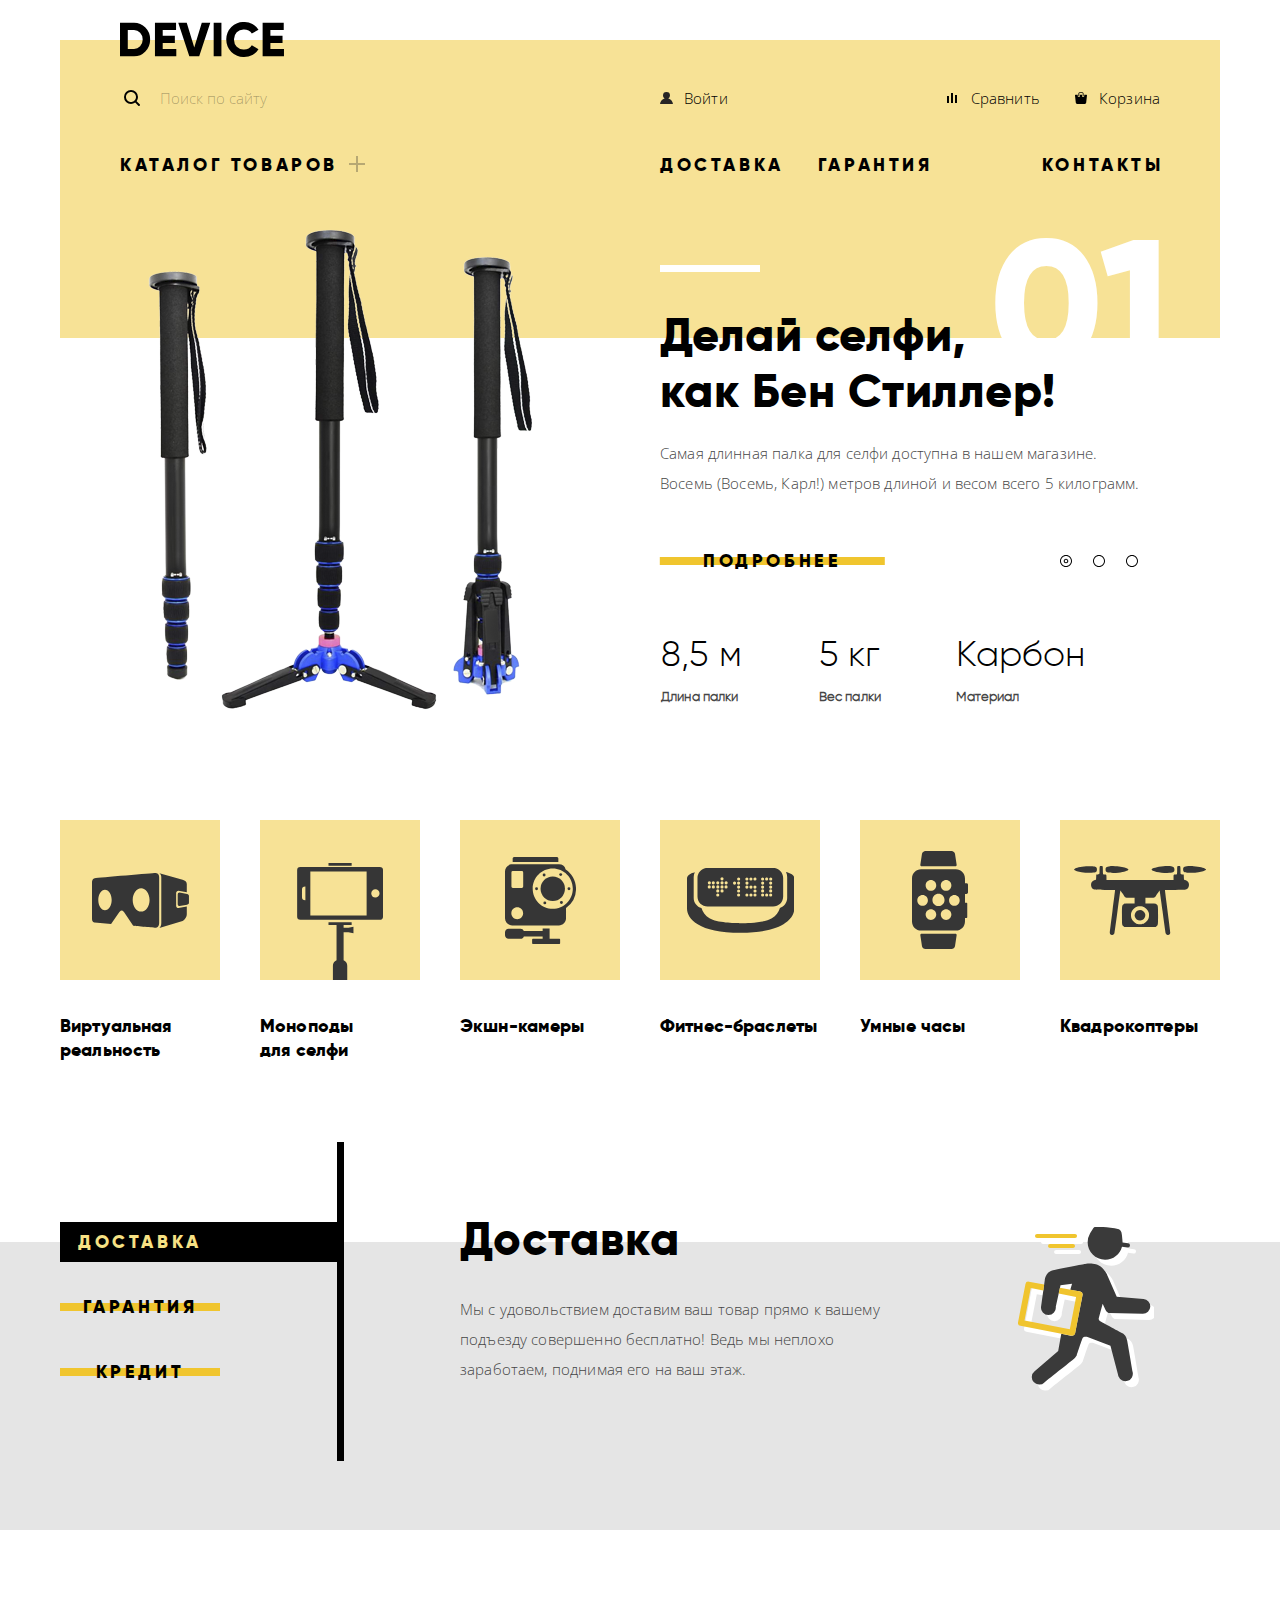
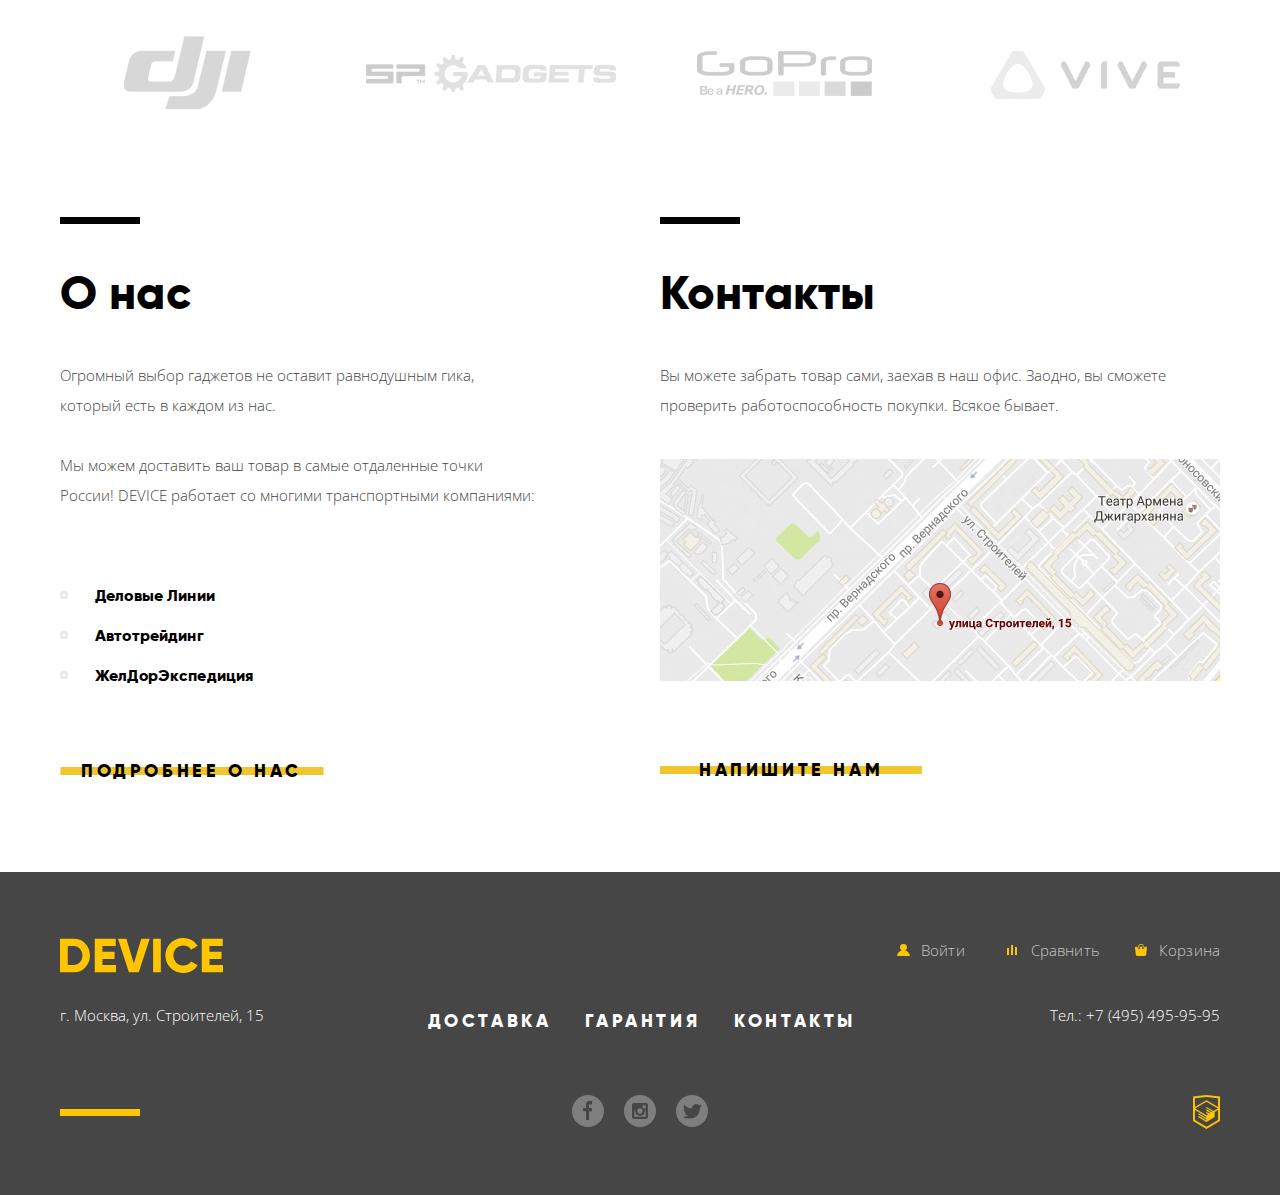
==== commit 12ccc39c: "Финальные изменения" ====
--- a/index.html
+++ b/index.html
@@ -56,7 +56,7 @@
 		<section class="main-slider centered">
 			<h2 class="visually-hidden">Популярные гаджеты</h2>
 			<ul class="slides">
-				<li class="slide active" id="slide-1">
+				<li class="slide slide-1 active" id="slide-1">
 					<div class="product-image">
 						<img src="images/slide-1.png" width="384" height="486" alt="Фотография палки для селфи" />
 					</div>
@@ -81,7 +81,7 @@
 						</div>
 					</div>
 				</li>
-				<li class="slide" id="slide-2">
+				<li class="slide slide-2" id="slide-2">
 					<div class="product-image">
 						<img src="images/slide-2.png" width="345" height="485" alt="Фотография фитнес-браслета" />
 					</div>
@@ -102,7 +102,7 @@
 						</div>
 					</div>
 				</li>
-				<li class="slide" id="slide-3">
+				<li class="slide slide-3" id="slide-3">
 					<div class="product-image">
 						<img src="images/slide-3.png" width="526" height="334" alt="Фотография фитнес-браслета" />
 					</div>
@@ -175,16 +175,16 @@
 						</ul>
 					</div>
 					<div class="tab-content">
-						<div class="tab-pane active" id="delivery">
+						<div class="tab-pane delivery active" id="delivery">
 							<h3>Доставка</h3>
 							<p>Мы с удовольствием доставим ваш товар прямо к вашему подъезду совершенно бесплатно! Ведь мы неплохо заработаем, поднимая его на ваш этаж.</p>
 						</div>
-						<div class="tab-pane" id="guarantee">
+						<div class="tab-pane guarantee" id="guarantee">
 							<h3>Гарантия</h3>
 							<p>Если из-за возгорания купленного у нас товара у вас сгорит дом — не переживайте, мы выдадим вам новый.<br />
 							Товар, не дом, конечно же.</p>
 						</div>
-						<div class="tab-pane" id="credit">
+						<div class="tab-pane credit" id="credit">
 							<h3>Кредит</h3>
 							<p>Залезть в долговую яму стало проще! Кредитные консультанты подберут для вас наиболее выгодные условия кредита. Выгодные для нашего банка, разумеется.</p>
 						</div>
--- a/css/style-min.css
+++ b/css/style-min.css
@@ -1 +1 @@
-.button,.search-form button{text-align:center;vertical-align:middle}@font-face{font-family:gilroylight;src:url(../fonts/gilroylight-webfont.woff2) format('woff2'),url(../fonts/gilroylight-webfont.woff) format('woff');font-weight:300;font-style:normal}@font-face{font-family:gilroyextrabold;src:url(../fonts/gilroyextrabold-webfont.woff2) format('woff2'),url(../fonts/gilroyextrabold-webfont.woff) format('woff');font-weight:900;font-style:normal}html{-webkit-box-sizing:border-box;box-sizing:border-box}*,::after,::before{-webkit-box-sizing:inherit;box-sizing:inherit}body{min-width:1200px;font-family:"Open Sans",Arial,sans-serif;font-size:15px;line-height:30px;font-weight:300;color:#464646;letter-spacing:.01em;background-color:#fff;margin:0;padding:40px 0 0}.button,.site-navigation ul{letter-spacing:.2em;text-transform:uppercase}.visually-hidden:not(:focus):not(:active),input[type=checkbox].visually-hidden,input[type=radio].visually-hidden,label.visually-hidden,label:focus.visually-hidden{position:absolute;width:1px;height:1px;margin:-1px;border:0;padding:0;white-space:nowrap;-webkit-clip-path:inset(100%);clip-path:inset(100%);clip:rect(0 0 0 0);overflow:hidden}a{text-decoration:none}img{max-width:100%;height:auto}.button{position:relative;display:inline-block;padding:8px 43px;font-family:gilroyextrabold,Arial,sans-serif;font-size:18px;line-height:24px;color:#000;background-color:transparent;border:none;cursor:pointer}.button:active,.search-form input,.tabs button:active{color:rgba(0,0,0,.3)}.button::after{content:'';position:absolute;z-index:-1;-webkit-transition:all .3s;-o-transition:all .3s;transition:all .3s;width:100%;height:8px;top:50%;left:50%;background:#f0c52e;-webkit-transform:translateX(-50%) translateY(-50%);-ms-transform:translateX(-50%) translateY(-50%);transform:translateX(-50%) translateY(-50%)}.button:hover::after{height:100%}.button.disabled,.button:disabled{cursor:default;opacity:.5;background-color:#eaeaea}.main-header{position:relative;background-color:#f7e296;min-height:186px;padding:34px 60px 0}.inner-page .main-header{margin-bottom:38px}.main-header a.logo{display:block;width:164px;height:36px;position:absolute;top:-18px}.inner-page a.logo:hover{cursor:pointer;opacity:.6}.inner-page a.logo:active,.inner-page a.logo:focus{cursor:pointer;opacity:.3}.search-form{width:440px}.search-form input{font:inherit;line-height:38px;background:url(../images/search.svg) left 4px center no-repeat;border:0;margin:0;padding:5px 5px 5px 40px}.search-form input[type=text]{line-height:normal;padding-top:14px;padding-right:15px;padding-bottom:14px}.search-form input::-webkit-input-placeholder{color:rgba(0,0,0,.3)}.search-form input::-moz-placeholder{color:rgba(0,0,0,.3)}.search-form input:-ms-input-placeholder{color:rgba(0,0,0,.3)}.search-form input:-moz-placeholder{color:rgba(0,0,0,.3)}.search-form input:hover{color:rgba(0,0,0,.6)}.search-form input:hover::-webkit-input-placeholder{color:rgba(0,0,0,.6)}.search-form input:hover::-moz-placeholder{color:rgba(0,0,0,.6)}.search-form input:hover:-ms-input-placeholder{color:rgba(0,0,0,.6)}.search-form input:hover:-moz-placeholder{color:rgba(0,0,0,.6)}.search-form input:focus{color:#000;background-position:left 4px top calc(50% + 1px);border-bottom:2px solid #000;padding-bottom:12px}.search-form button{font:inherit;color:#000;background-color:transparent;border:2px solid #000;padding:7px 19px;cursor:pointer}.search-form button:focus,.search-form button:hover{background-color:#000;color:#fff}.search-form button:active{color:rgba(255,255,255,.3)}.search-form input+button{display:none}.search-form input+button:active,.search-form input:focus+button,.search-form-field+input[type=submit]:active,.search-form-field:focus+input[type=submit]{display:inline-block;vertical-align:bottom}.site-navigation ul,.user-login,.user-navigation{list-style:none;padding:0;margin:0}.site-navigation a,.user-login a,.user-navigation a{display:inline-block;vertical-align:middle;color:#000;padding:9px 17px}.user-navigation li:last-child a{padding-right:0}.catalog-navigation>li:first-child a,.secondary-navigation li:first-child a{padding-left:0}.secondary-navigation li:last-child a{padding-right:0;margin-right:-3px}.toggle-submenu{position:relative}.toggle-submenu::after{content:"";position:absolute;top:9px;top:calc(50% - 9px);right:-10px;width:16px;height:16px;background:url(../images/plus.svg) no-repeat;opacity:.3}a.login-link.logged-in{color:rgba(0,0,0,.3);padding-left:0}.site-navigation a:focus,.site-navigation a:hover,.user-login a:focus,.user-login a:hover,.user-navigation a:focus,.user-navigation a:hover{color:rgba(0,0,0,.6)}.user-login a:focus::before,.user-login a:hover::before,.user-navigation a:focus::before,.user-navigation a:hover::before{opacity:.6}.categories-list a:active::before,.social a,.user-login a:active::before,.user-navigation a:active::before{opacity:.3}.site-navigation a:active,.user-login a:active,.user-navigation a:active{color:rgba(0,0,0,.3)}.user-login a.login-link.logged-out,.user-login a.user-name,.user-navigation a.cart,.user-navigation a.compare{position:relative;padding-left:24px}.user-navigation a.cart::before,.user-navigation a.compare::before{position:absolute;left:0;content:""}.user-navigation a.compare{padding-right:35px}.user-login a.login-link.logged-out::before,.user-login a.user-name.logged-in::before{content:"";position:absolute;top:18px;left:0;width:13px;height:12px;background:url(../images/user.svg) no-repeat}.user-navigation a.compare::before{top:19px;width:10px;height:10px;background:url(../images/compare.svg) no-repeat}.user-navigation a.cart::before{top:18px;width:12px;height:12px;background:url(../images/cart.svg) no-repeat}.main-footer .user-login a.login-link::before,.main-footer .user-login a.user-name.logged-in::before{background:url(../images/user-yellow.svg) no-repeat}.main-footer .user-navigation a.compare::before{background:url(../images/compare-yellow.svg) no-repeat}.main-footer .user-navigation a.cart::before{background:url(../images/cart-yellow.svg) no-repeat}.site-navigation ul{font-family:gilroyextrabold,Arial,sans-serif;font-size:18px;line-height:24px}.site-navigation ul.sub-menu{font-family:"Open Sans",Arial,sans-serif;font-size:15px;line-height:34px;font-weight:300;color:#000;letter-spacing:.01em;text-transform:none}.main-content h1,.product-info b,.product-info-content::before{font-family:gilroyextrabold,Arial,sans-serif}.mini-header{padding-left:60px;padding-right:60px}.main-content h1{font-size:47px;line-height:48px;font-weight:400;color:#000;margin:0 0 19px}.breadcrumbs{list-style:none;padding:0;margin:0 0 44px}.breadcrumbs li{position:relative;margin-right:31px}.breadcrumbs li:not(:last-child)::after{content:"";position:absolute;top:13px;right:-15px;width:4px;height:7px;background:url(../images/nav-arrow.svg)}#slide-1 .product-info-content::before,.product-info-content::before{content:"01"}.breadcrumbs li:last-child{margin-right:0}.breadcrumbs .current,.breadcrumbs a{color:rgba(0,0,0,.3)}.breadcrumbs a:focus,.breadcrumbs a:hover{color:rgba(0,0,0,.6)}.breadcrumbs a:active{color:rgba(0,0,0,.1)}.main-slider{position:relative}.main-slider .slider-controls,.main-slider .slides{list-style:none;padding:0;margin:0}.main-slider .slides{position:relative;background-image:-webkit-linear-gradient(top,#f7e296 112px,#fff 112px);background-image:-o-linear-gradient(top,#f7e296 112px,#fff 112px);background-image:linear-gradient(to bottom,#f7e296 112px,#fff 112px)}.main-slider .slider-controls{position:absolute;right:82px;top:329px;line-height:12px;font-size:0;z-index:20}.slider-controls li{display:inline-block;vertical-align:bottom;line-height:12px;margin:0 21px 0 0;position:relative}.slider-controls li:last-child{margin-right:0}.slider-control{position:relative;background:url(../images/slider-button-empty.svg) center center no-repeat;width:12px;height:12px;line-height:12px;border:0;padding:0;margin:0;cursor:pointer}.slider-control.active{background:url(../images/slider-button.svg) center center no-repeat}.product-image img{display:block;margin:0 auto}.product-info-content{position:relative;padding-top:39px;padding-right:50px}.product-info-content::before{position:absolute;right:50px;top:11px;width:180px;height:180px;font-size:179px;line-height:138px;color:#fff}#slide-2 .product-info-content::before{content:"02";right:72px}#slide-3 .product-info-content::before{content:"03";right:74px}#slide-2 .product-image img{position:relative;top:14px;left:9px}#slide-3 .product-image img{position:relative;top:67px;left:14px}.product-info b{display:block;position:relative;font-size:47px;line-height:56px;color:#000;letter-spacing:.01em;padding:43px 0 0;margin:0 0 18px}.product-info b::before{content:"";position:absolute;left:0;top:0;width:100px;height:7px;background-color:#fff}.categories-list a::before,.categories-list a:active::after{width:160px;height:160px;content:""}.product-info p{padding:0;margin:0 0 43px}.product-properties{border-collapse:collapse;font-family:gilroylight,Arial,sans-serif;font-size:36px;line-height:48px;color:#000;margin-top:48px}.product-properties th{font-size:13px;line-height:20px;color:#464646;text-align:left}.categories-list a,.tabs .button,.tabs a,.tabs button{display:block;font-size:18px;line-height:24px;font-family:gilroyextrabold,Arial,sans-serif}.product-properties td{padding-bottom:8px}.product-properties td:not(:last-child){padding-right:76px}.categories-list a{position:relative;color:#000}.categories-list a:active{color:rgba(0,0,0,.3)}.categories-list a::before{display:block;background-color:rgba(240,197,46,.5);background-position:center center;background-repeat:no-repeat;margin-bottom:34px}.categories-list a.vr::before{background-image:url(../images/popular-1.svg)}.categories-list a.catalog::before{background-image:url(../images/popular-2.svg);background-position:center bottom}.categories-list a.action-cam::before{background-image:url(../images/popular-3.svg)}.categories-list a.fitness::before{background-image:url(../images/popular-4.svg)}.categories-list a.smart-watch::before{background-image:url(../images/popular-5.svg)}.categories-list a.quadrocopter::before{background-image:url(../images/popular-6.svg)}.categories-list a:focus::before,.categories-list a:hover::before{background-color:#f0c52e}.categories-list a:active::after{position:absolute;top:0;left:0;background-color:#f0c52e;z-index:-1;opacity:1}.services{background-color:#e5e5e5;min-height:288px}.tabs{list-style:none;padding:0 80px 0 0;margin:-20px 0 0;position:relative;z-index:1}.tabs::after{content:"";position:absolute;top:-80px;right:76px;width:7px;height:319px;background-color:#000}.tabs li{margin-bottom:25px}.tabs .button,.tabs a,.tabs button{width:160px;letter-spacing:.2em;text-transform:uppercase;color:#000;border:0;text-align:center;padding-left:15px;padding-right:15px}.tabs button:active,.tabs button:focus{outline:0}.tab-item.active,.tab-item.active .button,.tab-item.active .button:active{color:#f7e184;background-color:#000}.tab-content .tab-pane{position:relative;padding-right:300px}.tab-content .tab-pane#credit::after,.tab-content .tab-pane#delivery::after,.tab-content .tab-pane#guarantee::after{position:absolute;content:""}.tab-pane:not(.active){display:none}.tab-content .tab-pane#delivery::after{top:11px;right:66px;width:136px;height:164px;background:url(../images/delivery.svg) no-repeat}.tab-content .tab-pane#guarantee::after{top:-13px;right:47px;width:171px;height:194px;background:url(../images/warranty.svg) no-repeat}.tab-content .tab-pane#credit::after{top:-13px;right:70px;width:156px;height:186px;background:url(../images/credit.svg) no-repeat}.tab-content h3{font-family:gilroyextrabold,Arial,sans-serif;font-size:47px;line-height:48px;font-weight:400;color:#000;letter-spacing:.02em;padding:0;margin:-26px 0 30px}.tab-content p{padding:0 0 20px;margin:0}.brands h2,.categories h2,.main-slider h2,.modal h2,.products h2,.services h2{font-family:gilroyextrabold,Arial,sans-serif;font-size:37px;line-height:40px;font-weight:400;color:#000}.brands-list a{display:block;width:260px;height:100px;position:relative;z-index:1}.brands-list a::before{content:"";position:absolute;top:0;left:0;width:100%;height:100%;opacity:0;z-index:-1}.brands-list a.dji::before{background:url(../images/brand-dji-color.png) no-repeat}.brands-list a.sp-gadgets::before{background:url(../images/brand-sp-gadgets-color.png) no-repeat}.brands-list a.go-pro::before{background:url(../images/brand-go-pro-color.png) no-repeat}.brands-list a.vive::before{background:url(../images/brand-vive-color.png) no-repeat}.brands-list img{display:block;opacity:.2}.brands-list a:hover img{opacity:0}.brands-list a:hover::before{opacity:1}.about-us h2,.contact h2{position:relative;font-family:gilroyextrabold,Arial,sans-serif;font-size:47px;line-height:48px;font-weight:400;color:#000;padding:53px 0 0;margin:0 0 42px}.about-us .delivery-companies,.sidebar h2,.sorting p{font-size:16px;font-family:gilroyextrabold,Arial,sans-serif;color:#000}.about-us h2::before,.contact h2::before{content:"";position:absolute;left:0;top:0;width:80px;height:7px;background-color:#000}.about-us p,.contact p{padding:0;margin:0 0 30px}.about-us p{padding-right:75px}.contact p{margin-bottom:39px}.about-us .delivery-companies{list-style:none;padding:0;margin:71px 0 50px}.delivery-companies li{position:relative;padding:0 0 10px 35px}.delivery-companies li::before{content:"";position:absolute;left:0;top:10px;width:8px;height:8px;border:2px solid #e5e5e5;border-radius:50%}.about-us .button{padding-left:21px;padding-right:21px}.contact .button{padding-left:39px;padding-right:39px}.contact img{display:block}.contact .map{margin-bottom:69px}.sidebar{background-color:#efefef;background-image:-webkit-linear-gradient(top,#dbdbdb 70px,#efefef 70px);background-image:-o-linear-gradient(top,#dbdbdb 70px,#efefef 70px);background-image:linear-gradient(to bottom,#dbdbdb 70px,#efefef 70px);padding:0 68px 60px 60px;position:relative;z-index:1}.sidebar h2{line-height:70px;margin:0 0 68px;padding:0}.sidebar h2,.sorting p{letter-spacing:.2em;text-transform:uppercase}.filter legend,.product-item,.product-item h3{line-height:24px;letter-spacing:.01em}.filter fieldset{border:none;padding:0;margin:0 0 31px}.filter fieldset.color{margin-bottom:26px}.filter fieldset.bluetooth{margin-bottom:27px}.filter legend{display:block;width:100%;font-family:gilroyextrabold,Arial,sans-serif;font-size:18px;color:#000;border-top:2px solid #000;padding:11px 0 0;margin:0 0 29px}.filter .color legend{padding-top:10px;margin-bottom:23px}.filter .bluetooth legend{margin-bottom:22px}.range-filter{width:200px;padding-top:5px}.range-controls{position:relative;margin-bottom:7px}.range-controls .scale{height:2px;background:#d7dcde}.range-controls .bar{width:70%;height:2px;background:#91c92f}.range-controls .toggle{position:absolute;top:-9px;left:0;width:20px;height:20px;padding:0;border:8px solid #fff;background-color:#ababab;-webkit-box-shadow:0 2px 1px 0 #cfcfcf;box-shadow:0 2px 1px 0 #cfcfcf;border-radius:50%;cursor:pointer}.range-controls .toggle-min{left:-5px}.range-controls .toggle-max{left:108px}.range-controls .toggle:active{top:-10px;width:22px;height:22px;border:9px solid #fff}.range-controls .toggle-min:active{left:-6px}.range-controls .toggle-max:active{left:107px}.price-controls label{display:inline-block;vertical-align:top;width:50%;font-family:gilroylight,Arial,sans-serif;font-size:14px;color:rgba(0,0,0,.2)}.price-controls input{width:60px;padding:8px 10px;margin-left:10px;font-family:Roboto,Arial,sans-serif;font-size:16px;text-align:center;color:#283136;border:none;border-radius:5px;background:#f1f1f1}.max-price{text-align:right;position:relative;left:-55px}.filter ul{list-style:none;font-size:14px;color:#000;padding:0;margin:0}.filter-option{margin-bottom:10px;padding-left:39px}.filter-option label{position:relative;display:block;cursor:pointer;-webkit-user-select:none;-moz-user-select:none;-ms-user-select:none;user-select:none}.filter-input-checkbox+label::before,.filter-input-checkbox:checked+label::after{content:"";position:absolute;left:-40px;height:23px}.filter-input-checkbox+label::before{top:4px;top:calc(50% - 11px);width:23px;background:url(../images/checkbox-off.svg) no-repeat}.filter-input-checkbox:checked+label::after{top:4px;top:calc(50% - 11px);width:27px;background:url(../images/checkbox-on.svg) no-repeat}.filter-input-radio+label::before,.filter-input-radio:checked+label::after{content:"";position:absolute;left:-40px;width:25px;height:25px}.filter-input-radio+label::before{top:2px;top:calc(50% - 12px);background:url(../images/radio-off.svg) no-repeat}.filter-input-radio:checked+label::after{top:2px;top:calc(50% - 12px);background:url(../images/radio-on.svg) no-repeat}.filter-input+label:hover::before,.filter-input:enabled:checked+label:hover::after,.filter-input:enabled:checked:hover+label::after,.filter-input:hover+label::before{opacity:.6}.filter-input+label:active::before,.filter-input:enabled:checked:active+label::after{opacity:1}.filter-input:disabled+label{color:#a6a6a6}.filter-input:disabled+label::before{opacity:.25}.filter .button{padding-left:40px;padding-right:40px}.sorting{background-color:#ebebeb;padding-left:72px}.sorting>p{padding:0;margin:0 56px 0 0}.sorting ul{list-style:none;padding:0;margin:0}.sorting a{color:rgba(0,0,0,.3)}.sorting-options li:not(:first-child) a{padding-left:12px}.sorting-options li:not(:last-child) a{padding-right:13px}.asc-desc a:hover,.sorting-options a:hover{color:rgba(0,0,0,.6)}.asc-desc a:active,.sorting-options .active a,.sorting-options a:active{color:#000}.sorting .asc-desc{margin-left:auto}.asc-desc li:first-child a{padding-right:19px}.asc-desc svg{fill:rgba(0,0,0,.2)}.asc-desc svg:focus,.asc-desc svg:hover{fill:rgba(0,0,0,.4)}.asc-desc a.active svg,.asc-desc svg:active{fill:#000}.product-list{list-style:none;padding:69px 0 0 72px;margin:0}.product-list .product-item{position:relative;width:360px;margin-right:40px;margin-bottom:45px}.product-list .product-item:nth-child(2n){margin-right:0}.product-item{font-family:gilroylight,Arial,sans-serif;font-size:16px;color:#464646}.modal label,.pagination,.product-item h3,.product-item.flag-new .product-item-image::after{font-family:gilroyextrabold,Arial,sans-serif}.product-item .actions,.product-item-image{width:360px;height:380px;padding:0;margin:0}.product-item img,.product-item-image a{display:block}.product-item h3,.product-item p{padding:0;margin:0}.product-item h3{font-size:18px;color:#000}.product-item .product-price,.product-item .product-title{margin-top:32px}.product-item .product-price{margin-left:20px}.product-item .actions{position:absolute;top:0;left:0;padding:172px 0 20px;background-color:rgba(238,238,238,.7);z-index:10;cursor:pointer;text-align:center;display:none}.product-item-image:hover .actions{display:block}.actions a{display:inline-block;vertical-align:middle}.copyright a,.social a{display:block;line-height:0}.actions a.button{margin-bottom:13px}.actions a.add{font-size:13px;color:rgba(0,0,0,.5)}.actions a.add:focus,.actions a.add:hover{color:#000}.actions a.add:active{color:rgba(0,0,0,.2)}.product-item.flag-new .product-item-image::after{content:"NEW";position:absolute;top:29px;right:27px;width:60px;height:60px;font-size:14px;line-height:56px;text-align:center;letter-spacing:.05em;text-transform:uppercase;color:rgba(0,0,0,.2);border:2px solid rgba(0,0,0,.2);border-radius:50%}.pagination{list-style:none;background-color:#ebebeb;font-size:16px;line-height:24px;letter-spacing:.2em;text-transform:uppercase;padding:0;margin:-9px 0 0 72px}.pagination-number.prev{margin-right:auto}.pagination-number.next{margin-left:auto}.pagination-number:nth-child(2){margin-left:10px}.pagination a{display:block;color:rgba(0,0,0,.3);padding:23px 14px}.pagination-number.current a,.pagination-number.next a,.pagination-number.prev a{color:#000}.pagination-number.next a,.pagination-number.prev a{padding-left:30px;padding-right:27px}.pagination-number:focus a,.pagination-number:hover a{color:rgba(0,0,0,.6)}.pagination-number:active a{color:#000}.pagination-number.next a:focus,.pagination-number.next a:hover,.pagination-number.prev a:focus,.pagination-number.prev a:hover{color:#000;background-color:#d9d9d9}.pagination-number.next a:active,.pagination-number.prev a:active{color:rgba(0,0,0,.3)}.pagination-number.current a:focus,.pagination-number.current a:hover{color:#000;background-color:transparent}.main-footer{background:#464646;color:#fff;margin-top:81px}.inner-page .main-footer{margin-top:0}.main-footer a{color:#fff}.main-footer a.logo{width:163px;height:36px}.main-footer .user-area a{color:rgba(255,255,255,.7)}.main-footer a.login-link.logged-in{color:rgba(255,255,255,.3)}.main-footer .user-area a:hover{color:#fff}.main-footer .user-area a:active,.main-footer .user-area a:focus{color:rgba(255,255,255,.3)}.main-footer .site-navigation a:focus,.main-footer .site-navigation a:hover{color:rgba(255,255,255,.6)}.main-footer .site-navigation a:active{color:rgba(255,255,255,.3)}.social{list-style:none;padding:0;margin:0}.social li{line-height:0;margin-right:20px}.social li:last-child{margin-right:0}.social a{width:32px;height:32px}.social a:focus,.social a:hover{opacity:.6}.social a:active{opacity:.1}.social a[href*="facebook.com"]{background:url(../images/fb.svg) no-repeat}.social a[href*="instagram.com"]{background:url(../images/instagram.svg) no-repeat}.social a[href*="twitter.com"]{background:url(../images/twitter.svg) no-repeat}.copyright{padding:0 0 0 53px;margin:0}.modal-contact,.modal-map{top:70px;left:50%;width:960px;margin-left:-480px}.copyright a:focus,.copyright a:hover{opacity:.6}.copyright a:active{opacity:.3}@-webkit-keyframes bounce{0%{-webkit-transform:translateY(-2000px);transform:translateY(-2000px)}70%{-webkit-transform:translateY(30px);transform:translateY(30px)}90%{-webkit-transform:translateY(-10px);transform:translateY(-10px)}100%{-webkit-transform:translateY(0);transform:translateY(0)}}@keyframes bounce{0%{-webkit-transform:translateY(-2000px);transform:translateY(-2000px)}70%{-webkit-transform:translateY(30px);transform:translateY(30px)}90%{-webkit-transform:translateY(-10px);transform:translateY(-10px)}100%{-webkit-transform:translateY(0);transform:translateY(0)}}@-webkit-keyframes shake{0%,100%{-webkit-transform:translateX(0);transform:translateX(0)}10%,30%,50%,70%,90%{-webkit-transform:translateX(-10px);transform:translateX(-10px)}20%,40%,60%,80%{-webkit-transform:translateX(10px);transform:translateX(10px)}}@keyframes shake{0%,100%{-webkit-transform:translateX(0);transform:translateX(0)}10%,30%,50%,70%,90%{-webkit-transform:translateX(-10px);transform:translateX(-10px)}20%,40%,60%,80%{-webkit-transform:translateX(10px);transform:translateX(10px)}}.modal{position:fixed;display:none;color:#000;background-color:#fff;-webkit-box-shadow:0 10px 20px rgba(0,0,0,.2);box-shadow:0 10px 20px rgba(0,0,0,.2);z-index:1000}.modal-show{display:block;-webkit-animation:bounce .5s;animation:bounce .5s}.modal-error{-webkit-animation:shake .6s;animation:shake .6s}.modal-contact,.modal-map{background-color:#fff;-webkit-box-shadow:0 10px 20px rgba(0,0,0,.2);box-shadow:0 10px 20px rgba(0,0,0,.2)}.modal-contact{padding:93px 100px 77px}.modal-map{height:560px;-webkit-box-shadow:0 10px 20px 0 rgba(0,0,0,.2);box-shadow:0 10px 20px 0 rgba(0,0,0,.2)}.modal-map iframe{border:0}.modal-close{position:absolute;top:22px;right:22px;width:55px;height:55px;border:0;background:url(../images/modal-close.svg) no-repeat;opacity:.5;cursor:pointer}.modal-close:active,.modal-close:focus,.modal-close:hover{opacity:1}.contact-form{display:-webkit-box;display:-ms-flexbox;display:flex;-webkit-box-orient:horizontal;-webkit-box-direction:normal;-ms-flex-direction:row;flex-direction:row;-ms-flex-wrap:wrap;flex-wrap:wrap;-webkit-box-pack:justify;-ms-flex-pack:justify;justify-content:space-between;-webkit-box-align:start;-ms-flex-align:start;align-items:flex-start}.contact-form p{margin:0 0 34px}.contact-form-email,.contact-form-name{width:360px}.contact-form-msg{width:100%;margin-bottom:45px}.contact-form-msg textarea{min-height:156px}.contact-form .button{padding-left:35px;padding-right:33px}.modal label{display:block;font-size:18px;line-height:24px;letter-spacing:0;color:#000;background-color:#fff;padding:0;margin:0 0 6px}.header-container,.main-header .search-form{display:-webkit-box;display:-ms-flexbox;-webkit-box-orient:horizontal;-webkit-box-direction:normal}.contact-form input[type=email],.contact-form input[type=text],.contact-form textarea{font:inherit;font-size:14px;font-weight:400;line-height:normal;color:#464646;background-color:rgba(229,229,229,.5);border:0;padding:15px 20px 16px}.contact-form input[type=email],.contact-form input[type=text]{width:360px}.contact-form textarea{width:100%}.contact-form input[type=email]:hover,.contact-form input[type=text]:hover,.contact-form textarea:hover{background-color:rgba(229,229,229,.8)}.contact-form input[type=email]:focus,.contact-form input[type=text]:focus,.contact-form textarea:focus{background-color:#fff;outline:rgba(240,197,46,.5) solid 3px}.contact-form input.nonvalid,.contact-form textarea.nonvalid{background-color:rgba(237,181,181,.5)}.contact-form input::-webkit-input-placeholder{color:rgba(70,70,70,.4)}.contact-form input::-moz-placeholder{color:rgba(70,70,70,.4)}.contact-form input:-ms-input-placeholder{color:rgba(70,70,70,.4)}.contact-form input:-moz-placeholder{color:rgba(70,70,70,.4)}.contact-form textarea::-webkit-input-placeholder{color:rgba(70,70,70,.4)}.contact-form textarea::-moz-placeholder{color:rgba(70,70,70,.4)}.contact-form textarea:-ms-input-placeholder{color:rgba(70,70,70,.4)}.contact-form textarea:-moz-placeholder{color:rgba(70,70,70,.4)}.centered{width:1160px;margin:0 auto}.header-container{display:flex;-ms-flex-direction:row;flex-direction:row;-ms-flex-wrap:wrap;flex-wrap:wrap;-webkit-box-align:start;-ms-flex-align:start;align-items:flex-start}.main-header .search{-ms-flex-preferred-size:calc(50% - 20px);flex-basis:calc(50% - 20px)}.main-header .search,.main-header .user-area{margin-bottom:22px}.main-header .search-form{display:flex;-ms-flex-direction:row;flex-direction:row}.search-form input{-webkit-box-flex:1;-ms-flex-positive:1;flex-grow:1}.main-header .user-area{-ms-flex-preferred-size:calc(50% - 20px);flex-basis:calc(50% - 20px)}.main-header .site-navigation{-ms-flex-preferred-size:100%;flex-basis:100%}.breadcrumbs,.main-slider .slide{-webkit-box-orient:horizontal;-webkit-box-direction:normal;-ms-flex-direction:row}.main-slider{margin-bottom:99px}.main-slider .slide{display:-webkit-box;display:-ms-flexbox;display:flex;flex-direction:row;-webkit-box-pack:justify;-ms-flex-pack:justify;justify-content:space-between;position:relative;z-index:1;min-height:495px}.main-slider .slide:not(.active){display:none}.breadcrumbs,.categories-list{display:-webkit-box;display:-ms-flexbox}.main-slider .product-image,.main-slider .product-info{-webkit-box-flex:0;-ms-flex-positive:0;flex-grow:0;-ms-flex-negative:0;flex-shrink:0;-ms-flex-preferred-size:calc(50% - 20px);flex-basis:calc(50% - 20px)}.breadcrumbs{display:flex;flex-direction:row;-webkit-box-pack:start;-ms-flex-pack:start;justify-content:flex-start;-ms-flex-wrap:wrap;flex-wrap:wrap}.categories{margin-bottom:180px}.categories-list{list-style:none;display:flex;-webkit-box-orient:horizontal;-webkit-box-direction:normal;-ms-flex-direction:row;flex-direction:row;-webkit-box-pack:justify;-ms-flex-pack:justify;justify-content:space-between;-ms-flex-wrap:wrap;flex-wrap:wrap;padding:0;margin:0}.brands-list,.services-tabs{display:-webkit-box;display:-ms-flexbox;-webkit-box-orient:horizontal;-webkit-box-direction:normal}.categories-list .category{-webkit-box-flex:0;-ms-flex-positive:0;flex-grow:0;-ms-flex-negative:0;flex-shrink:0;-ms-flex-preferred-size:160px;flex-basis:160px;text-align:left}.services{margin-bottom:94px}.services-tabs{display:flex;-ms-flex-direction:row;flex-direction:row;-webkit-box-pack:justify;-ms-flex-pack:justify;justify-content:space-between}.services .tabs-container{-webkit-box-flex:0;-ms-flex-positive:0;flex-grow:0;-ms-flex-negative:0;flex-shrink:0;-ms-flex-preferred-size:360px;flex-basis:360px}.services .tab-content{-webkit-box-flex:0;-ms-flex-positive:0;flex-grow:0;-ms-flex-negative:0;flex-shrink:0;-ms-flex-preferred-size:760px;flex-basis:760px}.brands{margin-bottom:93px}.brands-list{list-style:none;display:flex;-ms-flex-direction:row;flex-direction:row;-webkit-box-pack:justify;-ms-flex-pack:justify;justify-content:space-between;padding:0;margin:0}.column-wrap,.footer-container{display:-webkit-box;display:-ms-flexbox}.brands .brand{-webkit-box-flex:0;-ms-flex-positive:0;flex-grow:0;-ms-flex-negative:0;flex-shrink:0;-ms-flex-preferred-size:calc(25% - 40px);flex-basis:calc(25% - 40px)}.column-wrap{display:flex;-webkit-box-orient:horizontal;-webkit-box-direction:normal;-ms-flex-direction:row;flex-direction:row;-webkit-box-pack:justify;-ms-flex-pack:justify;justify-content:space-between}.column-wrap>section{-ms-flex-preferred-size:calc(50% - 20px);flex-basis:calc(50% - 20px)}.main-footer{padding:54px 0 66px}.footer-container{display:flex;-webkit-box-orient:vertical;-webkit-box-direction:normal;-ms-flex-direction:column;flex-direction:column}.column-wrap-wide,.footer-container .footer-row,.middle-container{-webkit-box-orient:horizontal;-webkit-box-direction:normal}.footer-container .footer-row{display:-webkit-box;display:-ms-flexbox;display:flex;-ms-flex-direction:row;flex-direction:row;-ms-flex-wrap:wrap;flex-wrap:wrap;-webkit-box-pack:justify;-ms-flex-pack:justify;justify-content:space-between}.footer-container .footer-row:last-child::before{content:"";display:block;width:80px;height:7px;background:#ffc600;-ms-flex-item-align:center;-ms-grid-row-align:center;align-self:center}.footer-container .footer-row:first-child{margin-bottom:26px}.footer-container .footer-row:nth-child(2){margin-bottom:53px}.column-wrap-wide{width:100%;display:-webkit-box;display:-ms-flexbox;display:flex;-ms-flex-direction:row;flex-direction:row;-webkit-box-pack:center;-ms-flex-pack:center;justify-content:center;-webkit-box-align:stretch;-ms-flex-align:stretch;align-items:stretch;-ms-flex-line-pack:stretch;align-content:stretch}.middle-container,.sidebar-container{display:-webkit-box;display:-ms-flexbox}.left-container,.right-container{-webkit-box-flex:1;-ms-flex:1 1 auto;flex:1 1 auto}.left-container{background-image:-webkit-linear-gradient(top,#dbdbdb 70px,#efefef 70px);background-image:-o-linear-gradient(top,#dbdbdb 70px,#efefef 70px);background-image:linear-gradient(to bottom,#dbdbdb 70px,#efefef 70px)}.right-container{background-image:-webkit-linear-gradient(top,#ebebeb 70px,#fff 70px);background-image:-o-linear-gradient(top,#ebebeb 70px,#fff 70px);background-image:linear-gradient(to bottom,#ebebeb 70px,#fff 70px)}.middle-container{-ms-flex-preferred-size:1160px;flex-basis:1160px;display:flex;-ms-flex-direction:row;flex-direction:row;-webkit-box-align:stretch;-ms-flex-align:stretch;align-items:stretch;-ms-flex-line-pack:stretch;align-content:stretch}.products-container,.sidebar-container{-webkit-box-orient:horizontal;-webkit-box-direction:normal;-ms-flex-direction:row}.sidebar-container{display:flex;flex-direction:row;-webkit-box-pack:end;-ms-flex-pack:end;justify-content:flex-end}.products-container{display:-webkit-box;display:-ms-flexbox;display:flex;flex-direction:row;-webkit-box-pack:start;-ms-flex-pack:start;justify-content:flex-start}.main-header .user-area,.main-header .user-login{-webkit-box-orient:horizontal;-webkit-box-direction:normal;-ms-flex-direction:row}aside{width:328px}.products{width:832px;margin-bottom:77px}.main-header .user-area{display:-webkit-box;display:-ms-flexbox;display:flex;flex-direction:row;margin-left:auto}.main-header .user-login{margin-right:auto;display:-webkit-box;display:-ms-flexbox;display:flex;flex-direction:row}.main-footer .user-login{padding-right:25px;display:-webkit-box;display:-ms-flexbox;display:flex;-webkit-box-orient:horizontal;-webkit-box-direction:normal;-ms-flex-direction:row;flex-direction:row}.main-header .site-navigation,.user-navigation{display:-webkit-box;display:-ms-flexbox;-webkit-box-orient:horizontal;-webkit-box-direction:normal}.user-navigation{display:flex;-ms-flex-direction:row;flex-direction:row}.main-header .site-navigation{display:flex;-ms-flex-direction:row;flex-direction:row;-webkit-box-pack:justify;-ms-flex-pack:justify;justify-content:space-between;position:relative}.catalog-navigation{-ms-flex-preferred-size:calc(50% - 20px);flex-basis:calc(50% - 20px);display:-webkit-box;display:-ms-flexbox;display:flex;-webkit-box-orient:horizontal;-webkit-box-direction:normal;-ms-flex-direction:row;flex-direction:row}.catalog-navigation>li{width:100%}.sub-menu li{margin-right:48px}.sub-menu li:nth-last-child(2){margin-bottom:50px}.sub-menu li:last-child{margin-left:18px}.sub-menu a{padding:0 10px}.sub-menu,.sub-menu::before{position:absolute;background-color:#f7e296}.sub-menu{height:153px;line-height:25px;background-color:#e42e2e;display:none;z-index:100}.site-navigation ul.sub-menu{padding-top:10px;padding-bottom:20px}.sub-menu::before{content:"";bottom:0;left:-60px;z-index:-1;width:1160px;height:100%;padding-top:0}.sub-menu:hover,.toggle-submenu:focus+.sub-menu,.toggle-submenu:hover+.sub-menu{display:-webkit-box;display:-ms-flexbox;display:flex;-webkit-box-orient:vertical;-webkit-box-direction:normal;-ms-flex-direction:column;flex-direction:column;-ms-flex-wrap:wrap;flex-wrap:wrap}.main-header .secondary-navigation{-ms-flex-preferred-size:calc(50% - 20px);flex-basis:calc(50% - 20px);display:-webkit-box;display:-ms-flexbox;display:flex;-webkit-box-orient:horizontal;-webkit-box-direction:normal;-ms-flex-direction:row;flex-direction:row}.main-header .secondary-navigation li:last-child{margin-left:auto}.asc-desc,.pagination,.sorting,.sorting-options{display:-ms-flexbox;display:-webkit-box;display:flex;-webkit-box-orient:horizontal;-webkit-box-direction:normal;-ms-flex-direction:row;flex-direction:row}.sorting{-webkit-box-align:center;-ms-flex-align:center;align-items:center;min-height:70px;line-height:70px}.product-list{display:-webkit-box;display:-ms-flexbox;display:flex;-ms-flex-wrap:wrap;flex-wrap:wrap}.product-item,.product-item-info{display:-webkit-box;display:-ms-flexbox}.product-item{display:flex;-webkit-box-orient:vertical;-webkit-box-direction:normal;-ms-flex-direction:column;flex-direction:column}.product-item-info{-webkit-box-ordinal-group:2;-ms-flex-order:1;order:1;display:flex;-webkit-box-orient:horizontal;-webkit-box-direction:normal;-ms-flex-direction:row;flex-direction:row;-webkit-box-pack:justify;-ms-flex-pack:justify;justify-content:space-between;-webkit-box-align:baseline;-ms-flex-align:baseline;align-items:baseline}.main-footer .secondary-navigation,.main-footer .user-area{display:-webkit-box;display:-ms-flexbox;-webkit-box-orient:horizontal;-webkit-box-direction:normal}.product-item:nth-child(2) .product-title{max-width:230px}.product-price{-ms-flex-negative:0;flex-shrink:0}.main-footer a.logo{-ms-flex-preferred-size:163px;flex-basis:163px;-ms-flex-item-align:end;align-self:flex-end}.main-footer .user-area{display:flex;-ms-flex-direction:row;flex-direction:row}.main-footer .contacts,.main-footer .phone{-ms-flex-preferred-size:260px;flex-basis:260px;padding:0;margin:0}.main-footer .phone{text-align:right}.main-footer .secondary-navigation{display:flex;-ms-flex-direction:row;flex-direction:row}.main-footer .social{display:-webkit-box;display:-ms-flexbox;display:flex;-webkit-box-pack:end;-ms-flex-pack:end;justify-content:flex-end}
+.button,.search-form button{text-align:center;vertical-align:middle}@font-face{font-family:gilroylight;src:url(../fonts/gilroylight-webfont.woff2) format('woff2'),url(../fonts/gilroylight-webfont.woff) format('woff');font-weight:300;font-style:normal}@font-face{font-family:gilroyextrabold;src:url(../fonts/gilroyextrabold-webfont.woff2) format('woff2'),url(../fonts/gilroyextrabold-webfont.woff) format('woff');font-weight:900;font-style:normal}html{-webkit-box-sizing:border-box;box-sizing:border-box}*,::after,::before{-webkit-box-sizing:inherit;box-sizing:inherit}body{min-width:1200px;font-family:"Open Sans",Arial,sans-serif;font-size:15px;line-height:30px;font-weight:300;color:#464646;letter-spacing:.01em;background-color:#fff;margin:0;padding:40px 0 0}.button,.site-navigation ul{letter-spacing:.2em;text-transform:uppercase}.visually-hidden:not(:focus):not(:active),input[type=checkbox].visually-hidden,input[type=radio].visually-hidden,label.visually-hidden,label:focus.visually-hidden{position:absolute;width:1px;height:1px;margin:-1px;border:0;padding:0;white-space:nowrap;-webkit-clip-path:inset(100%);clip-path:inset(100%);clip:rect(0 0 0 0);overflow:hidden}a{text-decoration:none}img{max-width:100%;height:auto}.button{position:relative;display:inline-block;padding:8px 43px;font-family:gilroyextrabold,Arial,sans-serif;font-size:18px;line-height:24px;color:#000;background-color:transparent;border:none;cursor:pointer}.button:active,.search-form input,.tabs button:active{color:rgba(0,0,0,.3)}.button::after{content:'';position:absolute;z-index:-1;-webkit-transition:all .3s;-o-transition:all .3s;transition:all .3s;width:100%;height:8px;top:50%;left:50%;background:#f0c52e;-webkit-transform:translateX(-50%) translateY(-50%);-ms-transform:translateX(-50%) translateY(-50%);transform:translateX(-50%) translateY(-50%)}.button:hover::after{height:100%}.button.disabled,.button:disabled{cursor:default;opacity:.5;background-color:#eaeaea}.main-header{position:relative;background-color:#f7e296;min-height:186px;padding:34px 60px 0}.inner-page .main-header{margin-bottom:38px}.main-header a.logo{display:block;width:164px;height:36px;position:absolute;top:-18px}.inner-page a.logo:hover{cursor:pointer;opacity:.6}.inner-page a.logo:active,.inner-page a.logo:focus{cursor:pointer;opacity:.3}.search-form{width:440px}.search-form input{font:inherit;line-height:38px;background:url(../images/search.svg) left 4px center no-repeat;border:0;margin:0;padding:5px 5px 5px 40px}.search-form input[type=text]{line-height:normal;padding-top:14px;padding-right:15px;padding-bottom:14px}.search-form input::-webkit-input-placeholder{color:rgba(0,0,0,.3)}.search-form input::-moz-placeholder{color:rgba(0,0,0,.3)}.search-form input:-ms-input-placeholder{color:rgba(0,0,0,.3)}.search-form input:-moz-placeholder{color:rgba(0,0,0,.3)}.search-form input:hover{color:rgba(0,0,0,.6)}.search-form input:hover::-webkit-input-placeholder{color:rgba(0,0,0,.6)}.search-form input:hover::-moz-placeholder{color:rgba(0,0,0,.6)}.search-form input:hover:-ms-input-placeholder{color:rgba(0,0,0,.6)}.search-form input:hover:-moz-placeholder{color:rgba(0,0,0,.6)}.search-form input:focus{color:#000;background-position:left 4px top calc(50% + 1px);border-bottom:2px solid #000;padding-bottom:12px}.search-form button{font:inherit;color:#000;background-color:transparent;border:2px solid #000;padding:7px 19px;cursor:pointer}.search-form button:focus,.search-form button:hover{background-color:#000;color:#fff}.search-form button:active{color:rgba(255,255,255,.3)}.search-form input+button{display:none}.search-form input+button:active,.search-form input:focus+button,.search-form-field+input[type=submit]:active,.search-form-field:focus+input[type=submit]{display:inline-block;vertical-align:bottom}.site-navigation ul,.user-login,.user-navigation{list-style:none;padding:0;margin:0}.site-navigation a,.user-login a,.user-navigation a{display:inline-block;vertical-align:middle;color:#000;padding:9px 17px}.user-navigation li:last-child a{padding-right:0}.catalog-navigation>li:first-child a,.secondary-navigation li:first-child a{padding-left:0}.secondary-navigation li:last-child a{padding-right:0;margin-right:-.2em}.toggle-submenu{position:relative}.toggle-submenu::after{content:"";position:absolute;top:9px;top:calc(50% - 9px);right:-10px;width:16px;height:16px;background:url(../images/plus.svg) no-repeat;opacity:.3}a.login-link.logged-in{color:rgba(0,0,0,.3);padding-left:0}.site-navigation a:focus,.site-navigation a:hover,.user-login a:focus,.user-login a:hover,.user-navigation a:focus,.user-navigation a:hover{color:rgba(0,0,0,.6)}.user-login a:focus::before,.user-login a:hover::before,.user-navigation a:focus::before,.user-navigation a:hover::before{opacity:.6}.categories-list a:active::before,.social a,.user-login a:active::before,.user-navigation a:active::before{opacity:.3}.site-navigation a:active,.user-login a:active,.user-navigation a:active{color:rgba(0,0,0,.3)}.user-login a.login-link.logged-out,.user-login a.user-name,.user-navigation a.cart,.user-navigation a.compare{position:relative;padding-left:24px}.user-navigation a.cart::before,.user-navigation a.compare::before{position:absolute;left:0;content:""}.user-navigation a.compare{padding-right:35px}.user-login a.login-link.logged-out::before,.user-login a.user-name.logged-in::before{content:"";position:absolute;top:18px;left:0;width:13px;height:12px;background:url(../images/user.svg) no-repeat}.user-navigation a.compare::before{top:19px;width:10px;height:10px;background:url(../images/compare.svg) no-repeat}.user-navigation a.cart::before{top:18px;width:12px;height:12px;background:url(../images/cart.svg) no-repeat}.main-footer .user-login a.login-link::before,.main-footer .user-login a.user-name.logged-in::before{background:url(../images/user-yellow.svg) no-repeat}.main-footer .user-navigation a.compare::before{background:url(../images/compare-yellow.svg) no-repeat}.main-footer .user-navigation a.cart::before{background:url(../images/cart-yellow.svg) no-repeat}.site-navigation ul{font-family:gilroyextrabold,Arial,sans-serif;font-size:18px;line-height:24px}.site-navigation ul.sub-menu{font-family:"Open Sans",Arial,sans-serif;font-size:15px;line-height:34px;font-weight:300;color:#000;letter-spacing:.01em;text-transform:none}.main-content h1,.product-info b,.product-info-content::before{font-family:gilroyextrabold,Arial,sans-serif}.mini-header{padding-left:60px;padding-right:60px}.main-content h1{font-size:47px;line-height:48px;font-weight:400;color:#000;margin:0 0 19px}.breadcrumbs{list-style:none;padding:0;margin:0 0 44px}.breadcrumbs li{position:relative;margin-right:31px}.breadcrumbs li:not(:last-child)::after{content:"";position:absolute;top:13px;right:-15px;width:4px;height:7px;background:url(../images/nav-arrow.svg)}.product-info-content::before,.slide-1 .product-info-content::before{content:"01"}.breadcrumbs li:last-child{margin-right:0}.breadcrumbs .current,.breadcrumbs a{color:rgba(0,0,0,.3)}.breadcrumbs a:focus,.breadcrumbs a:hover{color:rgba(0,0,0,.6)}.breadcrumbs a:active{color:rgba(0,0,0,.1)}.main-slider{position:relative}.main-slider .slider-controls,.main-slider .slides{list-style:none;padding:0;margin:0}.main-slider .slides{position:relative;background-image:-webkit-linear-gradient(top,#f7e296 112px,#fff 112px);background-image:-o-linear-gradient(top,#f7e296 112px,#fff 112px);background-image:linear-gradient(to bottom,#f7e296 112px,#fff 112px)}.main-slider .slider-controls{position:absolute;right:82px;top:329px;line-height:12px;font-size:0;z-index:20}.slider-controls li{display:inline-block;vertical-align:bottom;line-height:12px;margin:0 21px 0 0;position:relative}.slider-controls li:last-child{margin-right:0}.slider-control{position:relative;background:url(../images/slider-button-empty.svg) center center no-repeat;width:12px;height:12px;line-height:12px;border:0;padding:0;margin:0;cursor:pointer}.slider-control.active{background:url(../images/slider-button.svg) center center no-repeat}.product-image img{display:block;margin:0 auto}.product-info-content{position:relative;padding-top:39px;padding-right:50px}.product-info-content::before{position:absolute;right:50px;top:11px;width:180px;height:180px;font-size:179px;line-height:138px;color:#fff}.slide-2 .product-info-content::before{content:"02";right:72px}.slide-3 .product-info-content::before{content:"03";right:74px}.slide-2 .product-image img{position:relative;top:14px;left:9px}.slide-3 .product-image img{position:relative;top:67px;left:14px}.product-info b{display:block;position:relative;font-size:47px;line-height:56px;color:#000;letter-spacing:.01em;padding:43px 0 0;margin:0 0 18px}.product-info b::before{content:"";position:absolute;left:0;top:0;width:100px;height:7px;background-color:#fff}.categories-list a::before,.categories-list a:active::after{width:160px;height:160px;content:""}.product-info p{padding:0;margin:0 0 43px}.product-properties{border-collapse:collapse;font-family:gilroylight,Arial,sans-serif;font-size:36px;line-height:48px;color:#000;margin-top:48px}.product-properties th{font-size:13px;line-height:20px;color:#464646;text-align:left}.categories-list a,.tabs .button,.tabs a,.tabs button{display:block;font-size:18px;line-height:24px;font-family:gilroyextrabold,Arial,sans-serif}.product-properties td{padding-bottom:8px}.product-properties td:not(:last-child){padding-right:76px}.categories-list a{position:relative;color:#000}.categories-list a:active{color:rgba(0,0,0,.3)}.categories-list a::before{display:block;background-color:rgba(240,197,46,.5);background-position:center center;background-repeat:no-repeat;margin-bottom:34px}.categories-list a.vr::before{background-image:url(../images/popular-1.svg)}.categories-list a.catalog::before{background-image:url(../images/popular-2.svg);background-position:center bottom}.categories-list a.action-cam::before{background-image:url(../images/popular-3.svg)}.categories-list a.fitness::before{background-image:url(../images/popular-4.svg)}.categories-list a.smart-watch::before{background-image:url(../images/popular-5.svg)}.categories-list a.quadrocopter::before{background-image:url(../images/popular-6.svg)}.categories-list a:focus::before,.categories-list a:hover::before{background-color:#f0c52e}.categories-list a:active::after{position:absolute;top:0;left:0;background-color:#f0c52e;z-index:-1;opacity:1}.services{background-color:#e5e5e5;min-height:288px}.tabs{list-style:none;padding:0 80px 0 0;margin:-20px 0 0;position:relative;z-index:1}.tabs::after{content:"";position:absolute;top:-80px;right:76px;width:7px;height:319px;background-color:#000}.tabs li{margin-bottom:25px}.tabs .button,.tabs a,.tabs button{width:160px;letter-spacing:.2em;text-transform:uppercase;color:#000;border:0;text-align:center;padding-left:15px;padding-right:15px}.tabs button:active,.tabs button:focus{outline:0}.tab-item.active,.tab-item.active .button,.tab-item.active .button:active{color:#f7e184;background-color:#000}.tab-content .tab-pane{position:relative;padding-right:300px}.tab-content .tab-pane.credit::after,.tab-content .tab-pane.delivery::after,.tab-content .tab-pane.guarantee::after{position:absolute;content:""}.tab-pane:not(.active){display:none}.tab-content .tab-pane.delivery::after{top:11px;right:66px;width:136px;height:164px;background:url(../images/delivery.svg) no-repeat}.tab-content .tab-pane.guarantee::after{top:-13px;right:47px;width:171px;height:194px;background:url(../images/warranty.svg) no-repeat}.tab-content .tab-pane.credit::after{top:-13px;right:70px;width:156px;height:186px;background:url(../images/credit.svg) no-repeat}.tab-content h3{font-family:gilroyextrabold,Arial,sans-serif;font-size:47px;line-height:48px;font-weight:400;color:#000;letter-spacing:.02em;padding:0;margin:-26px 0 30px}.tab-content p{padding:0 0 20px;margin:0}.brands h2,.categories h2,.main-slider h2,.modal h2,.products h2,.services h2{font-family:gilroyextrabold,Arial,sans-serif;font-size:37px;line-height:40px;font-weight:400;color:#000}.brands-list a{display:block;width:260px;height:100px;position:relative;z-index:1}.brands-list a::before{content:"";position:absolute;top:0;left:0;width:100%;height:100%;opacity:0;z-index:-1}.brands-list a.dji::before{background:url(../images/brand-dji-color.png) no-repeat}.brands-list a.sp-gadgets::before{background:url(../images/brand-sp-gadgets-color.png) no-repeat}.brands-list a.go-pro::before{background:url(../images/brand-go-pro-color.png) no-repeat}.brands-list a.vive::before{background:url(../images/brand-vive-color.png) no-repeat}.brands-list img{display:block;opacity:.2}.brands-list a:hover img{opacity:0}.brands-list a:hover::before{opacity:1}.about-us h2,.contact h2{position:relative;font-family:gilroyextrabold,Arial,sans-serif;font-size:47px;line-height:48px;font-weight:400;color:#000;padding:53px 0 0;margin:0 0 42px}.about-us .delivery-companies,.sidebar h2,.sorting p{font-size:16px;font-family:gilroyextrabold,Arial,sans-serif;color:#000}.about-us h2::before,.contact h2::before{content:"";position:absolute;left:0;top:0;width:80px;height:7px;background-color:#000}.about-us p,.contact p{letter-spacing:normal;padding:0;margin:0 0 30px}.about-us p{padding-right:85px}.contact p{margin-bottom:39px}.about-us .delivery-companies{list-style:none;padding:0;margin:71px 0 50px}.delivery-companies li{position:relative;padding:0 0 10px 35px}.delivery-companies li::before{content:"";position:absolute;left:0;top:10px;width:8px;height:8px;border:2px solid #e5e5e5;border-radius:50%}.about-us .button{padding-left:21px;padding-right:21px}.contact .button{padding-left:39px;padding-right:39px}.contact img{display:block}.contact .map{margin-bottom:69px}.sidebar{background-color:#efefef;background-image:-webkit-linear-gradient(top,#dbdbdb 70px,#efefef 70px);background-image:-o-linear-gradient(top,#dbdbdb 70px,#efefef 70px);background-image:linear-gradient(to bottom,#dbdbdb 70px,#efefef 70px);padding:0 68px 60px 60px;position:relative;z-index:1}.sidebar h2{line-height:70px;margin:0 0 68px;padding:0}.sidebar h2,.sorting p{letter-spacing:.2em;text-transform:uppercase}.filter legend,.product-item,.product-item h3{line-height:24px;letter-spacing:.01em}.filter fieldset{border:none;padding:0;margin:0 0 31px}.filter fieldset.color{margin-bottom:26px}.filter fieldset.bluetooth{margin-bottom:27px}.filter legend{display:block;width:100%;font-family:gilroyextrabold,Arial,sans-serif;font-size:18px;color:#000;border-top:2px solid #000;padding:11px 0 0;margin:0 0 29px}.filter .color legend{padding-top:10px;margin-bottom:23px}.filter .bluetooth legend{margin-bottom:22px}.range-filter{width:200px;padding-top:5px}.range-controls{position:relative;margin-bottom:7px}.range-controls .scale{height:2px;background:#d7dcde}.range-controls .bar{width:70%;height:2px;background:#91c92f}.range-controls .toggle{position:absolute;top:-9px;left:0;width:20px;height:20px;padding:0;border:8px solid #fff;background-color:#ababab;-webkit-box-shadow:0 2px 1px 0 #cfcfcf;box-shadow:0 2px 1px 0 #cfcfcf;border-radius:50%;cursor:pointer}.range-controls .toggle-min{left:-5px}.range-controls .toggle-max{left:108px}.range-controls .toggle:active{top:-10px;width:22px;height:22px;border:9px solid #fff}.range-controls .toggle-min:active{left:-6px}.range-controls .toggle-max:active{left:107px}.price-controls label{display:inline-block;vertical-align:top;width:50%;font-family:gilroylight,Arial,sans-serif;font-size:14px;color:rgba(0,0,0,.2)}.price-controls input{width:60px;padding:8px 10px;margin-left:10px;font-family:Roboto,Arial,sans-serif;font-size:16px;text-align:center;color:#283136;border:none;border-radius:5px;background:#f1f1f1}.max-price{text-align:right;position:relative;left:-55px}.filter ul{list-style:none;font-size:14px;color:#000;padding:0;margin:0}.filter-option{margin-bottom:10px;padding-left:39px}.filter-option label{position:relative;display:block;cursor:pointer;-webkit-user-select:none;-moz-user-select:none;-ms-user-select:none;user-select:none}.filter-input-checkbox+label::before,.filter-input-checkbox:checked+label::after{content:"";position:absolute;left:-40px;height:23px}.filter-input-checkbox+label::before{top:4px;top:calc(50% - 11px);width:23px;background:url(../images/checkbox-off.svg) no-repeat}.filter-input-checkbox:checked+label::after{top:4px;top:calc(50% - 11px);width:27px;background:url(../images/checkbox-on.svg) no-repeat}.filter-input-radio+label::before,.filter-input-radio:checked+label::after{content:"";position:absolute;left:-40px;width:25px;height:25px}.filter-input-radio+label::before{top:2px;top:calc(50% - 12px);background:url(../images/radio-off.svg) no-repeat}.filter-input-radio:checked+label::after{top:2px;top:calc(50% - 12px);background:url(../images/radio-on.svg) no-repeat}.filter-input+label:hover::before,.filter-input:enabled:checked+label:hover::after,.filter-input:enabled:checked:hover+label::after,.filter-input:hover+label::before{opacity:.6}.filter-input+label:active::before,.filter-input:enabled:checked:active+label::after{opacity:1}.filter-input:disabled+label{color:#a6a6a6}.filter-input:disabled+label::before{opacity:.25}.filter .button{padding-left:40px;padding-right:40px}.sorting{background-color:#ebebeb;padding-left:72px}.sorting>p{padding:0;margin:0 56px 0 0}.sorting ul{list-style:none;padding:0;margin:0}.sorting a{color:rgba(0,0,0,.3)}.sorting-options li:not(:first-child) a{padding-left:12px}.sorting-options li:not(:last-child) a{padding-right:13px}.asc-desc a:hover,.sorting-options a:hover{color:rgba(0,0,0,.6)}.asc-desc a:active,.sorting-options .active a,.sorting-options a:active{color:#000}.sorting .asc-desc{margin-left:auto}.asc-desc li:first-child a{padding-right:19px}.asc-desc svg{fill:rgba(0,0,0,.2)}.asc-desc svg:focus,.asc-desc svg:hover{fill:rgba(0,0,0,.4)}.asc-desc a.active svg,.asc-desc svg:active{fill:#000}.product-list{list-style:none;padding:69px 0 0 72px;margin:0}.product-list .product-item{position:relative;width:360px;margin-right:40px;margin-bottom:45px}.product-list .product-item:nth-child(2n){margin-right:0}.product-item{font-family:gilroylight,Arial,sans-serif;font-size:16px;color:#464646}.modal label,.pagination,.product-item h3,.product-item.flag-new .product-item-image::after{font-family:gilroyextrabold,Arial,sans-serif}.product-item .actions,.product-item-image{width:360px;height:380px;padding:0;margin:0}.product-item img,.product-item-image a{display:block}.product-item h3,.product-item p{padding:0;margin:0}.product-item h3{font-size:18px;color:#000}.product-item .product-price,.product-item .product-title{margin-top:32px}.product-item .product-price{margin-left:20px}.product-item .actions{position:absolute;top:0;left:0;padding:172px 0 20px;background-color:rgba(238,238,238,.7);z-index:10;cursor:pointer;text-align:center;display:none}.product-item-image:hover .actions{display:block}.actions a{display:inline-block;vertical-align:middle}.copyright a,.social a{display:block;line-height:0}.actions a.button{margin-bottom:13px}.actions a.add{font-size:13px;color:rgba(0,0,0,.5)}.actions a.add:focus,.actions a.add:hover{color:#000}.actions a.add:active{color:rgba(0,0,0,.2)}.product-item.flag-new .product-item-image::after{content:"NEW";position:absolute;top:29px;right:27px;width:60px;height:60px;font-size:14px;line-height:56px;text-align:center;letter-spacing:.05em;text-transform:uppercase;color:rgba(0,0,0,.2);border:2px solid rgba(0,0,0,.2);border-radius:50%}.pagination{list-style:none;background-color:#ebebeb;font-size:16px;line-height:24px;letter-spacing:.2em;text-transform:uppercase;padding:0;margin:-9px 0 0 72px}.pagination-number.prev{margin-right:auto}.pagination-number.next{margin-left:auto}.pagination-number:nth-child(2){margin-left:10px}.pagination a{display:block;color:rgba(0,0,0,.3);padding:23px 14px}.pagination-number.current a,.pagination-number.next a,.pagination-number.prev a{color:#000}.pagination-number.next a,.pagination-number.prev a{padding-left:30px;padding-right:27px}.pagination-number:focus a,.pagination-number:hover a{color:rgba(0,0,0,.6)}.pagination-number:active a{color:#000}.pagination-number.next a:focus,.pagination-number.next a:hover,.pagination-number.prev a:focus,.pagination-number.prev a:hover{color:#000;background-color:#d9d9d9}.pagination-number.next a:active,.pagination-number.prev a:active{color:rgba(0,0,0,.3)}.pagination-number.current a:focus,.pagination-number.current a:hover{color:#000;background-color:transparent}.main-footer{background:#464646;color:#fff;margin-top:81px}.inner-page .main-footer{margin-top:0}.main-footer a{color:#fff}.main-footer a.logo{width:163px;height:36px}.main-footer .user-area a{color:rgba(255,255,255,.7)}.main-footer a.login-link.logged-in{color:rgba(255,255,255,.3)}.main-footer .user-area a:hover{color:#fff}.main-footer .user-area a:active,.main-footer .user-area a:focus{color:rgba(255,255,255,.3)}.main-footer .site-navigation a:focus,.main-footer .site-navigation a:hover{color:rgba(255,255,255,.6)}.main-footer .site-navigation a:active{color:rgba(255,255,255,.3)}.social{list-style:none;padding:0;margin:0}.social li{line-height:0;margin-right:20px}.social li:last-child{margin-right:0}.social a{width:32px;height:32px}.social a:focus,.social a:hover{opacity:.6}.social a:active{opacity:.1}.social a[href*="facebook.com"]{background:url(../images/fb.svg) no-repeat}.social a[href*="instagram.com"]{background:url(../images/instagram.svg) no-repeat}.social a[href*="twitter.com"]{background:url(../images/twitter.svg) no-repeat}.copyright{padding:0 0 0 53px;margin:0}.modal-contact,.modal-map{top:70px;left:50%;width:960px;margin-left:-480px}.copyright a:focus,.copyright a:hover{opacity:.6}.copyright a:active{opacity:.3}@-webkit-keyframes bounce{0%{-webkit-transform:translateY(-2000px);transform:translateY(-2000px)}70%{-webkit-transform:translateY(30px);transform:translateY(30px)}90%{-webkit-transform:translateY(-10px);transform:translateY(-10px)}100%{-webkit-transform:translateY(0);transform:translateY(0)}}@keyframes bounce{0%{-webkit-transform:translateY(-2000px);transform:translateY(-2000px)}70%{-webkit-transform:translateY(30px);transform:translateY(30px)}90%{-webkit-transform:translateY(-10px);transform:translateY(-10px)}100%{-webkit-transform:translateY(0);transform:translateY(0)}}@-webkit-keyframes shake{0%,100%{-webkit-transform:translateX(0);transform:translateX(0)}10%,30%,50%,70%,90%{-webkit-transform:translateX(-10px);transform:translateX(-10px)}20%,40%,60%,80%{-webkit-transform:translateX(10px);transform:translateX(10px)}}@keyframes shake{0%,100%{-webkit-transform:translateX(0);transform:translateX(0)}10%,30%,50%,70%,90%{-webkit-transform:translateX(-10px);transform:translateX(-10px)}20%,40%,60%,80%{-webkit-transform:translateX(10px);transform:translateX(10px)}}.modal{position:fixed;display:none;color:#000;background-color:#fff;-webkit-box-shadow:0 10px 20px rgba(0,0,0,.2);box-shadow:0 10px 20px rgba(0,0,0,.2);z-index:1000}.modal-show{display:block;-webkit-animation:bounce .5s;animation:bounce .5s}.modal-error{-webkit-animation:shake .6s;animation:shake .6s}.modal-contact,.modal-map{background-color:#fff;-webkit-box-shadow:0 10px 20px rgba(0,0,0,.2);box-shadow:0 10px 20px rgba(0,0,0,.2)}.modal-contact{padding:93px 100px 77px}.modal-map{height:560px;-webkit-box-shadow:0 10px 20px 0 rgba(0,0,0,.2);box-shadow:0 10px 20px 0 rgba(0,0,0,.2)}.modal-map iframe{border:0}.modal-close{position:absolute;top:22px;right:22px;width:55px;height:55px;border:0;background:url(../images/modal-close.svg) no-repeat;opacity:.5;cursor:pointer}.modal-close:active,.modal-close:focus,.modal-close:hover{opacity:1}.contact-form{display:-webkit-box;display:-ms-flexbox;display:flex;-webkit-box-orient:horizontal;-webkit-box-direction:normal;-ms-flex-direction:row;flex-direction:row;-ms-flex-wrap:wrap;flex-wrap:wrap;-webkit-box-pack:justify;-ms-flex-pack:justify;justify-content:space-between;-webkit-box-align:start;-ms-flex-align:start;align-items:flex-start}.contact-form p{margin:0 0 34px}.contact-form-email,.contact-form-name{width:360px}.contact-form-msg{width:100%;margin-bottom:45px}.contact-form-msg textarea{min-height:156px}.contact-form .button{padding-left:35px;padding-right:33px}.modal label{display:block;font-size:18px;line-height:24px;letter-spacing:0;color:#000;background-color:#fff;padding:0;margin:0 0 6px}.header-container,.main-header .search-form{display:-webkit-box;display:-ms-flexbox;-webkit-box-orient:horizontal;-webkit-box-direction:normal}.contact-form input[type=email],.contact-form input[type=text],.contact-form textarea{font:inherit;font-size:14px;font-weight:400;line-height:normal;color:#464646;background-color:rgba(229,229,229,.5);border:0;padding:15px 20px 16px}.contact-form input[type=email],.contact-form input[type=text]{width:360px}.contact-form textarea{width:100%}.contact-form input[type=email]:hover,.contact-form input[type=text]:hover,.contact-form textarea:hover{background-color:rgba(229,229,229,.8)}.contact-form input[type=email]:focus,.contact-form input[type=text]:focus,.contact-form textarea:focus{background-color:#fff;outline:rgba(240,197,46,.5) solid 3px}.contact-form input.nonvalid,.contact-form textarea.nonvalid{background-color:rgba(237,181,181,.5)}.contact-form input::-webkit-input-placeholder{color:rgba(70,70,70,.4)}.contact-form input::-moz-placeholder{color:rgba(70,70,70,.4)}.contact-form input:-ms-input-placeholder{color:rgba(70,70,70,.4)}.contact-form input:-moz-placeholder{color:rgba(70,70,70,.4)}.contact-form textarea::-webkit-input-placeholder{color:rgba(70,70,70,.4)}.contact-form textarea::-moz-placeholder{color:rgba(70,70,70,.4)}.contact-form textarea:-ms-input-placeholder{color:rgba(70,70,70,.4)}.contact-form textarea:-moz-placeholder{color:rgba(70,70,70,.4)}.centered{width:1160px;margin:0 auto}.header-container{display:flex;-ms-flex-direction:row;flex-direction:row;-ms-flex-wrap:wrap;flex-wrap:wrap;-webkit-box-align:start;-ms-flex-align:start;align-items:flex-start}.main-header .search{-ms-flex-preferred-size:calc(50% - 20px);flex-basis:calc(50% - 20px)}.main-header .search,.main-header .user-area{margin-bottom:22px}.main-header .search-form{display:flex;-ms-flex-direction:row;flex-direction:row}.search-form input{-webkit-box-flex:1;-ms-flex-positive:1;flex-grow:1}.main-header .user-area{-ms-flex-preferred-size:calc(50% - 20px);flex-basis:calc(50% - 20px)}.main-header .site-navigation{-ms-flex-preferred-size:100%;flex-basis:100%}.breadcrumbs,.main-slider .slide{-webkit-box-orient:horizontal;-webkit-box-direction:normal;-ms-flex-direction:row}.main-slider{margin-bottom:99px}.main-slider .slide{display:-webkit-box;display:-ms-flexbox;display:flex;flex-direction:row;-webkit-box-pack:justify;-ms-flex-pack:justify;justify-content:space-between;position:relative;z-index:1;min-height:495px}.main-slider .slide:not(.active){display:none}.breadcrumbs,.categories-list{display:-webkit-box;display:-ms-flexbox}.main-slider .product-image,.main-slider .product-info{-webkit-box-flex:0;-ms-flex-positive:0;flex-grow:0;-ms-flex-negative:0;flex-shrink:0;-ms-flex-preferred-size:calc(50% - 20px);flex-basis:calc(50% - 20px)}.breadcrumbs{display:flex;flex-direction:row;-webkit-box-pack:start;-ms-flex-pack:start;justify-content:flex-start;-ms-flex-wrap:wrap;flex-wrap:wrap}.categories{margin-bottom:180px}.categories-list{list-style:none;display:flex;-webkit-box-orient:horizontal;-webkit-box-direction:normal;-ms-flex-direction:row;flex-direction:row;-webkit-box-pack:justify;-ms-flex-pack:justify;justify-content:space-between;-ms-flex-wrap:wrap;flex-wrap:wrap;padding:0;margin:0}.brands-list,.services-tabs{display:-webkit-box;display:-ms-flexbox;-webkit-box-orient:horizontal;-webkit-box-direction:normal}.categories-list .category{-webkit-box-flex:0;-ms-flex-positive:0;flex-grow:0;-ms-flex-negative:0;flex-shrink:0;-ms-flex-preferred-size:160px;flex-basis:160px;text-align:left}.services{margin-bottom:94px}.services-tabs{display:flex;-ms-flex-direction:row;flex-direction:row;-webkit-box-pack:justify;-ms-flex-pack:justify;justify-content:space-between}.services .tabs-container{-webkit-box-flex:0;-ms-flex-positive:0;flex-grow:0;-ms-flex-negative:0;flex-shrink:0;-ms-flex-preferred-size:360px;flex-basis:360px}.services .tab-content{-webkit-box-flex:0;-ms-flex-positive:0;flex-grow:0;-ms-flex-negative:0;flex-shrink:0;-ms-flex-preferred-size:760px;flex-basis:760px}.brands{margin-bottom:93px}.brands-list{list-style:none;display:flex;-ms-flex-direction:row;flex-direction:row;-webkit-box-pack:justify;-ms-flex-pack:justify;justify-content:space-between;padding:0;margin:0}.column-wrap,.footer-container{display:-webkit-box;display:-ms-flexbox}.brands .brand{-webkit-box-flex:0;-ms-flex-positive:0;flex-grow:0;-ms-flex-negative:0;flex-shrink:0;-ms-flex-preferred-size:calc(25% - 40px);flex-basis:calc(25% - 40px)}.column-wrap{display:flex;-webkit-box-orient:horizontal;-webkit-box-direction:normal;-ms-flex-direction:row;flex-direction:row;-webkit-box-pack:justify;-ms-flex-pack:justify;justify-content:space-between}.column-wrap>section{-ms-flex-preferred-size:calc(50% - 20px);flex-basis:calc(50% - 20px)}.main-footer{padding:54px 0 66px}.footer-container{display:flex;-webkit-box-orient:vertical;-webkit-box-direction:normal;-ms-flex-direction:column;flex-direction:column}.column-wrap-wide,.footer-container .footer-row,.middle-container{-webkit-box-orient:horizontal;-webkit-box-direction:normal}.footer-container .footer-row{display:-webkit-box;display:-ms-flexbox;display:flex;-ms-flex-direction:row;flex-direction:row;-ms-flex-wrap:wrap;flex-wrap:wrap;-webkit-box-pack:justify;-ms-flex-pack:justify;justify-content:space-between}.footer-container .footer-row:last-child::before{content:"";display:block;width:80px;height:7px;background:#ffc600;-ms-flex-item-align:center;-ms-grid-row-align:center;align-self:center}.footer-container .footer-row:first-child{margin-bottom:26px}.footer-container .footer-row:nth-child(2){margin-bottom:53px}.column-wrap-wide{width:100%;display:-webkit-box;display:-ms-flexbox;display:flex;-ms-flex-direction:row;flex-direction:row;-webkit-box-pack:center;-ms-flex-pack:center;justify-content:center;-webkit-box-align:stretch;-ms-flex-align:stretch;align-items:stretch;-ms-flex-line-pack:stretch;align-content:stretch}.middle-container,.sidebar-container{display:-webkit-box;display:-ms-flexbox}.left-container,.right-container{-webkit-box-flex:1;-ms-flex:1 1 auto;flex:1 1 auto}.left-container{background-image:-webkit-linear-gradient(top,#dbdbdb 70px,#efefef 70px);background-image:-o-linear-gradient(top,#dbdbdb 70px,#efefef 70px);background-image:linear-gradient(to bottom,#dbdbdb 70px,#efefef 70px)}.right-container{background-image:-webkit-linear-gradient(top,#ebebeb 70px,#fff 70px);background-image:-o-linear-gradient(top,#ebebeb 70px,#fff 70px);background-image:linear-gradient(to bottom,#ebebeb 70px,#fff 70px)}.middle-container{-ms-flex-preferred-size:1160px;flex-basis:1160px;display:flex;-ms-flex-direction:row;flex-direction:row;-webkit-box-align:stretch;-ms-flex-align:stretch;align-items:stretch;-ms-flex-line-pack:stretch;align-content:stretch}.products-container,.sidebar-container{-webkit-box-orient:horizontal;-webkit-box-direction:normal;-ms-flex-direction:row}.sidebar-container{display:flex;flex-direction:row;-webkit-box-pack:end;-ms-flex-pack:end;justify-content:flex-end}.products-container{display:-webkit-box;display:-ms-flexbox;display:flex;flex-direction:row;-webkit-box-pack:start;-ms-flex-pack:start;justify-content:flex-start}.main-header .user-area,.main-header .user-login{-webkit-box-orient:horizontal;-webkit-box-direction:normal;-ms-flex-direction:row}aside{width:328px}.products{width:832px;margin-bottom:77px}.main-header .user-area{display:-webkit-box;display:-ms-flexbox;display:flex;flex-direction:row;margin-left:auto}.main-header .user-login{margin-right:auto;display:-webkit-box;display:-ms-flexbox;display:flex;flex-direction:row}.main-footer .user-login{padding-right:25px;display:-webkit-box;display:-ms-flexbox;display:flex;-webkit-box-orient:horizontal;-webkit-box-direction:normal;-ms-flex-direction:row;flex-direction:row}.main-header .site-navigation,.user-navigation{display:-webkit-box;display:-ms-flexbox;-webkit-box-orient:horizontal;-webkit-box-direction:normal}.user-navigation{display:flex;-ms-flex-direction:row;flex-direction:row}.main-header .site-navigation{display:flex;-ms-flex-direction:row;flex-direction:row;-webkit-box-pack:justify;-ms-flex-pack:justify;justify-content:space-between;position:relative}.catalog-navigation{-ms-flex-preferred-size:calc(50% - 20px);flex-basis:calc(50% - 20px);display:-webkit-box;display:-ms-flexbox;display:flex;-webkit-box-orient:horizontal;-webkit-box-direction:normal;-ms-flex-direction:row;flex-direction:row}.catalog-navigation>li{width:100%}.sub-menu li{margin-right:48px}.sub-menu li:nth-last-child(2){margin-bottom:50px}.sub-menu li:last-child{margin-left:18px}.sub-menu a{padding:0 10px}.sub-menu,.sub-menu::before{position:absolute;background-color:#f7e296}.sub-menu{height:153px;line-height:25px;background-color:#e42e2e;display:none;z-index:100}.site-navigation ul.sub-menu{padding-top:10px;padding-bottom:20px}.sub-menu::before{content:"";bottom:0;left:-60px;z-index:-1;width:1160px;height:100%;padding-top:0}.sub-menu:hover,.toggle-submenu:focus+.sub-menu,.toggle-submenu:hover+.sub-menu{display:-webkit-box;display:-ms-flexbox;display:flex;-webkit-box-orient:vertical;-webkit-box-direction:normal;-ms-flex-direction:column;flex-direction:column;-ms-flex-wrap:wrap;flex-wrap:wrap}.main-header .secondary-navigation{-ms-flex-preferred-size:calc(50% - 20px);flex-basis:calc(50% - 20px);display:-webkit-box;display:-ms-flexbox;display:flex;-webkit-box-orient:horizontal;-webkit-box-direction:normal;-ms-flex-direction:row;flex-direction:row}.main-header .secondary-navigation li:last-child{margin-left:auto}.asc-desc,.pagination,.sorting,.sorting-options{display:-ms-flexbox;display:-webkit-box;display:flex;-webkit-box-orient:horizontal;-webkit-box-direction:normal;-ms-flex-direction:row;flex-direction:row}.sorting{-webkit-box-align:center;-ms-flex-align:center;align-items:center;min-height:70px;line-height:70px}.product-list{display:-webkit-box;display:-ms-flexbox;display:flex;-ms-flex-wrap:wrap;flex-wrap:wrap}.product-item,.product-item-info{display:-webkit-box;display:-ms-flexbox}.product-item{display:flex;-webkit-box-orient:vertical;-webkit-box-direction:normal;-ms-flex-direction:column;flex-direction:column}.product-item-info{-webkit-box-ordinal-group:2;-ms-flex-order:1;order:1;display:flex;-webkit-box-orient:horizontal;-webkit-box-direction:normal;-ms-flex-direction:row;flex-direction:row;-webkit-box-pack:justify;-ms-flex-pack:justify;justify-content:space-between;-webkit-box-align:baseline;-ms-flex-align:baseline;align-items:baseline}.main-footer .secondary-navigation,.main-footer .user-area{display:-webkit-box;display:-ms-flexbox;-webkit-box-orient:horizontal;-webkit-box-direction:normal}.product-item:nth-child(2) .product-title{max-width:230px}.product-price{-ms-flex-negative:0;flex-shrink:0}.main-footer a.logo{-ms-flex-preferred-size:163px;flex-basis:163px;-ms-flex-item-align:end;align-self:flex-end}.main-footer .user-area{display:flex;-ms-flex-direction:row;flex-direction:row}.main-footer .contacts,.main-footer .phone{-ms-flex-preferred-size:260px;flex-basis:260px;letter-spacing:normal;padding:0;margin:0}.main-footer .phone{text-align:right}.main-footer .secondary-navigation{display:flex;-ms-flex-direction:row;flex-direction:row}.main-footer .social{display:-webkit-box;display:-ms-flexbox;display:flex;-webkit-box-pack:end;-ms-flex-pack:end;justify-content:flex-end}
